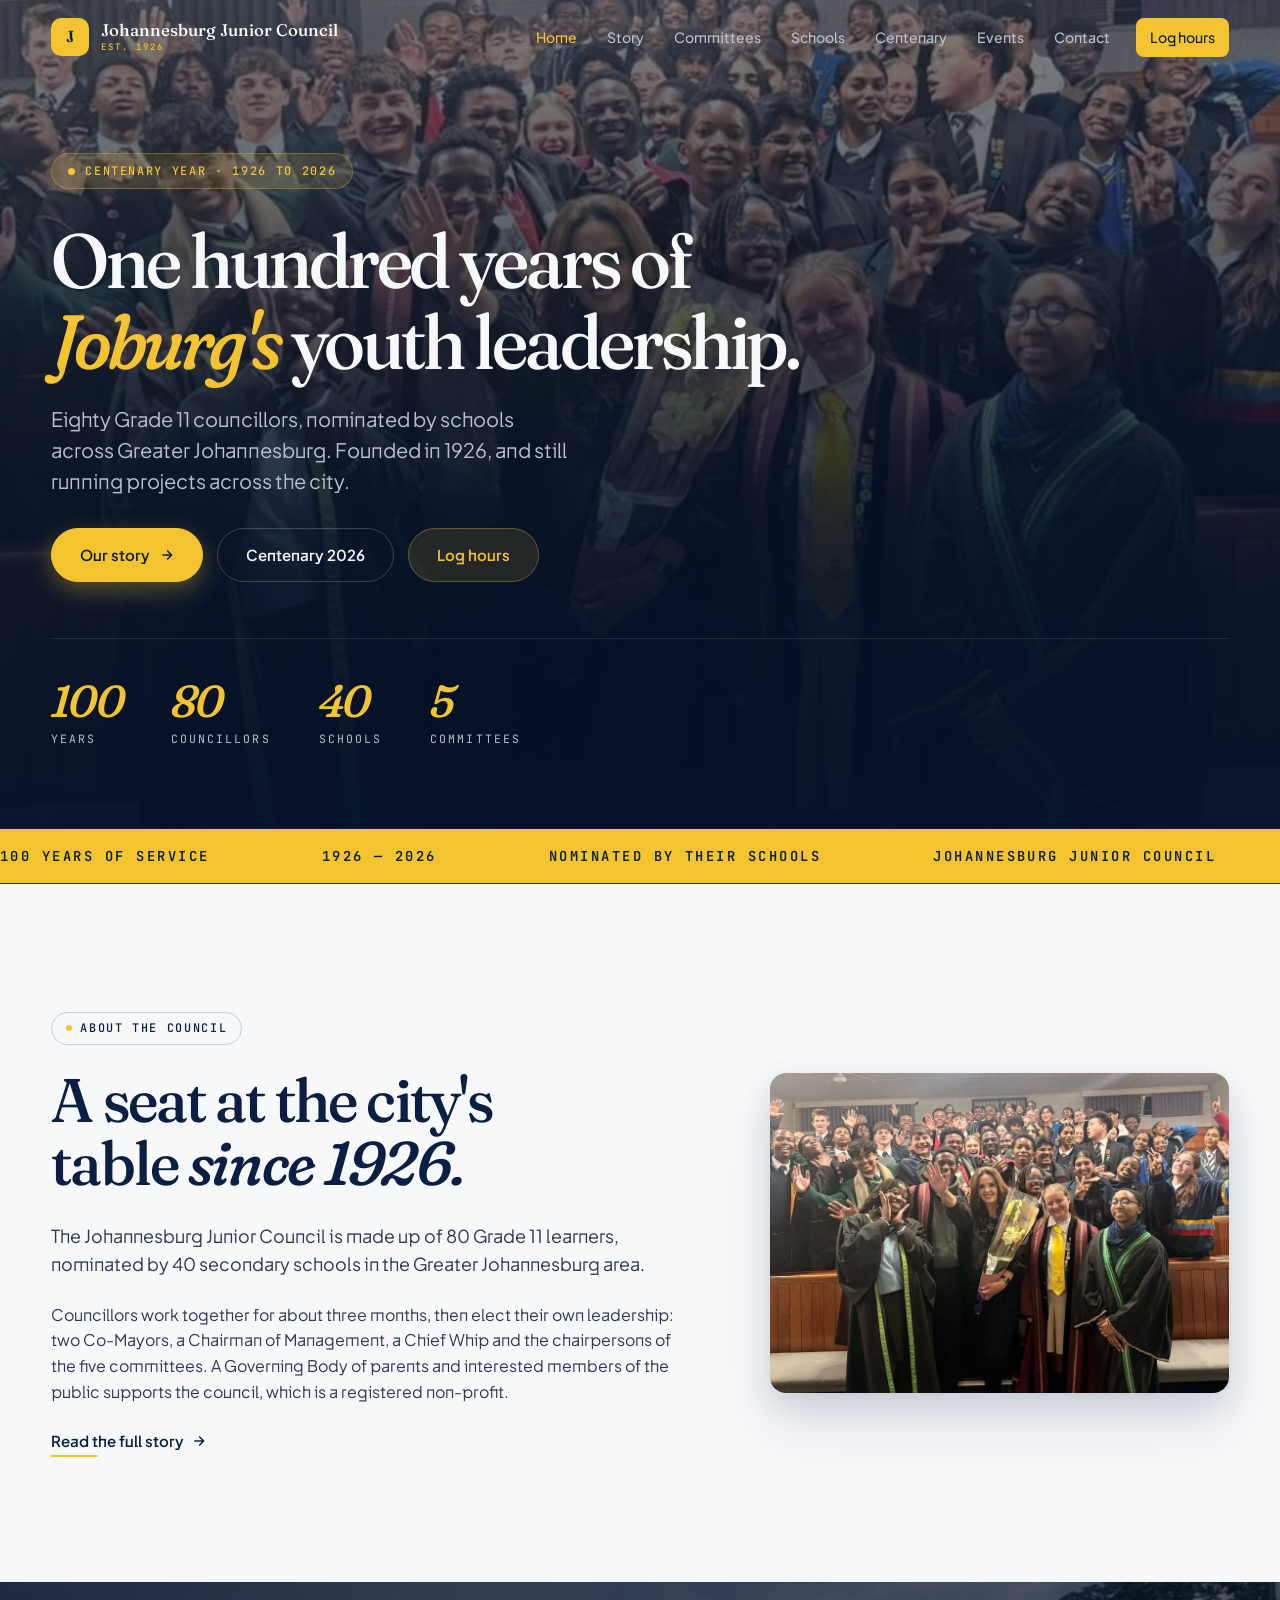
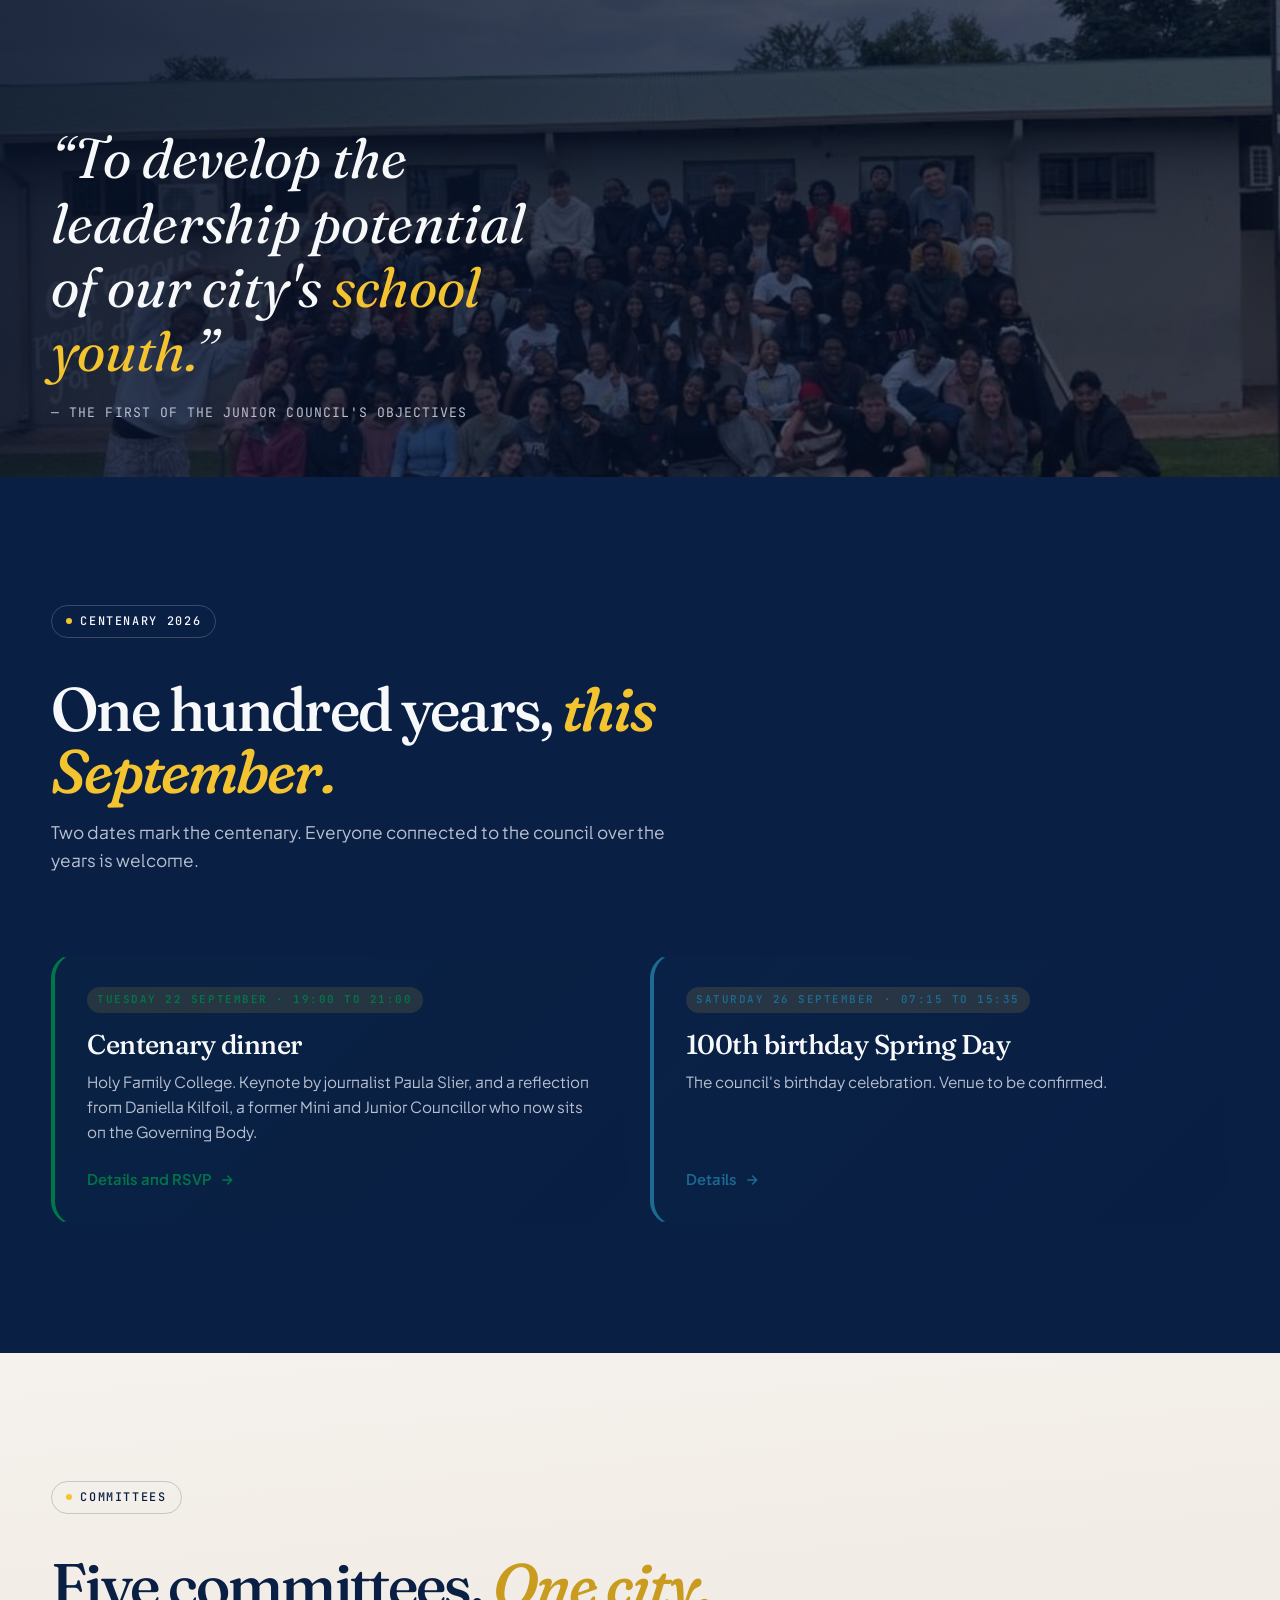
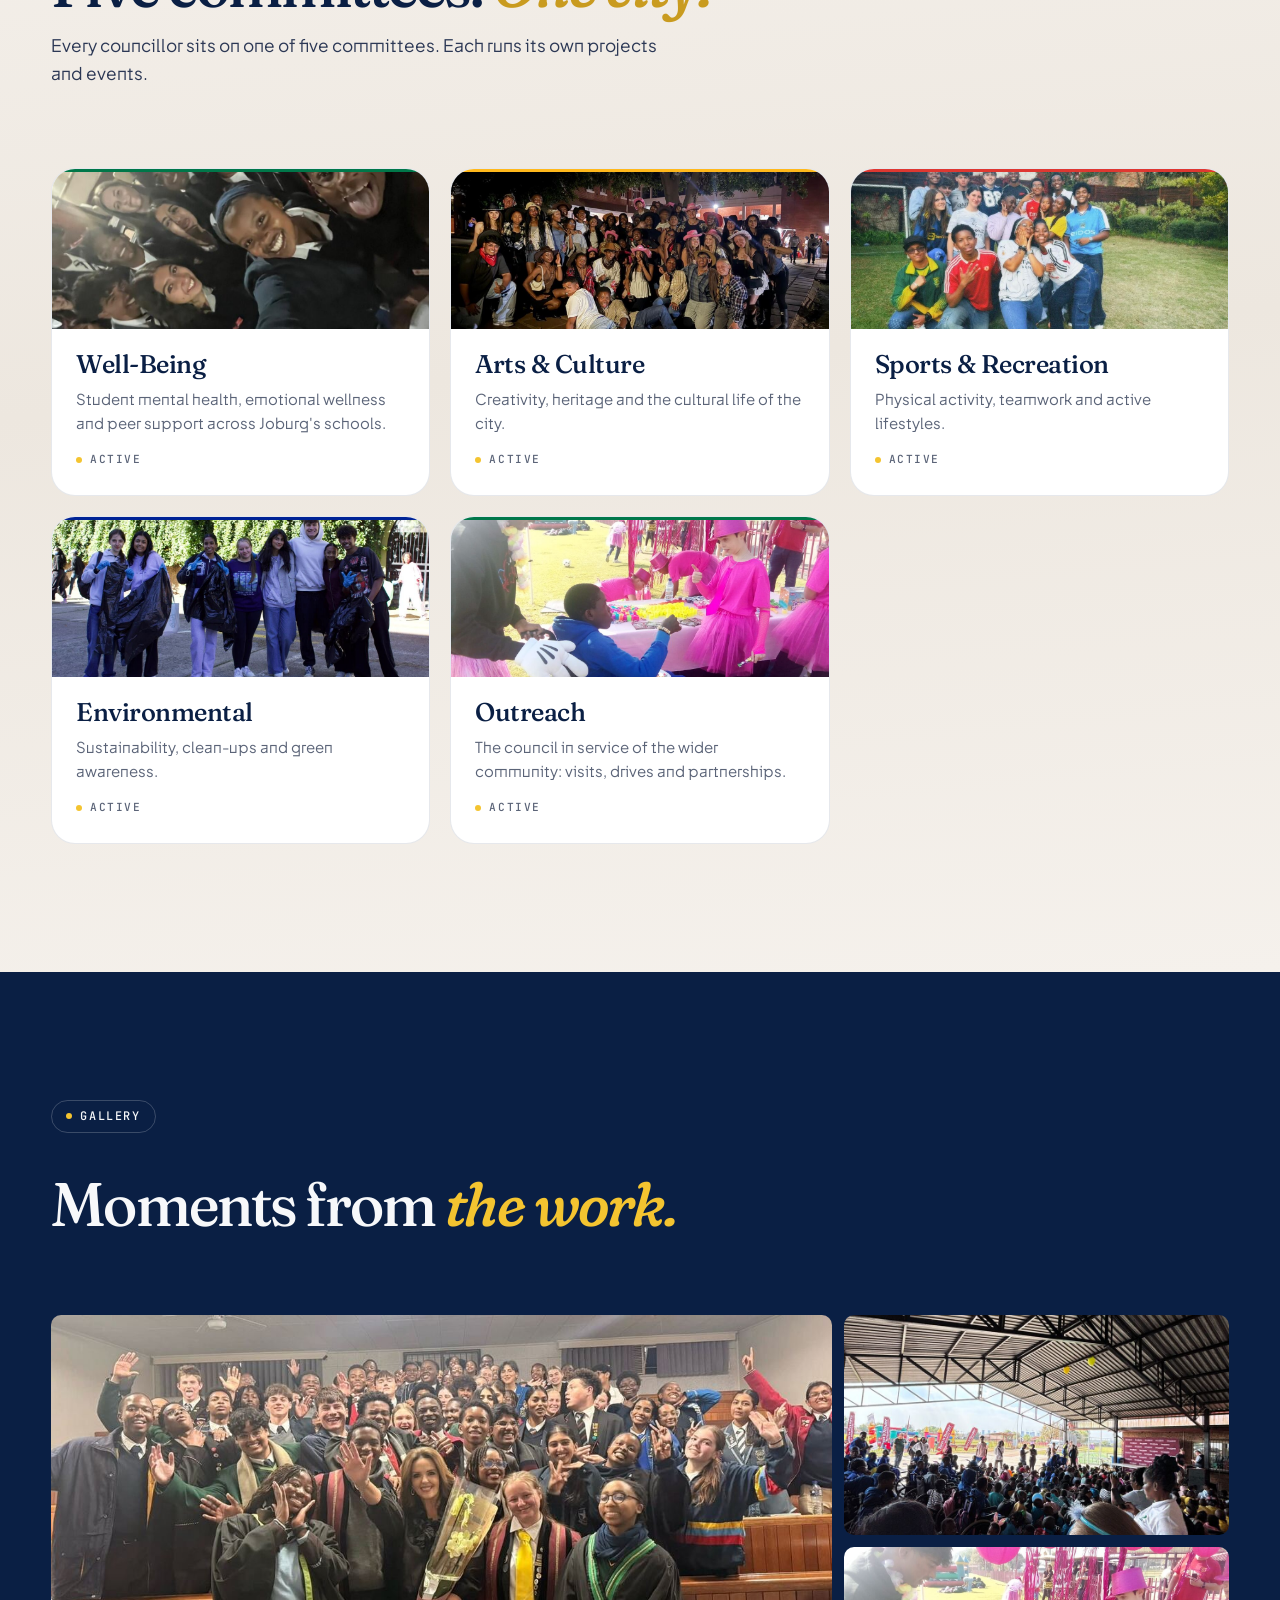
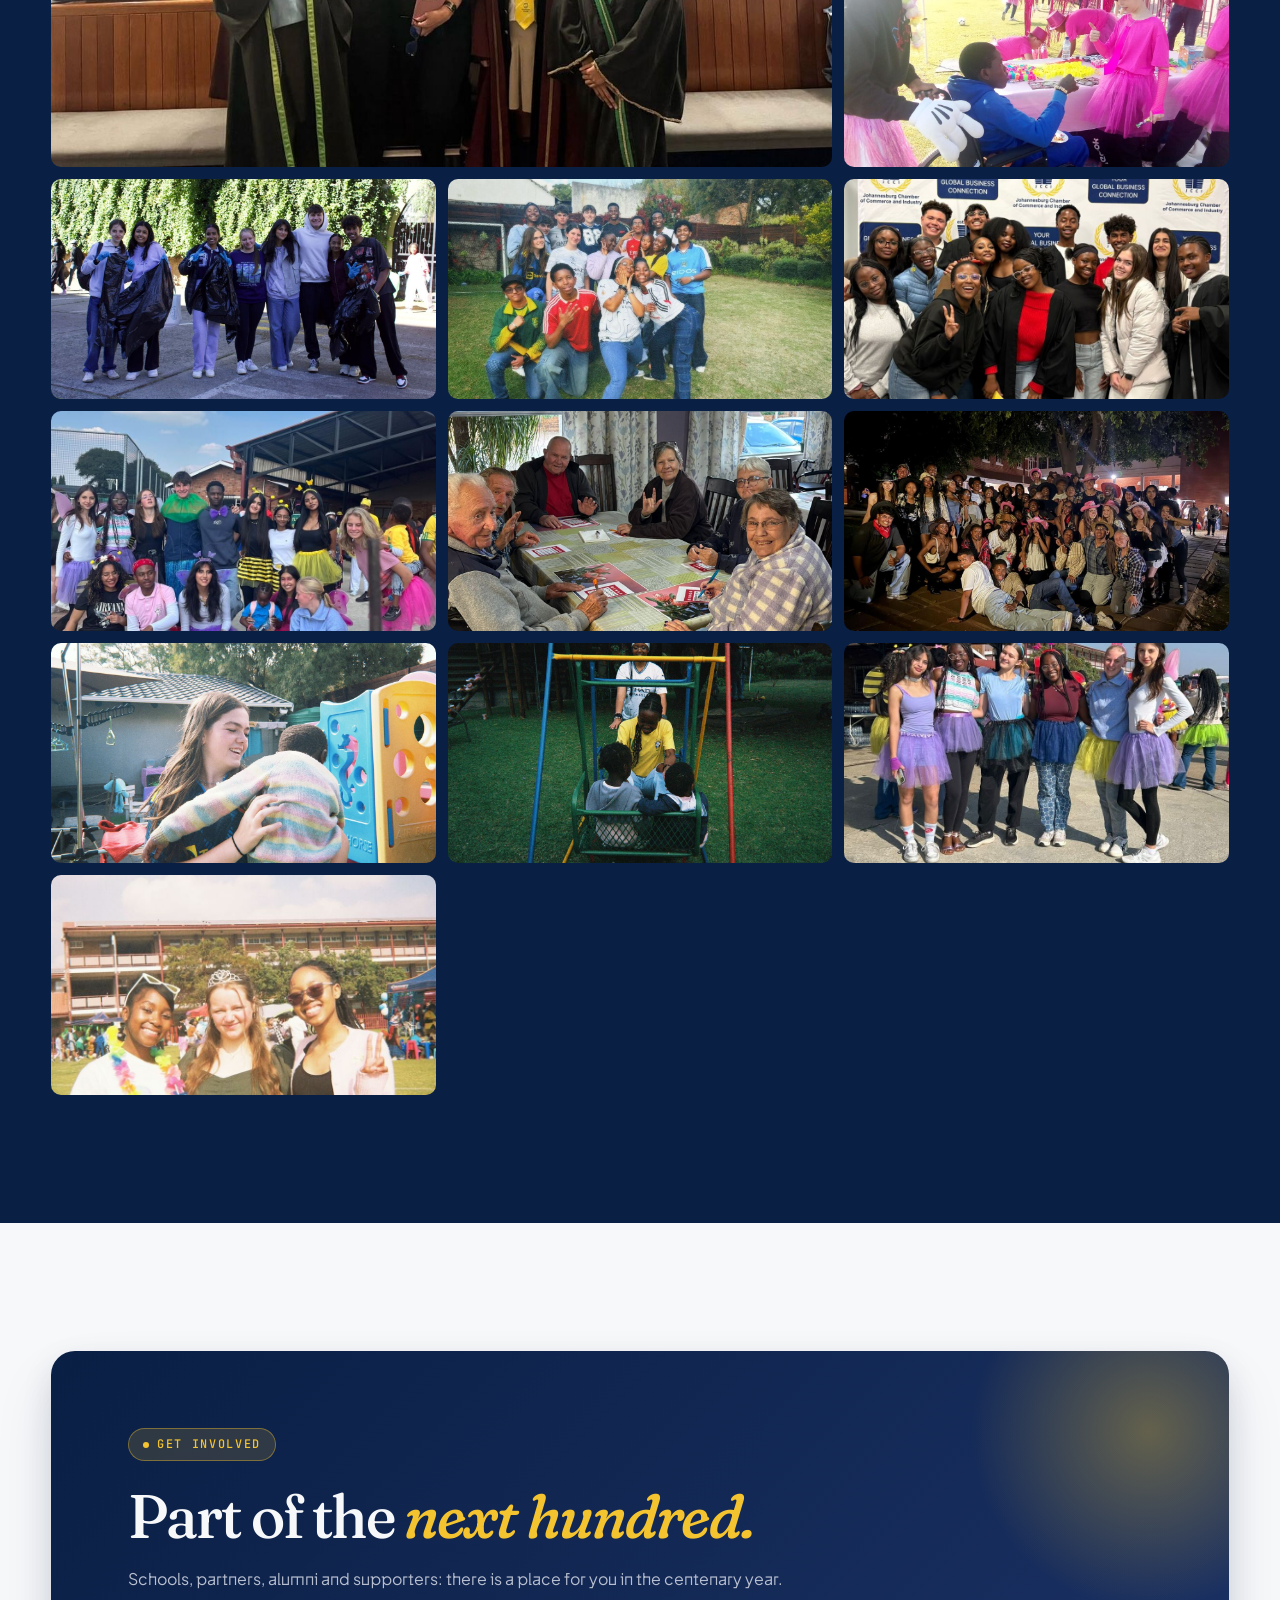
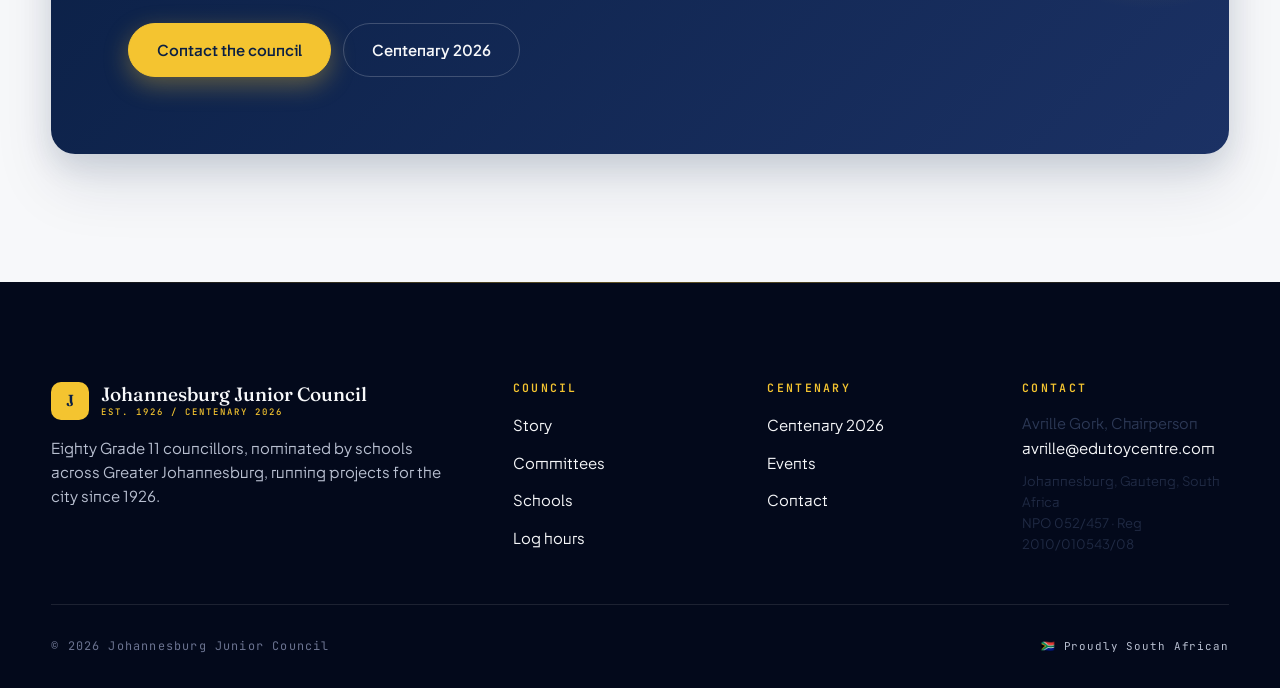
==== index.html @ 752706af "Add files via upload New JJC site" ====
<!DOCTYPE html>
<html lang="en">
<head>
<meta charset="UTF-8">
<meta name="viewport" content="width=device-width, initial-scale=1.0, viewport-fit=cover">
<meta name="description" content="The Johannesburg Junior Council: 80 Grade 11 councillors nominated by schools across Greater Johannesburg, running projects for the city since 1926.">
<meta name="theme-color" content="#0A1F44">
<title>Johannesburg Junior Council</title>
<link rel="preconnect" href="https://fonts.googleapis.com">
<link rel="preconnect" href="https://fonts.gstatic.com" crossorigin>
<link href="https://fonts.googleapis.com/css2?family=Fraunces:ital,opsz,wght,SOFT,WONK@0,9..144,400..700,0..100,0..1;1,9..144,400..700,0..100,0..1&family=Plus+Jakarta+Sans:wght@400;500;600;700&family=JetBrains+Mono:wght@400;500;600;700&display=swap" rel="stylesheet">
<link rel="stylesheet" href="https://unpkg.com/aos@2.3.4/dist/aos.css">
<link rel="stylesheet" href="styles.css">
</head>
<body>
<div class="splash" aria-hidden="true"><div class="splash-logo jjc-mark">JJC</div><div class="splash-text">1926 - 2026</div></div>
<div class="scroll-progress" aria-hidden="true"></div>
<header class="site-header"><div class="container"><nav class="nav" aria-label="Primary">
<a href="index.html" class="logo"><span class="logo-mark">J</span><span class="logo-text">Johannesburg Junior Council<small>EST. 1926</small></span></a>
<button class="hamburger" aria-label="Toggle menu" aria-expanded="false" aria-controls="site-menu"><span>Menu</span><span class="hamburger-icon" aria-hidden="true"><span></span><span></span><span></span></span></button>
<ul class="nav-links" id="primary-menu">
<li><a href="index.html" class="active">Home</a></li>
<li><a href="about.html">Story</a></li>
<li><a href="committees.html">Committees</a></li>
<li><a href="schools.html">Schools</a></li>
<li><a href="centenary.html">Centenary</a></li>
<li><a href="events.html">Events</a></li>
<li><a href="contact.html">Contact</a></li>
<li><a href="log-hours.html" class="hours-counter"><span>Log hours</span></a></li>
</ul></nav></div></header>
<div class="nav-overlay" id="site-menu" role="dialog" aria-modal="true" aria-label="Site menu">
<p class="menu-label">Menu</p>
<ul>
<li><a href="index.html" class="menu-link active">Home</a></li>
<li><a href="about.html" class="menu-link">Story</a></li>
<li><a href="committees.html" class="menu-link">Committees</a></li>
<li><a href="schools.html" class="menu-link">Schools</a></li>
<li><a href="centenary.html" class="menu-link">Centenary</a></li>
<li><a href="events.html" class="menu-link">Events</a></li>
<li><a href="contact.html" class="menu-link">Contact</a></li>
<li><a href="log-hours.html" class="menu-link">Log hours</a></li>
</ul>
<div class="menu-foot">
<a href="log-hours.html" class="btn btn-primary">Log service hours <svg width="14" height="14" viewBox="0 0 24 24" fill="none" stroke="currentColor" stroke-width="2.5" stroke-linecap="round" stroke-linejoin="round" aria-hidden="true"><path d="M5 12h14M13 5l7 7-7 7"/></svg></a>
<div class="sa-ribbon" aria-hidden="true"></div>
<p>Johannesburg Junior Council &middot; 1926&ndash;2026</p>
</div>
</div>

<main>

<section class="hero-photo">
  <div class="hero-bg" aria-hidden="true">
    <img src="images/ceremony-wide.jpg" alt="" loading="eager">
  </div>
  <div class="container">
    <span class="hero-pill"><span class="dot"></span>Centenary year &middot; 1926 to 2026</span>
    <h1>One hundred years of <em>Joburg's</em> youth leadership.</h1>
    <p class="hero-lede">Eighty Grade 11 councillors, nominated by schools across Greater Johannesburg. Founded in 1926, and still running projects across the city.</p>
    <div class="hero-cta">
      <a href="about.html" class="btn btn-primary">Our story <svg width="14" height="14" viewBox="0 0 24 24" fill="none" stroke="currentColor" stroke-width="2.5" stroke-linecap="round" stroke-linejoin="round" aria-hidden="true"><path d="M5 12h14M13 5l7 7-7 7"/></svg></a>
      <a href="centenary.html" class="btn btn-outline on-dark">Centenary 2026</a>
      <a href="log-hours.html" class="btn btn-ghost">Log hours</a>
    </div>
    <div class="hero-stats">
      <div class="hero-stat"><span class="h-num"><span data-count="100" data-duration="1800">0</span></span><span class="h-label">Years</span></div>
      <div class="hero-stat"><span class="h-num"><span data-count="80" data-duration="1600">0</span></span><span class="h-label">Councillors</span></div>
      <div class="hero-stat"><span class="h-num"><span data-count="40" data-duration="1400">0</span></span><span class="h-label">Schools</span></div>
      <div class="hero-stat"><span class="h-num"><span data-count="5" data-duration="1200">0</span></span><span class="h-label">Committees</span></div>
    </div>
  </div>
</section>

<div class="marquee" aria-hidden="true">
  <div class="marquee-track">
    <span>100 YEARS OF SERVICE</span><span class="dot"></span><span>1926 &mdash; 2026</span><span class="dot"></span><span>NOMINATED BY THEIR SCHOOLS</span><span class="dot"></span><span>JOHANNESBURG JUNIOR COUNCIL</span><span class="dot"></span>
    <span>100 YEARS OF SERVICE</span><span class="dot"></span><span>1926 &mdash; 2026</span><span class="dot"></span><span>NOMINATED BY THEIR SCHOOLS</span><span class="dot"></span><span>JOHANNESBURG JUNIOR COUNCIL</span><span class="dot"></span>
  </div>
</div>

<section class="block light">
  <div class="container">
    <div class="col-7-5">
      <div data-aos="fade-up">
        <span class="tag"><span class="dot"></span>About the council</span>
        <h2 style="margin: 24px 0 28px; max-width: 14ch;">A seat at the city's table <em>since 1926.</em></h2>
        <p class="lede" style="margin-bottom: 24px;">The Johannesburg Junior Council is made up of 80 Grade 11 learners, nominated by 40 secondary schools in the Greater Johannesburg area.</p>
        <p style="margin-bottom: 24px;">Councillors work together for about three months, then elect their own leadership: two Co-Mayors, a Chairman of Management, a Chief Whip and the chairpersons of the five committees. A Governing Body of parents and interested members of the public supports the council, which is a registered non-profit.</p>
        <a href="about.html" class="btn-link">Read the full story <svg width="14" height="14" viewBox="0 0 24 24" fill="none" stroke="currentColor" stroke-width="2.5" stroke-linecap="round" stroke-linejoin="round" aria-hidden="true"><path d="M5 12h14M13 5l7 7-7 7"/></svg></a>
      </div>
      <div data-aos="fade-up" data-aos-delay="150">
        <div class="photo-card-inline"><img src="images/council-ceremony.jpg" alt="Councillors in the council chamber" loading="lazy"></div>
      </div>
    </div>
  </div>
</section>

<div class="photo-banner">
  <img src="images/council-wide.jpg" alt="" loading="lazy">
  <div class="banner-overlay">
    <blockquote>&ldquo;To develop the leadership potential of our city's <strong>school youth.</strong>&rdquo;</blockquote>
    <cite>&mdash; The first of the Junior Council's objectives</cite>
  </div>
</div>

<section class="block dark">
  <div class="container">
    <div class="section-intro" data-aos="fade-up">
      <span class="tag outline-light"><span class="dot"></span>Centenary 2026</span>
      <h2 style="margin-top: 20px;">One hundred years, <em>this September.</em></h2>
      <p>Two dates mark the centenary. Everyone connected to the council over the years is welcome.</p>
    </div>
    <div class="feature-grid">
      <article class="feature-card" data-aos="fade-up">
        <span class="f-tag">Tuesday 22 September &middot; 19:00 to 21:00</span>
        <h3>Centenary dinner</h3>
        <p>Holy Family College. Keynote by journalist Paula Slier, and a reflection from Daniella Kilfoil, a former Mini and Junior Councillor who now sits on the Governing Body.</p>
        <a href="centenary.html" class="f-arrow">Details and RSVP <svg width="14" height="14" viewBox="0 0 24 24" fill="none" stroke="currentColor" stroke-width="2.5" stroke-linecap="round" stroke-linejoin="round" aria-hidden="true"><path d="M5 12h14M13 5l7 7-7 7"/></svg></a>
      </article>
      <article class="feature-card" data-aos="fade-up" data-aos-delay="100">
        <span class="f-tag">Saturday 26 September &middot; 07:15 to 15:35</span>
        <h3>100th birthday Spring Day</h3>
        <p>The council's birthday celebration. Venue to be confirmed.</p>
        <a href="centenary.html" class="f-arrow">Details <svg width="14" height="14" viewBox="0 0 24 24" fill="none" stroke="currentColor" stroke-width="2.5" stroke-linecap="round" stroke-linejoin="round" aria-hidden="true"><path d="M5 12h14M13 5l7 7-7 7"/></svg></a>
      </article>
    </div>
  </div>
</section>

<section class="block light committees-warm">
  <div class="container">
    <div class="section-intro" data-aos="fade-up">
      <span class="tag"><span class="dot"></span>Committees</span>
      <h2 style="margin-top: 20px;">Five committees. <em>One city.</em></h2>
      <p>Every councillor sits on one of five committees. Each runs its own projects and events.</p>
    </div>
    <div class="committee-grid">
<a href="committees.html" class="committee-card has-photo" data-aos="fade-up" data-aos-delay="0">
<div class="c-photo"><img src="images/night-closeup.jpg" alt="Well-Being committee" loading="lazy"></div>
<div class="c-body">
<h3>Well-Being</h3>
<p>Student mental health, emotional wellness and peer support across Joburg's schools.</p>
<span class="c-meta"><span class="dot"></span>Active</span>
</div>
</a>
<a href="committees.html" class="committee-card has-photo" data-aos="fade-up" data-aos-delay="80">
<div class="c-photo"><img src="images/cowboy-night.jpg" alt="Arts and Culture committee" loading="lazy"></div>
<div class="c-body">
<h3>Arts &amp; Culture</h3>
<p>Creativity, heritage and the cultural life of the city.</p>
<span class="c-meta"><span class="dot"></span>Active</span>
</div>
</a>
<a href="committees.html" class="committee-card has-photo" data-aos="fade-up" data-aos-delay="160">
<div class="c-photo"><img src="images/sports-jerseys.jpg" alt="Sports and Recreation committee" loading="lazy"></div>
<div class="c-body">
<h3>Sports &amp; Recreation</h3>
<p>Physical activity, teamwork and active lifestyles.</p>
<span class="c-meta"><span class="dot"></span>Active</span>
</div>
</a>
<a href="committees.html" class="committee-card has-photo" data-aos="fade-up" data-aos-delay="240">
<div class="c-photo"><img src="images/cleanup-crew.jpg" alt="Environmental committee" loading="lazy"></div>
<div class="c-body">
<h3>Environmental</h3>
<p>Sustainability, clean-ups and green awareness.</p>
<span class="c-meta"><span class="dot"></span>Active</span>
</div>
</a>
<a href="committees.html" class="committee-card has-photo" data-aos="fade-up" data-aos-delay="320">
<div class="c-photo"><img src="images/pink-event.jpg" alt="Outreach committee" loading="lazy"></div>
<div class="c-body">
<h3>Outreach</h3>
<p>The council in service of the wider community: visits, drives and partnerships.</p>
<span class="c-meta"><span class="dot"></span>Active</span>
</div>
</a>
    </div>
  </div>
</section>

<section class="block white" data-events-section>
  <div class="container">
    <div class="section-intro" data-aos="fade-up">
      <span class="tag"><span class="dot"></span>This month</span>
      <h2 style="margin-top: 20px;">What's <em>next.</em></h2>
    </div>
    <div class="events-grid" data-events="upcoming" data-limit="3"></div>
    <div style="text-align: center; margin-top: 40px;"><a href="events.html" class="btn btn-primary">All events <svg width="14" height="14" viewBox="0 0 24 24" fill="none" stroke="currentColor" stroke-width="2.5" stroke-linecap="round" stroke-linejoin="round" aria-hidden="true"><path d="M5 12h14M13 5l7 7-7 7"/></svg></a></div>
  </div>
</section>

<section class="block dark">
  <div class="container">
    <div class="section-intro" data-aos="fade-up">
      <span class="tag outline-light"><span class="dot"></span>Gallery</span>
      <h2 style="margin-top: 20px;">Moments from <em>the work.</em></h2>
    </div>
    <div class="gallery-grid">
<div class="gallery-item" data-aos="fade-up" data-aos-delay="0"><img src="images/council-ceremony.jpg" alt="The council in session" loading="lazy"><div class="gallery-caption">Council in session</div></div>
<div class="gallery-item" data-aos="fade-up" data-aos-delay="50"><img src="images/crowd-event.jpg" alt="Community event" loading="lazy"><div class="gallery-caption">Community event</div></div>
<div class="gallery-item" data-aos="fade-up" data-aos-delay="100"><img src="images/pink-event.jpg" alt="Outreach day" loading="lazy"><div class="gallery-caption">Outreach day</div></div>
<div class="gallery-item" data-aos="fade-up" data-aos-delay="0"><img src="images/cleanup-crew.jpg" alt="Clean-up crew" loading="lazy"><div class="gallery-caption">Clean-up</div></div>
<div class="gallery-item" data-aos="fade-up" data-aos-delay="50"><img src="images/sports-jerseys.jpg" alt="Councillors in sports jerseys" loading="lazy"><div class="gallery-caption">Jersey day</div></div>
<div class="gallery-item" data-aos="fade-up" data-aos-delay="100"><img src="images/jcci-group.jpg" alt="Councillors at the JCCI" loading="lazy"><div class="gallery-caption">At the JCCI</div></div>
<div class="gallery-item" data-aos="fade-up" data-aos-delay="0"><img src="images/dress-up-event.jpg" alt="Dress-up event" loading="lazy"><div class="gallery-caption">Dress-up day</div></div>
<div class="gallery-item" data-aos="fade-up" data-aos-delay="50"><img src="images/elderly-bingo.jpg" alt="Bingo with residents" loading="lazy"><div class="gallery-caption">Bingo afternoon</div></div>
<div class="gallery-item" data-aos="fade-up" data-aos-delay="100"><img src="images/cowboy-night.jpg" alt="Social night" loading="lazy"><div class="gallery-caption">Social night</div></div>
<div class="gallery-item" data-aos="fade-up" data-aos-delay="0"><img src="images/outreach-child.jpg" alt="Outreach visit" loading="lazy"><div class="gallery-caption">Outreach visit</div></div>
<div class="gallery-item" data-aos="fade-up" data-aos-delay="50"><img src="images/swing-kids.jpg" alt="Playground outreach" loading="lazy"><div class="gallery-caption">Outreach day</div></div>
<div class="gallery-item" data-aos="fade-up" data-aos-delay="100"><img src="images/tutu-girls.jpg" alt="Councillors at an outreach event" loading="lazy"><div class="gallery-caption">Outreach</div></div>
<div class="gallery-item" data-aos="fade-up" data-aos-delay="0"><img src="images/girls-field.jpg" alt="Councillors together" loading="lazy"><div class="gallery-caption">Friends in council</div></div>
    </div>
  </div>
</section>

<section class="block light"><div class="container">
<div class="cta-band" data-aos="fade-up">
<span class="tag"><span class="dot"></span>Get involved</span>
<h2 style="margin-top: 24px;">Part of the <em>next hundred.</em></h2>
<p>Schools, partners, alumni and supporters: there is a place for you in the centenary year.</p>
<div class="cta-buttons">
<a href="contact.html" class="btn btn-primary">Contact the council</a>
<a href="centenary.html" class="btn btn-outline on-dark">Centenary 2026</a>
</div>
</div>
</div></section>

</main>

<footer class="site-footer"><div class="container">
<div class="footer-grid">
<div class="footer-brand">
<a href="index.html" class="logo"><span class="logo-mark">J</span><span class="logo-text">Johannesburg Junior Council<small>EST. 1926 / CENTENARY 2026</small></span></a>
<p>Eighty Grade 11 councillors, nominated by schools across Greater Johannesburg, running projects for the city since 1926.</p>
</div>
<div><h4>Council</h4><ul><li><a href="about.html">Story</a></li><li><a href="committees.html">Committees</a></li><li><a href="schools.html">Schools</a></li><li><a href="log-hours.html">Log hours</a></li></ul></div>
<div><h4>Centenary</h4><ul><li><a href="centenary.html">Centenary 2026</a></li><li><a href="events.html">Events</a></li><li><a href="contact.html">Contact</a></li></ul></div>
<div><h4>Contact</h4><p style="font-size: 0.92rem; margin-bottom: 10px;">Avrille Gork, Chairperson<br><a href="mailto:avrille@edutoycentre.com">avrille@edutoycentre.com</a></p><p style="font-size: 0.82rem; opacity: 0.7;">Johannesburg, Gauteng, South Africa<br>NPO 052/457 &middot; Reg 2010/010543/08</p></div>
</div>
<div class="footer-bottom"><span>&copy; <span data-year>2026</span> Johannesburg Junior Council</span><span class="sa-flag-footer">&#127487;&#127462; Proudly South African</span></div>
</div></footer>

<script src="https://unpkg.com/aos@2.3.4/dist/aos.js"></script>
<script src="events.js"></script>
<script src="script.js"></script>
</body>
</html>
---- styles.css ----
/* =================================================================
   JJC — modern product-website edition
   Palette: navy + gold + cream — professional, youth-driven
   ================================================================= */
:root {
  /* Surfaces */
  --navy: #0A1F44;
  --navy-deep: #061229;
  --navy-darker: #03091B;
  --navy-soft: #1B3164;
  --navy-tint: rgba(10, 31, 68, 0.06);

  --white: #FFFFFF;
  --offwhite: #F7F8FA;
  --cream: #FBFAF4;

  /* Gold */
  --gold: #F4C430;
  --gold-deep: #C99B1F;
  --gold-soft: #FFE078;
  --gold-glow: rgba(244, 196, 48, 0.35);

  /* Text */
  --ink: #0A1F44;
  --ink-soft: #2C3855;
  --ink-mute: #5B6478;
  --ink-faint: #8E96A8;

  --on-dark: #F7F8FA;
  --on-dark-mute: #B8BFD0;
  --on-dark-faint: #6B7390;

  /* Lines */
  --rule: rgba(10, 31, 68, 0.10);
  --rule-strong: rgba(10, 31, 68, 0.20);
  --rule-dark: rgba(247, 248, 250, 0.10);
  --rule-dark-strong: rgba(247, 248, 250, 0.20);

  --radius-sm: 10px;
  --radius: 16px;
  --radius-lg: 24px;
  --radius-pill: 999px;

  --easing: cubic-bezier(0.65, 0, 0.35, 1);
  --easing-out: cubic-bezier(0.16, 1, 0.3, 1);
  --easing-bounce: cubic-bezier(0.34, 1.56, 0.64, 1);

  --container: 1280px;
  --gutter: clamp(20px, 4vw, 56px);

  /* Backward-compat (so old pages still work) */
  --navy-light: var(--navy-soft);
  /* --navy-darker already defined above */
  --gold-bright: var(--gold-soft);
  --cream-warm: var(--offwhite);
  --cream-deeper: #ECEEF3;
  --night: var(--navy);
  --night-deep: var(--navy-deep);
  --night-text: var(--on-dark);
  --night-text-dim: var(--on-dark-mute);
  --cream-dim: var(--ink-mute);
  --cream-darker: var(--ink-faint);
  --border-faint: var(--rule);
  --border-gold: rgba(244, 196, 48, 0.30);
  --rule-night: var(--rule-dark);
  --rule-strong: rgba(10, 31, 68, 0.20);
  --surface-glass: rgba(247, 248, 250, 0.04);
  --surface-elevated: rgba(247, 248, 250, 0.07);
  --glass-bg: var(--surface-glass);
  --glass-border: var(--rule-dark);
  --glass-bg-strong: var(--surface-elevated);
  --shadow-sm: 0 1px 2px rgba(10, 31, 68, 0.06), 0 1px 3px rgba(10, 31, 68, 0.04);
  --shadow-md: 0 4px 12px rgba(10, 31, 68, 0.08), 0 12px 30px rgba(10, 31, 68, 0.06);
  --shadow-lg: 0 12px 30px rgba(10, 31, 68, 0.12), 0 32px 60px rgba(10, 31, 68, 0.10);
  --shadow-gold: 0 10px 30px rgba(244, 196, 48, 0.30);
  --gold-bright: var(--gold-soft);
  --coral: var(--gold);
  --coral-deep: var(--gold-deep);
  --coral-soft: var(--gold-soft);
  --mint: var(--gold);
  --mint-soft: rgba(244, 196, 48, 0.18);
  --lilac: var(--gold);
  --lilac-soft: rgba(244, 196, 48, 0.18);
  --peach: var(--gold);
  --peach-soft: rgba(244, 196, 48, 0.18);
}

* { margin: 0; padding: 0; box-sizing: border-box; }
html { scroll-behavior: smooth; -webkit-text-size-adjust: 100%; background: var(--offwhite); }
body {
  font-family: 'Plus Jakarta Sans', -apple-system, BlinkMacSystemFont, 'Segoe UI', sans-serif;
  font-weight: 400;
  font-size: 16px;
  line-height: 1.6;
  color: var(--ink);
  background: var(--offwhite);
  -webkit-font-smoothing: antialiased;
  -moz-osx-font-smoothing: grayscale;
  overflow-x: hidden;
  font-feature-settings: "ss01", "ss02";
}
img { max-width: 100%; display: block; }
a { color: inherit; text-decoration: none; transition: color 0.3s var(--easing); }
button { font-family: inherit; cursor: pointer; }
::selection { background: var(--gold); color: var(--navy); }

.container {
  width: 100%;
  max-width: var(--container);
  margin: 0 auto;
  padding: 0 var(--gutter);
}

/* =================================================================
   TYPOGRAPHY
   ================================================================= */
h1, h2, h3, h4, .display {
  font-family: 'Fraunces', 'Times New Roman', serif;
  font-weight: 500;
  line-height: 1.02;
  letter-spacing: -0.03em;
  color: var(--ink);
  font-variation-settings: "SOFT" 30, "WONK" 0;
}
h1 { font-size: clamp(2.8rem, 7.5vw, 6.4rem); font-weight: 500; letter-spacing: -0.04em; }
h2 { font-size: clamp(2.2rem, 4.8vw, 4rem); font-weight: 500; }
h3 { font-size: 1.4rem; font-weight: 600; }
em, .italic {
  font-style: italic;
  font-variation-settings: "SOFT" 100, "WONK" 1;
}
p { color: var(--ink-soft); }
.lede { font-size: clamp(1.1rem, 1.4vw, 1.3rem); line-height: 1.55; color: var(--ink-soft); }
.mono {
  font-family: 'JetBrains Mono', ui-monospace, monospace;
  font-feature-settings: "tnum", "zero";
  letter-spacing: 0.02em;
}
.dim { color: var(--ink-mute); }

/* Tags & badges */
.tag {
  display: inline-flex;
  align-items: center;
  gap: 8px;
  padding: 6px 14px;
  font-family: 'JetBrains Mono', monospace;
  font-size: 0.74rem;
  font-weight: 500;
  letter-spacing: 0.14em;
  text-transform: uppercase;
  border-radius: var(--radius-pill);
  border: 1px solid var(--rule-strong);
  color: var(--ink);
}
.tag.gold { background: var(--gold); color: var(--navy); border-color: var(--gold); }
.tag.navy { background: var(--navy); color: var(--on-dark); border-color: var(--navy); }
.tag.outline-light { color: var(--on-dark); border-color: var(--rule-dark-strong); }
.tag .dot {
  width: 6px; height: 6px;
  border-radius: 50%;
  background: var(--gold);
  animation: tagPulse 2s ease-in-out infinite;
}
.tag.gold .dot { background: var(--navy); }
@keyframes tagPulse { 0%,100%{opacity:1} 50%{opacity:0.5} }

/* =================================================================
   SPLASH
   ================================================================= */
.splash {
  position: fixed;
  inset: 0;
  background: var(--navy);
  z-index: 9999;
  display: flex;
  flex-direction: column;
  align-items: center;
  justify-content: center;
  gap: 16px;
  animation: splashOut 1.1s var(--easing-out) 2.4s forwards;
}
.splash::before {
  content: '';
  position: absolute;
  width: 320px;
  height: 320px;
  border-radius: 50%;
  background: radial-gradient(circle, var(--gold-glow), transparent 70%);
  animation: splashPulse 1.4s ease-out infinite;
}
.splash-logo {
  position: relative;
  z-index: 1;
  width: 88px;
  height: 88px;
  border-radius: 22px;
  background: linear-gradient(135deg, var(--gold) 0%, var(--gold-soft) 100%);
  color: var(--navy);
  display: flex;
  align-items: center;
  justify-content: center;
  font-family: 'Fraunces', serif;
  font-weight: 600;
  font-size: 1.7rem;
  letter-spacing: 0.04em;
  box-shadow: 0 20px 60px var(--gold-glow);
  animation: splashIn 0.9s var(--easing-out) 0.1s both;
}
.splash-text {
  position: relative;
  z-index: 1;
  color: var(--on-dark);
  font-family: 'JetBrains Mono', monospace;
  font-size: 0.72rem;
  letter-spacing: 0.32em;
  text-transform: uppercase;
  animation: splashIn 0.9s var(--easing-out) 0.5s both;
}
@keyframes splashIn { from{opacity:0;transform:translateY(12px)} to{opacity:1;transform:translateY(0)} }
@keyframes splashPulse { 0%{transform:scale(0.5);opacity:0.9} 100%{transform:scale(2.4);opacity:0} }
@keyframes splashOut { to { opacity: 0; visibility: hidden; pointer-events: none; } }
.splash.skip { display: none; }

/* =================================================================
   PAGE TRANSITIONS — controlled by JS, not auto-fired by CSS
   ================================================================= */
/* Start hidden; JS adds .page-ready to body to fade in */
body:not(.page-ready) main { opacity: 0; }
body.page-ready main {
  opacity: 1;
  transition: opacity 0.7s cubic-bezier(0.16, 1, 0.3, 1);
}
/* Pages with a splash screen are always visible — splash covers them */
body:has(.splash) main { opacity: 1 !important; transition: none !important; }

/* =================================================================
   SCROLL PROGRESS
   ================================================================= */
.scroll-progress {
  position: fixed;
  top: 0; left: 0;
  height: 2px;
  width: 0%;
  background: var(--gold);
  z-index: 9998;
  transition: width 0.06s linear;
  box-shadow: 0 0 12px var(--gold-glow);
}

/* =================================================================
   NAVIGATION
   ================================================================= */
.site-header {
  position: fixed;
  top: 0; left: 0; right: 0;
  z-index: 9000;
  padding: 18px 0;
  transition: all 0.4s var(--easing);
  background: transparent;
  color: var(--on-dark);
}
.site-header.scrolled {
  background: rgba(10, 31, 68, 0.85);
  backdrop-filter: saturate(180%) blur(16px);
  -webkit-backdrop-filter: saturate(180%) blur(16px);
  padding: 12px 0;
  border-bottom: 1px solid var(--rule-dark);
}
.site-header.solid {
  background: var(--navy);
  border-bottom: 1px solid var(--rule-dark);
}
.site-header.solid.scrolled { background: var(--navy); }

.nav { display: flex; justify-content: space-between; align-items: center; gap: 16px; }

.logo { display: inline-flex; align-items: center; gap: 12px; color: var(--on-dark); }
.logo-mark {
  width: 38px;
  height: 38px;
  border-radius: 10px;
  background: var(--gold);
  color: var(--navy);
  display: flex;
  align-items: center;
  justify-content: center;
  font-family: 'Fraunces', serif;
  font-weight: 600;
  font-size: 1rem;
  transition: transform 0.4s var(--easing-bounce);
}
.logo:hover .logo-mark { transform: rotate(-8deg) scale(1.06); }
.logo-text {
  font-family: 'Fraunces', serif;
  font-weight: 500;
  font-size: 1.05rem;
  line-height: 1;
  color: var(--on-dark);
}
.logo-text small {
  display: block;
  font-family: 'JetBrains Mono', monospace;
  font-style: normal;
  font-size: 9px;
  font-weight: 500;
  color: var(--gold);
  letter-spacing: 0.22em;
  text-transform: uppercase;
  margin-top: 4px;
}

.nav-links { display: flex; list-style: none; gap: 2px; align-items: center; }
.nav-links a {
  display: inline-block;
  padding: 8px 14px;
  font-family: 'Plus Jakarta Sans', sans-serif;
  font-size: 0.88rem;
  font-weight: 500;
  color: var(--on-dark-mute);
  border-radius: 8px;
  transition: all 0.3s var(--easing);
}
.nav-links a:hover { color: var(--on-dark); background: var(--rule-dark); }
.nav-links a.active { color: var(--gold); }

.hours-counter {
  display: inline-flex;
  align-items: center;
  gap: 8px;
  padding: 8px 16px;
  background: var(--gold);
  border-radius: var(--radius-pill);
  font-family: 'JetBrains Mono', monospace;
  font-size: 0.76rem;
  font-weight: 600;
  color: var(--navy) !important;
  margin-left: 10px;
  transition: all 0.3s var(--easing);
}
.hours-counter:hover {
  background: var(--gold-soft);
  transform: translateY(-1px);
  box-shadow: 0 8px 22px var(--gold-glow);
}
.hours-counter:hover, .hours-counter:hover * { background: transparent; }
.hours-counter .h-num { font-weight: 700; }
.hours-counter .h-sep { opacity: 0.4; }

.hamburger {
  display: none;
  background: transparent;
  border: 1px solid var(--rule-dark-strong);
  border-radius: var(--radius-pill);
  padding: 10px 16px;
  font-family: 'JetBrains Mono', monospace;
  font-size: 0.72rem;
  letter-spacing: 0.12em;
  color: var(--on-dark);
  text-transform: uppercase;
  align-items: center;
  gap: 10px;
  -webkit-tap-highlight-color: transparent;
  touch-action: manipulation;
  user-select: none;
  position: relative;
  z-index: 101;
  min-height: 44px;
}
.site-header.scrolled .hamburger,
.site-header.solid .hamburger { color: var(--on-dark); border-color: var(--rule-dark-strong); }
.hamburger-icon { position: relative; width: 22px; height: 14px; display: block; }
.hamburger-icon span {
  position: absolute; left: 0; width: 100%; height: 1.6px; border-radius: 2px;
  background: currentColor;
  transition: transform 0.35s var(--easing), opacity 0.25s var(--easing), top 0.35s var(--easing);
}
.hamburger-icon span:nth-child(1) { top: 0; }
.hamburger-icon span:nth-child(2) { top: 6px; }
.hamburger-icon span:nth-child(3) { top: 12px; }
.hamburger.active .hamburger-icon span:nth-child(1) { top: 6px; transform: rotate(45deg); }
.hamburger.active .hamburger-icon span:nth-child(2) { opacity: 0; }
.hamburger.active .hamburger-icon span:nth-child(3) { top: 6px; transform: rotate(-45deg); }

/* =================================================================
   MOBILE NAV — full-screen overlay menu (ported, themed to final17)
   Desktop (>1100px) keeps the inline .nav-links bar untouched.
   The overlay below only renders on mobile.
   ================================================================= */
.nav-overlay { display: none; }

@media (max-width: 1100px) {
  /* Desktop inline links + hours pill hide; hamburger + overlay take over */
  .nav-links { display: none; }
  .hamburger { display: inline-flex; }

  /* Full-screen menu surface — final17 navy, blurred */
  .nav-overlay {
    display: flex;
    position: fixed;
    inset: 0;
    z-index: 8800;
    flex-direction: column;
    background: rgba(6, 18, 41, 0.92);
    background: color-mix(in srgb, var(--navy-deep, #061229) 92%, transparent);
    -webkit-backdrop-filter: saturate(160%) blur(20px);
    backdrop-filter: saturate(160%) blur(20px);
    padding: calc(72px + env(safe-area-inset-top)) var(--gutter) calc(36px + env(safe-area-inset-bottom));
    overflow-y: auto;
    -webkit-overflow-scrolling: touch;
    opacity: 0;
    visibility: hidden;
    transition: opacity 0.45s var(--easing-out), visibility 0.45s var(--easing-out);
  }
  .nav-overlay.open { opacity: 1; visibility: visible; }

  .nav-overlay .menu-label {
    font-family: 'JetBrains Mono', monospace;
    font-size: 0.68rem;
    font-weight: 500;
    letter-spacing: 0.22em;
    text-transform: uppercase;
    color: var(--gold);
    margin: 6px 0 14px;
  }

  .nav-overlay ul { list-style: none; display: flex; flex-direction: column; }

  .nav-overlay a.menu-link {
    display: flex;
    align-items: center;
    justify-content: space-between;
    gap: 16px;
    width: 100%;
    min-height: 56px;
    padding: 15px 2px;
    font-family: 'Fraunces', serif;
    font-weight: 500;
    font-size: clamp(1.7rem, 7vw, 2.2rem);
    line-height: 1.05;
    color: var(--on-dark, #F7F8FA);
    border-bottom: 1px solid var(--rule-dark);
    opacity: 0;
    transform: translateY(14px);
    transition: opacity 0.5s var(--easing-out), transform 0.5s var(--easing-out), color 0.25s var(--easing);
    -webkit-tap-highlight-color: transparent;
  }
  .nav-overlay a.menu-link .num {
    font-family: 'JetBrains Mono', monospace;
    font-size: 0.7rem;
    font-weight: 500;
    letter-spacing: 0.16em;
    color: var(--on-dark-faint, #6B7390);
    transition: color 0.25s var(--easing);
  }
  .nav-overlay a.menu-link:hover,
  .nav-overlay a.menu-link:active,
  .nav-overlay a.menu-link.active { color: var(--gold); }
  .nav-overlay a.menu-link.active { font-style: italic; }
  .nav-overlay a.menu-link.active .num,
  .nav-overlay a.menu-link:hover .num { color: var(--gold); }
  .nav-overlay.open a.menu-link { opacity: 1; transform: translateY(0); }

  .nav-overlay .menu-foot {
    margin-top: auto;
    padding-top: 28px;
    display: flex;
    flex-direction: column;
    gap: 18px;
    opacity: 0;
    transform: translateY(14px);
    transition: opacity 0.5s var(--easing-out) 0.34s, transform 0.5s var(--easing-out) 0.34s;
  }
  .nav-overlay.open .menu-foot { opacity: 1; transform: translateY(0); }
  .nav-overlay .menu-foot .btn { align-self: flex-start; }
  .nav-overlay .menu-foot .sa-ribbon {
    height: 3px; width: 100%; border-radius: 2px;
    background: linear-gradient(90deg,
      #007749 0 16.66%, #FFB81C 16.66% 33.33%, #E03C31 33.33% 50%,
      #1535A0 50% 66.66%, #0A0A0A 66.66% 83.33%, #F2F6FC 83.33% 100%);
  }
  .nav-overlay .menu-foot p {
    font-family: 'JetBrains Mono', monospace;
    font-size: 0.72rem;
    letter-spacing: 0.04em;
    color: var(--on-dark-faint, #6B7390);
  }

  /* Keep header above the overlay so hamburger stays tappable */
  .site-header { z-index: 8900; }
  .site-header .hamburger { z-index: 8901; }
}

/* =================================================================
   BUTTONS
   ================================================================= */
.btn {
  display: inline-flex;
  align-items: center;
  gap: 10px;
  padding: 14px 28px;
  font-family: 'Plus Jakarta Sans', sans-serif;
  font-weight: 600;
  font-size: 0.94rem;
  border: 1.5px solid transparent;
  border-radius: var(--radius-pill);
  transition: all 0.3s var(--easing);
  position: relative;
  cursor: pointer;
}
.btn svg { transition: transform 0.3s var(--easing); }
.btn:hover svg { transform: translateX(4px); }

.btn-primary {
  background: var(--gold);
  color: var(--navy);
  border-color: var(--gold);
  box-shadow: 0 8px 24px var(--gold-glow);
}
.btn-primary:hover {
  background: var(--gold-soft);
  border-color: var(--gold-soft);
  transform: translateY(-2px);
  box-shadow: 0 14px 36px var(--gold-glow);
}
.btn-secondary {
  background: var(--navy);
  color: var(--on-dark);
  border-color: var(--navy);
}
.btn-secondary:hover { background: var(--navy-soft); border-color: var(--navy-soft); transform: translateY(-2px); }
.btn-outline {
  background: transparent;
  color: var(--ink);
  border-color: var(--rule-strong);
}
.btn-outline:hover { background: var(--ink); color: var(--on-dark); border-color: var(--ink); }
.btn-outline.on-dark {
  color: var(--on-dark);
  border-color: var(--rule-dark-strong);
}
.btn-outline.on-dark:hover { background: var(--on-dark); color: var(--navy); border-color: var(--on-dark); }
.btn-ghost {
  background: rgba(244, 196, 48, 0.12);
  color: var(--gold);
  border-color: rgba(244, 196, 48, 0.30);
}
.btn-ghost:hover { background: rgba(244, 196, 48, 0.20); border-color: var(--gold); }

.btn-link {
  display: inline-flex;
  align-items: center;
  gap: 8px;
  padding: 0;
  background: none;
  border: 0;
  color: var(--ink);
  font-family: 'Plus Jakarta Sans', sans-serif;
  font-weight: 600;
  font-size: 0.94rem;
  position: relative;
}
.btn-link::after {
  content: '';
  position: absolute;
  bottom: -3px;
  left: 0;
  right: 0;
  height: 1.5px;
  background: var(--gold);
  transform: scaleX(0.3);
  transform-origin: left;
  transition: transform 0.35s var(--easing);
}
.btn-link:hover { color: var(--gold-deep); }
.btn-link:hover::after { transform: scaleX(1); }
.btn-link.on-dark { color: var(--on-dark); }
.btn-link.on-dark:hover { color: var(--gold); }
.btn-link svg { transition: transform 0.3s var(--easing); }
.btn-link:hover svg { transform: translateX(4px); }

/* =================================================================
   HERO — navy gradient with animated gold accent
   ================================================================= */
.hero {
  position: relative;
  min-height: 100vh;
  display: flex;
  align-items: center;
  background-color: var(--navy); /* solid fallback first */
  background-image:
    radial-gradient(ellipse at 80% 20%, rgba(244, 196, 48, 0.10) 0%, transparent 40%),
    radial-gradient(ellipse at 10% 80%, rgba(27, 49, 100, 0.6) 0%, transparent 50%),
    linear-gradient(135deg, var(--navy) 0%, var(--navy-deep) 60%, var(--navy-darker) 100%);
  color: var(--on-dark);
  padding: 160px 0 100px;
  overflow: hidden;
  isolation: isolate; /* prevent stacking context bleed from child transforms */
}
.hero::before {
  content: '';
  position: absolute;
  inset: 0;
  background-image:
    radial-gradient(rgba(244, 196, 48, 0.10) 1px, transparent 1px);
  background-size: 32px 32px;
  opacity: 0.4;
  mask-image: radial-gradient(ellipse 80% 60% at center, black 30%, transparent 90%);
  -webkit-mask-image: radial-gradient(ellipse 80% 60% at center, black 30%, transparent 90%);
}
.hero .container { position: relative; z-index: 2; }

.hero-pill {
  display: inline-flex;
  align-items: center;
  gap: 10px;
  padding: 8px 16px;
  background: rgba(244, 196, 48, 0.12);
  border: 1px solid rgba(244, 196, 48, 0.30);
  border-radius: var(--radius-pill);
  color: var(--gold);
  font-family: 'JetBrains Mono', monospace;
  font-size: 0.74rem;
  font-weight: 500;
  letter-spacing: 0.14em;
  text-transform: uppercase;
  margin-bottom: 32px;
}
.hero-pill .dot {
  width: 7px; height: 7px;
  background: var(--gold);
  border-radius: 50%;
  animation: dotPulse 1.8s ease-in-out infinite;
  box-shadow: 0 0 0 0 var(--gold);
}
@keyframes dotPulse {
  0%, 100% { box-shadow: 0 0 0 0 rgba(244, 196, 48, 0.6); }
  50% { box-shadow: 0 0 0 10px rgba(244, 196, 48, 0); }
}

.hero h1 {
  color: var(--on-dark);
  max-width: 16ch;
  margin-bottom: 32px;
  letter-spacing: -0.04em;
}
.hero h1 em {
  color: var(--gold);
  font-style: italic;
  font-variation-settings: "SOFT" 100, "WONK" 1;
  text-shadow: 0 0 40px rgba(244, 196, 48, 0.4);
}
.hero-lede {
  color: var(--on-dark-mute);
  max-width: 38em;
  margin: 0 0 44px;
  font-size: clamp(1.1rem, 1.4vw, 1.3rem);
  line-height: 1.55;
}
.hero-cta { display: flex; gap: 12px; flex-wrap: wrap; }

/* Hero accent — floating gold ring */
.hero-accent {
  position: absolute;
  right: -120px;
  top: 50%;
  transform: translateY(-50%);
  width: 540px;
  height: 540px;
  border-radius: 50%;
  border: 1px solid var(--gold);
  opacity: 0.30;
  pointer-events: none;
  animation: heroAccent 18s linear infinite;
}
.hero-accent::before {
  content: '';
  position: absolute;
  inset: 60px;
  border-radius: 50%;
  border: 1px solid var(--gold);
  opacity: 0.5;
}
.hero-accent::after {
  content: '';
  position: absolute;
  inset: 140px;
  border-radius: 50%;
  background: radial-gradient(circle, rgba(244, 196, 48, 0.18), transparent 70%);
}
@keyframes heroAccent {
  from { transform: translateY(-50%) rotate(0); }
  to { transform: translateY(-50%) rotate(360deg); }
}
@media (max-width: 980px) { .hero-accent { width: 280px; height: 280px; right: -140px; opacity: 0.18; } }

/* Hero stats row */
.hero-stats {
  position: relative;
  z-index: 2;
  margin-top: 80px;
  padding-top: 40px;
  border-top: 1px solid var(--rule-dark);
  display: grid;
  grid-template-columns: repeat(4, 1fr);
  gap: 32px;
}
.hero-stat {
  display: flex;
  flex-direction: column;
  gap: 6px;
}
.hero-stat .h-num {
  font-family: 'Fraunces', serif;
  font-style: italic;
  font-variation-settings: "SOFT" 100, "WONK" 1;
  font-weight: 500;
  font-size: clamp(2.2rem, 3.5vw, 3rem);
  color: var(--gold);
  letter-spacing: -0.04em;
  line-height: 1;
}
.hero-stat .h-label {
  font-family: 'JetBrains Mono', monospace;
  font-size: 0.72rem;
  letter-spacing: 0.18em;
  text-transform: uppercase;
  color: var(--on-dark-mute);
}

/* =================================================================
   MARQUEE — minimal, no editorial framing
   ================================================================= */
.marquee {
  background: var(--gold);
  color: var(--navy);
  overflow: hidden;
  padding: 16px 0;
  border-top: 1px solid var(--navy);
  border-bottom: 1px solid var(--navy);
}
.marquee-track {
  display: flex;
  gap: 56px;
  white-space: nowrap;
  animation: marquee 32s linear infinite;
  font-family: 'JetBrains Mono', monospace;
  font-size: 0.86rem;
  font-weight: 600;
  letter-spacing: 0.18em;
  text-transform: uppercase;
}
.marquee-track span { display: inline-block; }
.marquee-track .dot { width: 6px; height: 6px; background: var(--navy); border-radius: 50%; align-self: center; display: inline-block; margin: 0; }
@keyframes marquee { from{transform:translateX(0)} to{transform:translateX(-50%)} }

/* =================================================================
   SECTIONS
   ================================================================= */
section.block { padding: clamp(80px, 10vw, 140px) 0; position: relative; }
section.block.light { background: var(--offwhite); }
section.block.white { background: var(--white); }
section.block.cream { background: var(--cream); }
section.block.warm { background: var(--cream); }
section.block.night, section.block.dark {
  background: var(--navy);
  color: var(--on-dark);
}
section.block.night h1, section.block.night h2, section.block.night h3,
section.block.dark h1, section.block.dark h2, section.block.dark h3 { color: var(--on-dark); }
section.block.night p, section.block.dark p { color: var(--on-dark-mute); }

/* Section intro */
.section-intro { margin-bottom: clamp(48px, 8vw, 80px); max-width: 760px; }
.section-intro .tag { margin-bottom: 20px; }
.section-intro h2 em { color: var(--gold-deep); }
section.dark .section-intro h2 em { color: var(--gold); }
.section-intro p { margin-top: 16px; font-size: 1.08rem; max-width: 36em; }

/* =================================================================
   STATS STRIP (light page version)
   ================================================================= */
.stats-strip {
  display: grid;
  grid-template-columns: repeat(4, 1fr);
  gap: 0;
  border-top: 1px solid var(--rule);
  border-bottom: 1px solid var(--rule);
  padding: 56px 0;
}
.stats-strip .stat { padding: 0 28px; border-right: 1px solid var(--rule); }
.stats-strip .stat:last-child { border-right: none; }
.stats-strip .stat .num {
  font-family: 'Fraunces', serif;
  font-style: italic;
  font-variation-settings: "SOFT" 100, "WONK" 1;
  font-weight: 500;
  font-size: clamp(2.6rem, 5vw, 4rem);
  color: var(--gold-deep);
  letter-spacing: -0.04em;
  display: block;
  margin-bottom: 12px;
  line-height: 1;
}
.stats-strip .stat .label {
  font-family: 'JetBrains Mono', monospace;
  font-size: 0.72rem;
  letter-spacing: 0.18em;
  text-transform: uppercase;
  color: var(--ink-mute);
}

/* =================================================================
   TWO-COL LAYOUT
   ================================================================= */
.col-2 {
  display: grid;
  grid-template-columns: 1fr 1fr;
  gap: clamp(40px, 6vw, 100px);
  align-items: center;
}
.col-2.start { align-items: start; }
.col-7-5 {
  display: grid;
  grid-template-columns: 7fr 5fr;
  gap: clamp(40px, 6vw, 100px);
  align-items: center;
}
@media (max-width: 880px) { .col-2, .col-7-5 { grid-template-columns: 1fr; gap: 36px; } }

/* Visual card — gold accent block */
.visual-card {
  border-radius: var(--radius-lg);
  aspect-ratio: 5/4;
  background: linear-gradient(135deg, var(--navy) 0%, var(--navy-deep) 100%);
  position: relative;
  overflow: hidden;
  box-shadow: var(--shadow-lg);
}
.visual-card::before {
  content: '';
  position: absolute;
  inset: 0;
  background:
    radial-gradient(circle at 25% 30%, rgba(244, 196, 48, 0.30) 0%, transparent 50%),
    radial-gradient(circle at 75% 70%, rgba(244, 196, 48, 0.10) 0%, transparent 50%);
}
.visual-card::after {
  content: '';
  position: absolute;
  inset: 0;
  background-image: radial-gradient(rgba(244, 196, 48, 0.15) 1px, transparent 1px);
  background-size: 24px 24px;
  mask-image: radial-gradient(ellipse 60% 50% at center, black 30%, transparent 80%);
  -webkit-mask-image: radial-gradient(ellipse 60% 50% at center, black 30%, transparent 80%);
}
.visual-card .visual-content {
  position: absolute;
  inset: 0;
  display: flex;
  align-items: center;
  justify-content: center;
  flex-direction: column;
  color: var(--on-dark);
  text-align: center;
  padding: 32px;
}
.visual-card .v-big {
  font-family: 'Fraunces', serif;
  font-style: italic;
  font-variation-settings: "SOFT" 100, "WONK" 1;
  font-weight: 500;
  font-size: clamp(5rem, 12vw, 9rem);
  color: var(--gold);
  letter-spacing: -0.06em;
  line-height: 0.9;
  text-shadow: 0 0 60px var(--gold-glow);
}
.visual-card .v-sub {
  font-family: 'JetBrains Mono', monospace;
  font-size: 0.78rem;
  letter-spacing: 0.24em;
  text-transform: uppercase;
  color: var(--on-dark-mute);
  margin-top: 8px;
}

/* =================================================================
   VERTICAL TIMELINE (gold line draws on scroll)
   ================================================================= */
.timeline {
  position: relative;
  max-width: 800px;
  margin: 0 auto;
  padding-left: 70px;
}
.timeline-track {
  position: absolute;
  left: 14px;
  top: 6px;
  bottom: 0;
  width: 2px;
  background: var(--rule-dark);
}
.timeline-fill {
  position: absolute;
  left: 14px;
  top: 6px;
  width: 2px;
  height: 0;
  background: var(--gold);
  transform-origin: top;
  transition: height 0.1s linear;
  box-shadow: 0 0 16px var(--gold-glow);
}
.timeline-item {
  position: relative;
  padding: 0 0 80px;
  opacity: 0;
  transform: translateY(20px);
  transition: opacity 0.7s var(--easing-out), transform 0.7s var(--easing-out);
}
.timeline-item.in { opacity: 1; transform: translateY(0); }
.timeline-item::before {
  content: '';
  position: absolute;
  left: -66px;
  top: 14px;
  width: 18px;
  height: 18px;
  background: var(--navy);
  border: 2px solid var(--rule-dark);
  border-radius: 50%;
  transition: all 0.4s var(--easing-bounce);
}
.timeline-item.in::before {
  background: var(--gold);
  border-color: var(--gold);
  box-shadow: 0 0 0 5px rgba(244, 196, 48, 0.20);
}
.timeline-item.featured::before {
  background: var(--gold);
  border-color: var(--gold);
  box-shadow: 0 0 0 8px rgba(244, 196, 48, 0.25), 0 0 24px var(--gold-glow);
  width: 22px; height: 22px;
  left: -68px;
}
.timeline-year {
  font-family: 'Fraunces', serif;
  font-style: italic;
  font-variation-settings: "SOFT" 100, "WONK" 1;
  font-weight: 500;
  font-size: 2.6rem;
  color: var(--gold);
  line-height: 1;
  letter-spacing: -0.04em;
  margin-bottom: 14px;
}
.timeline-item h3 {
  font-family: 'Fraunces', serif;
  font-weight: 500;
  font-size: 1.55rem;
  margin-bottom: 12px;
  color: var(--on-dark);
}
.timeline-item p { color: var(--on-dark-mute); max-width: 42em; }
.timeline-item.featured h3 { font-style: italic; font-variation-settings: "SOFT" 100, "WONK" 1; }
.here-pill {
  display: inline-flex;
  align-items: center;
  gap: 8px;
  margin-top: 16px;
  padding: 6px 14px;
  font-family: 'JetBrains Mono', monospace;
  font-size: 0.7rem;
  font-weight: 600;
  letter-spacing: 0.16em;
  text-transform: uppercase;
  color: var(--navy);
  background: var(--gold);
  border-radius: var(--radius-pill);
}
.here-pill .dot { width: 6px; height: 6px; background: var(--navy); border-radius: 50%; animation: dotPulse 1.8s ease-in-out infinite; }

/* =================================================================
   FEATURE CARDS — modern app-style with hover lift
   ================================================================= */
.feature-grid {
  display: grid;
  grid-template-columns: 1fr;
  gap: 20px;
}
@media (min-width: 720px) { .feature-grid { grid-template-columns: repeat(2, 1fr); } }
@media (min-width: 1080px) { .feature-grid.cols-3 { grid-template-columns: repeat(3, 1fr); } }

.feature-card {
  background: var(--white);
  border: 1px solid var(--rule);
  border-radius: var(--radius-lg);
  padding: 32px;
  transition: all 0.4s var(--easing);
  position: relative;
  text-decoration: none;
  color: var(--ink);
  display: flex;
  flex-direction: column;
  overflow: hidden;
}
.feature-card:hover {
  transform: translateY(-4px);
  border-color: var(--gold);
  box-shadow: 0 20px 40px rgba(10, 31, 68, 0.10), 0 0 0 1px var(--gold);
}
.feature-card .f-tag {
  display: inline-flex;
  align-items: center;
  width: max-content;
  padding: 4px 10px;
  font-family: 'JetBrains Mono', monospace;
  font-size: 0.68rem;
  font-weight: 600;
  letter-spacing: 0.14em;
  text-transform: uppercase;
  color: var(--gold-deep);
  background: rgba(244, 196, 48, 0.12);
  border-radius: var(--radius-pill);
  margin-bottom: 18px;
}
.feature-card h3 {
  font-family: 'Fraunces', serif;
  font-weight: 500;
  font-size: 1.7rem;
  margin-bottom: 12px;
  letter-spacing: -0.02em;
}
.feature-card p { color: var(--ink-mute); margin-bottom: 24px; flex-grow: 1; font-size: 0.96rem; }
.feature-card .f-arrow {
  display: inline-flex;
  align-items: center;
  gap: 8px;
  color: var(--gold-deep);
  font-weight: 600;
  font-size: 0.92rem;
}
.feature-card .f-arrow svg { transition: transform 0.3s var(--easing); }
.feature-card:hover .f-arrow svg { transform: translateX(4px); }

/* Visual mini for feature cards */
.f-mini {
  margin: 0 -32px -32px;
  padding: 24px 32px;
  background: linear-gradient(135deg, rgba(10, 31, 68, 0.04), rgba(244, 196, 48, 0.06));
  border-top: 1px solid var(--rule);
}
.f-bars { display: flex; gap: 4px; align-items: flex-end; height: 56px; }
.f-bars .bar {
  flex: 1;
  background: linear-gradient(180deg, var(--gold) 0%, var(--gold-deep) 100%);
  border-radius: 3px 3px 0 0;
  transform-origin: bottom;
  animation: barRise 1.2s var(--easing-out) both;
}
@keyframes barRise { from{transform:scaleY(0)} to{transform:scaleY(1)} }
.f-prog {
  height: 8px;
  background: var(--rule);
  border-radius: var(--radius-pill);
  overflow: hidden;
  margin-top: 12px;
}
.f-prog-fill {
  height: 100%;
  background: linear-gradient(90deg, var(--gold), var(--gold-soft));
  border-radius: var(--radius-pill);
  width: 42%;
}

/* =================================================================
   COMMITTEES — modern card grid (navy/gold only)
   ================================================================= */
.committee-grid {
  display: grid;
  grid-template-columns: 1fr;
  gap: 20px;
}
@media (min-width: 720px) { .committee-grid { grid-template-columns: repeat(2, 1fr); } }
@media (min-width: 1080px) { .committee-grid { grid-template-columns: repeat(3, 1fr); } }

.committee-card {
  background: var(--white);
  border: 1px solid var(--rule);
  border-radius: var(--radius-lg);
  padding: 32px;
  text-decoration: none;
  color: var(--ink);
  display: flex;
  flex-direction: column;
  transition: all 0.4s var(--easing);
  position: relative;
  overflow: hidden;
  min-height: 240px;
}
.committee-card::before {
  content: '';
  position: absolute;
  top: 0; left: 0;
  width: 100%;
  height: 3px;
  background: var(--gold);
  transform: scaleX(0);
  transform-origin: left;
  transition: transform 0.4s var(--easing-out);
}
.committee-card:hover {
  transform: translateY(-6px);
  border-color: var(--gold);
  box-shadow: 0 24px 50px rgba(10, 31, 68, 0.12);
}
.committee-card:hover::before { transform: scaleX(1); }
.committee-card .c-num {
  font-family: 'JetBrains Mono', monospace;
  font-size: 0.72rem;
  font-weight: 600;
  letter-spacing: 0.18em;
  color: var(--gold-deep);
  margin-bottom: 16px;
  text-transform: uppercase;
}
.committee-card h3 {
  font-family: 'Fraunces', serif;
  font-weight: 500;
  font-size: 1.6rem;
  margin-bottom: 12px;
  letter-spacing: -0.02em;
}
.committee-card p { color: var(--ink-mute); font-size: 0.94rem; margin-bottom: 18px; flex-grow: 1; }
.committee-card .c-meta {
  display: inline-flex;
  align-items: center;
  gap: 8px;
  font-family: 'JetBrains Mono', monospace;
  font-size: 0.7rem;
  letter-spacing: 0.14em;
  color: var(--ink-mute);
  text-transform: uppercase;
  font-weight: 500;
}
.committee-card .c-meta .dot { width: 6px; height: 6px; background: var(--gold); border-radius: 50%; }

/* =================================================================
   MEMORY WALL — modern testimonial grid
   ================================================================= */
.memory-grid {
  display: grid;
  grid-template-columns: 1fr;
  gap: 20px;
}
@media (min-width: 640px) { .memory-grid { grid-template-columns: repeat(2, 1fr); } }
@media (min-width: 1080px) { .memory-grid { grid-template-columns: repeat(3, 1fr); } }
.memory-card {
  background: var(--white);
  border: 1px solid var(--rule);
  border-radius: var(--radius-lg);
  padding: 32px 28px;
  display: flex;
  flex-direction: column;
  transition: all 0.4s var(--easing);
}
.memory-card:hover {
  transform: translateY(-4px);
  border-color: var(--gold);
  box-shadow: 0 16px 40px rgba(10, 31, 68, 0.08);
}
.memory-quote-mark {
  font-family: 'Fraunces', serif;
  font-style: italic;
  font-variation-settings: "SOFT" 100, "WONK" 1;
  font-weight: 500;
  font-size: 3.5rem;
  color: var(--gold);
  line-height: 0.4;
  margin-bottom: 18px;
  display: block;
}
.memory-quote {
  font-family: 'Fraunces', serif;
  font-style: italic;
  font-variation-settings: "SOFT" 70, "WONK" 0;
  font-weight: 400;
  font-size: 1.1rem;
  line-height: 1.5;
  color: var(--ink);
  margin-bottom: 24px;
  flex-grow: 1;
  letter-spacing: -0.005em;
}
.memory-attr {
  display: flex;
  align-items: center;
  gap: 12px;
  padding-top: 18px;
  border-top: 1px solid var(--rule);
}
.memory-avatar {
  width: 40px; height: 40px;
  border-radius: 50%;
  background: linear-gradient(135deg, var(--navy), var(--navy-soft));
  color: var(--gold);
  display: flex;
  align-items: center;
  justify-content: center;
  font-family: 'Fraunces', serif;
  font-weight: 600;
  font-size: 0.94rem;
  flex-shrink: 0;
}
.memory-name { font-weight: 600; color: var(--ink); font-size: 0.94rem; line-height: 1.2; }
.memory-meta { font-family: 'JetBrains Mono', monospace; font-size: 0.72rem; color: var(--ink-mute); letter-spacing: 0.06em; }
.memory-card.is-new { animation: memNew 0.7s var(--easing-bounce) both; }
@keyframes memNew { from{opacity:0;transform:translateY(8px) scale(0.96)} to{opacity:1;transform:translateY(0) scale(1)} }
.memory-card.memory-pending {
  background: linear-gradient(135deg, var(--white), rgba(244, 196, 48, 0.04));
  border-color: var(--gold);
}
.memory-card.memory-pending::after {
  content: 'pending review';
  display: inline-block;
  margin-top: 12px;
  font-family: 'JetBrains Mono', monospace;
  font-size: 0.66rem;
  font-weight: 600;
  letter-spacing: 0.16em;
  text-transform: uppercase;
  color: var(--gold-deep);
}

/* =================================================================
   CTA BAND
   ================================================================= */
.cta-band {
  background: linear-gradient(135deg, var(--navy) 0%, var(--navy-soft) 100%);
  border-radius: var(--radius-lg);
  padding: clamp(48px, 6vw, 80px);
  color: var(--on-dark);
  position: relative;
  overflow: hidden;
  box-shadow: var(--shadow-lg);
}
.cta-band::before {
  content: '';
  position: absolute;
  top: -100px;
  right: -100px;
  width: 360px;
  height: 360px;
  background: radial-gradient(circle, var(--gold-glow), transparent 70%);
  pointer-events: none;
}
.cta-band .container, .cta-band > * { position: relative; z-index: 1; }
.cta-band .tag { background: rgba(244, 196, 48, 0.15); border-color: rgba(244, 196, 48, 0.4); color: var(--gold); }
.cta-band h2 { color: var(--on-dark); margin-bottom: 18px; max-width: 18ch; }
.cta-band h2 em { color: var(--gold); }
.cta-band p { color: var(--on-dark-mute); margin-bottom: 32px; max-width: 42em; }
.cta-band .cta-buttons { display: flex; gap: 12px; flex-wrap: wrap; }

/* =================================================================
   FORMS
   ================================================================= */
.form-block { max-width: 720px; margin: 0 auto; }
.form-card {
  background: var(--white);
  border: 1px solid var(--rule);
  border-radius: var(--radius-lg);
  padding: clamp(28px, 4vw, 48px);
  box-shadow: var(--shadow-sm);
}
section.dark .form-card, section.night .form-card {
  background: rgba(247, 248, 250, 0.04);
  border-color: var(--rule-dark);
}
.form-grid { display: grid; grid-template-columns: 1fr 1fr; gap: 20px; }
.form-grid .full { grid-column: 1 / -1; }
.field { display: flex; flex-direction: column; gap: 8px; }
.field label {
  font-family: 'JetBrains Mono', monospace;
  font-size: 0.7rem;
  font-weight: 600;
  letter-spacing: 0.14em;
  text-transform: uppercase;
  color: var(--ink-mute);
}
section.dark .field label, section.night .field label { color: var(--on-dark-mute); }
.field input, .field textarea, .field select {
  padding: 14px 16px;
  background: var(--white);
  border: 1px solid var(--rule-strong);
  border-radius: 10px;
  font-size: 0.96rem;
  font-family: 'Plus Jakarta Sans', sans-serif;
  color: var(--ink);
  transition: all 0.25s var(--easing);
}
section.dark .field input, section.dark .field textarea, section.dark .field select,
section.night .field input, section.night .field textarea, section.night .field select {
  background: rgba(247, 248, 250, 0.04);
  border-color: var(--rule-dark-strong);
  color: var(--on-dark);
}
.field input::placeholder, .field textarea::placeholder { color: var(--ink-faint); }
.field input:focus, .field textarea:focus, .field select:focus {
  outline: none;
  border-color: var(--gold);
  box-shadow: 0 0 0 3px rgba(244, 196, 48, 0.18);
}
.field textarea { resize: vertical; min-height: 110px; }
.field-hint { font-family: 'JetBrains Mono', monospace; font-size: 0.66rem; letter-spacing: 0.1em; color: var(--ink-faint); }
.form-block button, .form-card button { margin-top: 14px; }
.form-success {
  background: rgba(244, 196, 48, 0.12);
  border: 1px solid var(--gold);
  color: var(--gold-deep);
  padding: 14px 18px;
  border-radius: 10px;
  margin-top: 20px;
  font-family: 'Plus Jakarta Sans', sans-serif;
  font-size: 0.94rem;
  font-weight: 500;
  display: none;
}
section.dark .form-success, section.night .form-success { color: var(--gold); }
.form-success.visible { display: block; animation: fadeIn 0.4s var(--easing-out); }
@keyframes fadeIn { from{opacity:0;transform:translateY(6px)} to{opacity:1;transform:translateY(0)} }
@media (max-width: 640px) { .form-grid { grid-template-columns: 1fr; gap: 18px; } }

/* =================================================================
   PAGE HEADER (inner pages)
   ================================================================= */
.page-header {
  background-color: var(--navy);
  background-image:
    radial-gradient(ellipse at 50% 0%, rgba(244, 196, 48, 0.12) 0%, transparent 50%),
    linear-gradient(180deg, var(--navy) 0%, var(--navy-deep) 100%);
  color: var(--on-dark);
  padding: 180px 0 90px;
  position: relative;
  overflow: hidden;
  isolation: isolate;
}
.page-header::before {
  content: '';
  position: absolute;
  inset: 0;
  background-image: radial-gradient(rgba(244, 196, 48, 0.08) 1px, transparent 1px);
  background-size: 32px 32px;
  opacity: 0.5;
  mask-image: radial-gradient(ellipse 60% 80% at center, black 30%, transparent 90%);
  -webkit-mask-image: radial-gradient(ellipse 60% 80% at center, black 30%, transparent 90%);
}
.page-header .container { position: relative; z-index: 1; }
.page-header .tag { margin-bottom: 24px; }
.page-header h1 { color: var(--on-dark); margin-bottom: 20px; max-width: 18ch; }
.page-header h1 em { color: var(--gold); }
.page-header p { color: var(--on-dark-mute); max-width: 42em; font-size: 1.1rem; line-height: 1.55; }

/* =================================================================
   FOOTER
   ================================================================= */
footer.site-footer {
  background: #03091B;
  background: var(--navy-darker, #03091B);
  color: var(--on-dark-mute);
  padding: 100px 0 32px;
  position: relative;
  overflow: hidden;
}
footer.site-footer::before {
  content: '';
  position: absolute;
  top: 0; left: 0; right: 0;
  height: 1px;
  background: linear-gradient(90deg, transparent, var(--gold), transparent);
  opacity: 0.4;
}
.footer-grid {
  display: grid;
  grid-template-columns: 1fr;
  gap: 40px;
  padding-bottom: 50px;
  border-bottom: 1px solid var(--rule-dark);
}
@media (min-width: 720px) { .footer-grid { grid-template-columns: 2fr 1fr 1fr 1fr; gap: 48px; } }
.footer-brand .logo { color: var(--on-dark); }
.footer-brand .logo-text { color: var(--on-dark); font-size: 1.2rem; }
.footer-brand .logo-text small { color: var(--gold); }
.footer-brand p { max-width: 30em; margin-top: 16px; color: var(--on-dark-mute); font-size: 0.94rem; }
.footer-grid h4 {
  font-family: 'JetBrains Mono', monospace;
  font-size: 0.72rem;
  letter-spacing: 0.2em;
  text-transform: uppercase;
  color: var(--gold);
  margin-bottom: 18px;
  font-weight: 600;
}
.footer-grid ul { list-style: none; display: flex; flex-direction: column; gap: 12px; }
.footer-grid a { color: #F7F8FA; color: var(--on-dark, #F7F8FA); font-size: 0.94rem; }
.footer-grid a:hover { color: var(--gold); }

.socials { display: flex; gap: 10px; }
.socials a {
  width: 40px; height: 40px;
  border-radius: 10px;
  border: 1px solid var(--rule-dark-strong);
  background: rgba(247, 248, 250, 0.04);
  display: flex; align-items: center; justify-content: center;
  color: var(--on-dark);
  transition: all 0.3s var(--easing);
}
.socials a:hover { background: var(--gold); color: var(--navy); border-color: var(--gold); transform: translateY(-2px); }
.socials a svg { width: 16px; height: 16px; }

.footer-bottom {
  padding-top: 32px;
  display: flex;
  justify-content: space-between;
  align-items: center;
  font-family: 'JetBrains Mono', monospace;
  font-size: 0.74rem;
  letter-spacing: 0.1em;
  color: var(--on-dark-faint);
  flex-wrap: wrap;
  gap: 14px;
}

/* FAB */
.fab-log {
  position: fixed;
  bottom: 24px;
  right: 24px;
  z-index: 90;
  padding: 14px 22px;
  border-radius: var(--radius-pill);
  background: var(--gold);
  color: var(--navy);
  font-family: 'Plus Jakarta Sans', sans-serif;
  font-weight: 600;
  font-size: 0.9rem;
  box-shadow: 0 14px 40px var(--gold-glow);
  display: none;
  align-items: center;
  gap: 8px;
  transition: all 0.3s var(--easing);
}
.fab-log:hover { transform: translateY(-2px); }

/* =================================================================
   UTILITIES + REDUCED MOTION
   ================================================================= */
.reveal { opacity: 0; transform: translateY(20px); transition: opacity 0.7s var(--easing-out), transform 0.7s var(--easing-out); }
.reveal.in { opacity: 1; transform: translateY(0); }
body[data-loaded="1"] .reveal { opacity: 1; transform: none; transition: none; }
/* Note: no will-change on [data-aos] — causes compositing issues with hero background paint */

@media (prefers-reduced-motion: reduce) {
  *, *::before, *::after { animation-duration: 0.01ms !important; transition-duration: 0.01ms !important; animation-iteration-count: 1 !important; }
  .splash { display: none !important; }
  html { scroll-behavior: auto; }
  .reveal, .timeline-item { opacity: 1; transform: none; }
  .timeline-fill { height: 100% !important; }
  .marquee-track { animation: none; }
  .hero-accent { animation: none; }
}

/* =================================================================
   LEGACY component support (so older pages display fine)
   ================================================================= */
.value-card { background: var(--white); border: 1px solid var(--rule); border-radius: var(--radius-lg); padding: 28px; transition: all 0.4s var(--easing); }
.value-card h3 { font-family: 'Fraunces', serif; font-weight: 500; margin-bottom: 8px; }
.value-card p { color: var(--ink-mute); }
.value-card:hover { transform: translateY(-3px); border-color: var(--gold); }

.event-card { background: var(--white); border: 1px solid var(--rule); border-radius: var(--radius-lg); overflow: hidden; display: flex; flex-direction: column; transition: all 0.4s var(--easing); }
.event-card:hover { transform: translateY(-4px); border-color: var(--gold); box-shadow: var(--shadow-md); }
.event-card .event-date { background: var(--navy); color: var(--on-dark); padding: 20px; text-align: center; border-bottom: 3px solid var(--gold); }
.event-card .event-date .day { font-family: 'Fraunces', serif; font-style: italic; font-variation-settings: "SOFT" 100, "WONK" 1; font-size: 2.4rem; color: var(--gold); display: block; line-height: 1; font-weight: 500; }
.event-card .event-date .month { font-family: 'JetBrains Mono', monospace; font-size: 0.74rem; letter-spacing: 0.18em; text-transform: uppercase; margin-top: 6px; font-weight: 600; color: var(--on-dark-mute); }
.event-body { padding: 24px; flex-grow: 1; }
.event-body h3 { font-family: 'Fraunces', serif; font-weight: 500; margin-bottom: 8px; }
.event-meta { color: var(--ink-mute); font-size: 0.84rem; margin-bottom: 12px; display: flex; gap: 14px; flex-wrap: wrap; font-family: 'JetBrains Mono', monospace; letter-spacing: 0.04em; }
.event-body p { color: var(--ink-mute); font-size: 0.94rem; }
.events-grid { display: grid; grid-template-columns: repeat(auto-fit, minmax(280px, 1fr)); gap: 22px; }

.initiative {
  display: grid;
  grid-template-columns: 1fr 1fr;
  gap: clamp(40px, 6vw, 90px);
  align-items: center;
  padding: 80px 0;
  border-top: 1px solid var(--rule);
}
.initiative:first-child { border-top: 0; padding-top: 0; }
.initiative.reverse > .initiative-content { order: 2; }
.initiative-image {
  aspect-ratio: 4/3;
  background: linear-gradient(135deg, var(--navy), var(--navy-deep));
  border-radius: var(--radius-lg);
  display: flex;
  align-items: center;
  justify-content: center;
  position: relative;
  overflow: hidden;
  font-size: 96px;
  color: var(--gold);
  box-shadow: var(--shadow-lg);
}
.initiative-image::before {
  content: '';
  position: absolute;
  inset: 0;
  background: radial-gradient(circle at 30% 30%, rgba(244, 196, 48, 0.25), transparent 60%);
}
.initiative-image-icon { position: relative; z-index: 1; }
.initiative-tag {
  display: inline-flex;
  align-items: center;
  font-family: 'JetBrains Mono', monospace;
  font-size: 0.7rem;
  font-weight: 600;
  letter-spacing: 0.14em;
  color: var(--gold-deep);
  background: rgba(244, 196, 48, 0.12);
  text-transform: uppercase;
  padding: 5px 12px;
  border-radius: var(--radius-pill);
  margin-bottom: 16px;
}
.initiative h2 { margin-bottom: 16px; }
.initiative p { color: var(--ink-mute); margin-bottom: 28px; font-size: 1.04rem; line-height: 1.6; }
.impact-stats { display: grid; grid-template-columns: repeat(3, 1fr); gap: 14px; padding: 22px; background: var(--offwhite); border: 1px solid var(--rule); border-radius: var(--radius); margin-bottom: 28px; }
.impact-stat .num { font-family: 'Fraunces', serif; font-style: italic; font-variation-settings: "SOFT" 100, "WONK" 1; font-size: 1.4rem; color: var(--gold-deep); font-weight: 500; }
.impact-stat .label { font-family: 'JetBrains Mono', monospace; font-size: 0.66rem; color: var(--ink-mute); text-transform: uppercase; letter-spacing: 0.12em; margin-top: 4px; }
@media (max-width: 880px) { .initiative, .initiative.reverse { grid-template-columns: 1fr; gap: 28px; padding: 48px 0; } .initiative.reverse > .initiative-content { order: 0; } .impact-stats { grid-template-columns: 1fr; gap: 14px; } }

.notice-card {
  background: rgba(244, 196, 48, 0.08);
  border: 1px solid rgba(244, 196, 48, 0.30);
  border-left: 3px solid var(--gold);
  border-radius: var(--radius);
  padding: 22px 26px;
  margin-bottom: 40px;
  display: flex;
  gap: 14px;
}
.notice-card .notice-icon {
  width: 32px; height: 32px; border-radius: 50%;
  background: var(--gold); color: var(--navy);
  flex-shrink: 0; display: flex; align-items: center; justify-content: center;
  font-family: 'Fraunces', serif; font-style: italic; font-weight: 500;
}
.notice-card strong { color: var(--ink); display: block; margin-bottom: 4px; font-family: 'Fraunces', serif; font-weight: 500; font-size: 1.1rem; }
.notice-card p { color: var(--ink-mute); font-size: 0.94rem; margin: 0; }

.contact-grid { display: grid; grid-template-columns: 1fr; gap: 40px; }
@media (min-width: 880px) { .contact-grid { grid-template-columns: 0.85fr 1.15fr; gap: 60px; } }
.contact-info-card { background: linear-gradient(135deg, var(--navy), var(--navy-deep)); color: var(--on-dark); border-radius: var(--radius-lg); padding: 40px; }
.contact-info-card h2 { color: var(--on-dark); }
.contact-info-card p { color: var(--on-dark-mute); }
.info-item { display: flex; gap: 14px; align-items: flex-start; padding: 18px 0; border-bottom: 1px solid var(--rule-dark); }
.info-item:last-child { border-bottom: none; }
.info-icon { width: 36px; height: 36px; border-radius: 10px; background: rgba(244, 196, 48, 0.12); color: var(--gold); display: flex; align-items: center; justify-content: center; flex-shrink: 0; }
.info-item strong { display: block; margin-bottom: 4px; color: var(--gold); font-family: 'JetBrains Mono', monospace; font-size: 0.72rem; letter-spacing: 0.16em; text-transform: uppercase; }
.info-item p { font-size: 0.96rem; color: var(--on-dark); }

/* Legacy timeline-wrap support */
.timeline-wrap { max-width: 800px; margin: 0 auto; position: relative; padding-left: 70px; }
.timeline-wrap .timeline-line {
  position: absolute;
  left: 14px;
  top: 6px;
  bottom: 0;
  width: 2px;
  background: var(--gold);
  transform-origin: top;
  box-shadow: 0 0 16px var(--gold-glow);
}
.timeline-wrap .timeline-item { position: relative; padding: 0 0 56px; opacity: 1; transform: translateY(0); transition: opacity 0.7s var(--easing-out), transform 0.7s var(--easing-out); }
.timeline-wrap .timeline-item.in-view, .timeline-wrap .timeline-item.in { opacity: 1; transform: translateY(0); }
.timeline-wrap .timeline-item::before { content: ''; position: absolute; left: -66px; top: 18px; width: 18px; height: 18px; background: var(--gold); border-radius: 50%; box-shadow: 0 0 0 5px rgba(244, 196, 48, 0.18); }
.timeline-wrap .timeline-year { font-family: 'Fraunces', serif; font-style: italic; font-variation-settings: "SOFT" 100, "WONK" 1; font-weight: 500; font-size: 2rem; color: var(--gold-deep); line-height: 1; margin-bottom: 10px; letter-spacing: -0.04em; }
section.dark .timeline-wrap .timeline-year, section.night .timeline-wrap .timeline-year, section.charcoal .timeline-wrap .timeline-year { color: var(--gold); }
.timeline-wrap .timeline-item h3 { font-family: 'Fraunces', serif; font-weight: 500; margin-bottom: 8px; }
.timeline-wrap .timeline-item p { color: var(--ink-mute); }
section.charcoal { background: var(--navy); color: var(--on-dark); }
section.charcoal h1, section.charcoal h2, section.charcoal h3 { color: var(--on-dark); }
section.charcoal p { color: var(--on-dark-mute); }
section.charcoal .timeline-wrap .timeline-item h3 { color: var(--on-dark); }
section.charcoal .timeline-wrap .timeline-item p { color: var(--on-dark-mute); }
section.alt { background: var(--offwhite); }
section.gradient-navy { background: linear-gradient(135deg, var(--navy), var(--navy-deep)); color: var(--on-dark); }
section.gradient-navy h1, section.gradient-navy h2, section.gradient-navy h3 { color: var(--on-dark); }
section.gradient-navy p { color: var(--on-dark-mute); }

/* Suppress old decorative junk */
.star-field, .star-field-section, .centenary-badge, .scroll-tease, .countdown { display: none !important; }
.section-meta, .section-meta-num { display: none !important; }
.eyebrow {
  display: inline-flex;
  align-items: center;
  gap: 8px;
  padding: 6px 14px;
  font-family: 'JetBrains Mono', monospace;
  font-size: 0.72rem;
  letter-spacing: 0.14em;
  text-transform: uppercase;
  border-radius: var(--radius-pill);
  background: rgba(244, 196, 48, 0.12);
  border: 1px solid rgba(244, 196, 48, 0.30);
  color: var(--gold-deep);
  font-weight: 600;
  margin-bottom: 22px;
}
section.dark .eyebrow, section.night .eyebrow, section.charcoal .eyebrow, .page-header .eyebrow, .cta-band .eyebrow { color: var(--gold); }
.gold-text { color: var(--gold-deep); }
section.dark .gold-text, section.night .gold-text, section.charcoal .gold-text, .page-header .gold-text { color: var(--gold); }
.display-italic, .italic-display { font-style: italic; font-variation-settings: "SOFT" 100, "WONK" 1; color: var(--gold-deep); }
section.dark .display-italic, section.night .display-italic, section.charcoal .display-italic, .page-header .display-italic { color: var(--gold); }
.section-title-wrap { text-align: center; max-width: 760px; margin: 0 auto 56px; }
.section-title-wrap p { color: var(--ink-mute); margin-top: 16px; font-size: 1.06rem; }
section.dark .section-title-wrap p, section.charcoal .section-title-wrap p { color: var(--on-dark-mute); }
.featured-event { display: none !important; }
.committees-list { display: flex; flex-direction: column; gap: 0; }
.committee-row { display: grid; grid-template-columns: 60px 1fr auto; gap: 24px; padding: 28px 0; border-top: 1px solid var(--rule); text-decoration: none; color: var(--ink); align-items: baseline; transition: padding 0.3s var(--easing); }
.committee-row:last-child { border-bottom: 1px solid var(--rule); }
.committee-row:hover { padding-left: 12px; }
.committee-num { font-family: 'Fraunces', serif; font-style: italic; font-variation-settings: "SOFT" 100, "WONK" 1; font-size: 1.8rem; color: var(--gold-deep); font-weight: 500; }
.committee-row h3 { font-family: 'Fraunces', serif; font-weight: 500; font-size: 1.5rem; margin-bottom: 6px; }
.committee-row p { color: var(--ink-mute); font-size: 0.96rem; }
.committee-meta { font-family: 'JetBrains Mono', monospace; font-size: 0.7rem; letter-spacing: 0.14em; color: var(--ink-mute); text-transform: uppercase; white-space: nowrap; }
@media (max-width: 720px) { .committee-row { grid-template-columns: 1fr; gap: 8px; } .committee-row:hover { padding-left: 0; } .committee-meta { margin-top: 8px; } }

/* =================================================================
   SCHOOLS PAGE
   ================================================================= */
.schools-intro-card {
  background: linear-gradient(135deg, var(--navy) 0%, var(--navy-deep) 100%);
  color: var(--on-dark);
  border-radius: var(--radius-lg);
  padding: clamp(40px, 5vw, 64px);
  position: relative;
  overflow: hidden;
  margin-bottom: 80px;
}
.schools-intro-card .big-number {
  font-family: 'Fraunces', serif;
  font-style: italic;
  font-variation-settings: "SOFT" 100, "WONK" 1;
  font-weight: 500;
  font-size: clamp(5rem, 12vw, 9rem);
  color: var(--gold);
  letter-spacing: -0.05em;
  line-height: 0.9;
  margin-bottom: 16px;
}
.schools-intro-card p { color: var(--on-dark-mute); max-width: 42em; font-size: 1.1rem; }
.schools-grid {
  display: grid;
  grid-template-columns: repeat(auto-fill, minmax(220px, 1fr));
  gap: 14px;
}
.school-card {
  background: var(--white);
  border: 1px solid var(--rule);
  border-radius: var(--radius);
  padding: 22px;
  transition: all 0.4s var(--easing-out);
  position: relative;
  overflow: hidden;
}
.school-card::before {
  content: '';
  position: absolute;
  top: 0; left: 0;
  width: 100%;
  height: 2px;
  background: var(--gold);
  transform: scaleX(0);
  transform-origin: left;
  transition: transform 0.5s var(--easing-out);
}
.school-card:hover { transform: translateY(-4px); border-color: var(--gold); box-shadow: 0 14px 32px rgba(10, 31, 68, 0.10); }
.school-card:hover::before { transform: scaleX(1); }
.school-card .s-num { font-family: 'JetBrains Mono', monospace; font-size: 0.66rem; font-weight: 600; letter-spacing: 0.16em; color: var(--gold-deep); margin-bottom: 12px; }
.school-card h3 { font-family: 'Fraunces', serif; font-weight: 500; font-size: 1.1rem; margin-bottom: 8px; }
.school-card .s-meta { font-family: 'JetBrains Mono', monospace; font-size: 0.66rem; letter-spacing: 0.1em; color: var(--ink-mute); text-transform: uppercase; }

/* =================================================================
   JJC SPLASH LOGO
   ================================================================= */
.splash-logo.jjc-mark {
  width: auto;
  min-width: 132px;
  padding: 0 22px;
  height: 88px;
  font-size: 2.4rem;
  font-style: italic;
}

/* =================================================================
   ANIMATIONS — single clean source of truth
   ================================================================= */

/* Hover lift on cards */
.feature-card:hover, .committee-card:hover, .memory-card:hover, .school-card:hover,
.event-card:hover, .value-card:hover {
  transform: translateY(-4px);
}

/* Reduced motion override */
@media (prefers-reduced-motion: reduce) {
  *, *::before, *::after { animation-duration: 0.01s !important; animation-delay: 0s !important; transition-duration: 0.01s !important; }
  .splash { display: none !important; }
  [data-aos] { opacity: 1 !important; transform: none !important; }
}

/* =================================================================
   MOBILE — sized for phone, generous spacing, no horizontal scroll
   ================================================================= */
@media (max-width: 720px) {
  body { font-size: 15px; }
  .container { padding: 0 18px; }

  /* Typography */
  h1 { font-size: clamp(2rem, 8.5vw, 2.8rem) !important; line-height: 1.06; letter-spacing: -0.035em !important; }
  h2 { font-size: clamp(1.6rem, 6vw, 2.2rem) !important; line-height: 1.08; }
  h3 { font-size: 1.15rem; }
  .lede { font-size: 1rem; }
  p { font-size: 0.94rem; }

  /* Nav tweaks */
  .logo-text { font-size: 0.92rem; }
  .logo-text small { font-size: 8px; letter-spacing: 0.18em; }
  .logo-mark { width: 34px; height: 34px; font-size: 0.9rem; border-radius: 9px; }
  .site-header { padding: 14px 0; }
  .site-header.scrolled { padding: 10px 0; }

  /* Hero — breathable, stacked */
  .hero { padding: 120px 0 56px; min-height: auto; }
  .hero-pill { font-size: 0.68rem; padding: 6px 12px; margin-bottom: 24px; gap: 8px; }
  .hero h1 { max-width: 100%; margin-bottom: 20px; }
  .hero-lede { font-size: 0.96rem; margin-bottom: 32px; line-height: 1.5; }
  .hero-cta { flex-direction: column; gap: 10px; }
  .hero-cta .btn { padding: 14px 24px; font-size: 0.9rem; width: 100%; justify-content: center; }
  .hero-accent { opacity: 0.12; width: 240px; height: 240px; right: -100px; }
  .hero-stats { grid-template-columns: repeat(2, 1fr); gap: 20px 14px; margin-top: 40px; padding-top: 24px; }
  .hero-stat .h-num { font-size: 1.8rem; }
  .hero-stat .h-label { font-size: 0.66rem; letter-spacing: 0.14em; }

  /* Marquee */
  .marquee { padding: 12px 0; }
  .marquee-track { font-size: 0.7rem; gap: 28px; letter-spacing: 0.14em; }

  /* Sections */
  section.block { padding: 48px 0; }
  .section-intro { margin-bottom: 28px; }
  .section-intro p { font-size: 0.96rem; }

  /* Page header (inner pages) */
  .page-header { padding: 120px 0 48px; }
  .page-header h1 { max-width: 100%; }
  .page-header p { font-size: 0.96rem; }

  /* Buttons — better touch targets */
  .btn { padding: 13px 22px; font-size: 0.88rem; gap: 8px; }
  .btn-link { font-size: 0.88rem; }

  /* Tags */
  .tag { font-size: 0.68rem; padding: 5px 12px; gap: 6px; }

  /* Two-col layouts */
  .col-7-5, .col-2 { gap: 28px; }
  .visual-card { aspect-ratio: 16/10; }
  .visual-card .v-big { font-size: clamp(3.5rem, 16vw, 5.5rem); }
  .visual-card .v-sub { font-size: 0.7rem; }

  /* Timeline */
  .timeline { padding-left: 36px; }
  .timeline-track, .timeline-fill { left: 5px; }
  .timeline-item { padding-bottom: 48px; }
  .timeline-item::before { left: -36px; width: 12px; height: 12px; top: 16px; }
  .timeline-item.featured::before { left: -38px; width: 16px; height: 16px; }
  .timeline-year { font-size: 1.6rem; margin-bottom: 10px; }
  .timeline-item h3 { font-size: 1.2rem; margin-bottom: 8px; }
  .timeline-item p { font-size: 0.9rem; }
  .here-pill { font-size: 0.64rem; padding: 5px 10px; margin-top: 12px; }

  /* Committee cards */
  .committee-grid { gap: 14px; }
  .committee-card { padding: 24px 22px; min-height: 200px; }
  .committee-card h3 { font-size: 1.35rem; }
  .committee-card p { font-size: 0.88rem; }
  .committee-card .c-num { font-size: 0.66rem; margin-bottom: 12px; }
  .committee-card .c-meta { font-size: 0.64rem; }

  /* Feature cards */
  .feature-grid { gap: 14px; }
  .feature-card { padding: 24px 22px; }
  .feature-card h3 { font-size: 1.35rem; }
  .feature-card p { font-size: 0.88rem; margin-bottom: 18px; }
  .feature-card .f-tag { font-size: 0.64rem; padding: 3px 8px; margin-bottom: 14px; }
  .feature-card .f-arrow { font-size: 0.86rem; }
  .f-mini { margin: 0 -22px -24px; padding: 18px 22px; }
  .f-bars { height: 44px; }

  /* Memory cards */
  .memory-grid { gap: 14px; }
  .memory-card { padding: 24px 20px; }
  .memory-quote-mark { font-size: 2.8rem; margin-bottom: 12px; }
  .memory-quote { font-size: 1rem; line-height: 1.45; margin-bottom: 18px; }
  .memory-avatar { width: 36px; height: 36px; font-size: 0.85rem; }
  .memory-name { font-size: 0.88rem; }
  .memory-meta { font-size: 0.66rem; }

  /* CTA band */
  .cta-band { padding: 36px 24px; border-radius: var(--radius); }
  .cta-band h2 { margin-bottom: 14px; }
  .cta-band p { margin-bottom: 24px; font-size: 0.94rem; }
  .cta-band .cta-buttons { flex-direction: column; gap: 10px; }
  .cta-band .cta-buttons .btn { width: 100%; justify-content: center; }

  /* Forms */
  .form-card { padding: 22px 18px; }
  .field input, .field textarea, .field select { padding: 12px 14px; font-size: 0.92rem; }
  .field label { font-size: 0.66rem; }

  /* Schools */
  .schools-intro-card { padding: 28px 22px; margin-bottom: 48px; }
  .schools-intro-card .big-number { font-size: clamp(3.5rem, 14vw, 5rem); }
  .schools-intro-card p { font-size: 0.96rem; }
  .schools-grid { grid-template-columns: repeat(2, 1fr); gap: 10px; }
  .school-card { padding: 16px; }
  .school-card h3 { font-size: 0.96rem; }
  .school-card .s-num { font-size: 0.6rem; margin-bottom: 8px; }
  .school-card .s-meta { font-size: 0.6rem; }

  /* Events */
  .events-grid { grid-template-columns: 1fr; gap: 14px; }
  .event-card .event-date { padding: 16px; }
  .event-card .event-date .day { font-size: 2rem; }
  .event-body { padding: 18px; }
  .event-body h3 { font-size: 1.1rem; }
  .event-meta { font-size: 0.76rem; gap: 10px; }

  /* Initiatives */
  .initiative, .initiative.reverse { grid-template-columns: 1fr; gap: 24px; padding: 40px 0; }
  .initiative.reverse > .initiative-content { order: 0; }
  .initiative-image { aspect-ratio: 16/10; font-size: 64px; }
  .initiative h2 { margin-bottom: 12px; }
  .initiative p { font-size: 0.94rem; margin-bottom: 20px; }
  .impact-stats { grid-template-columns: repeat(3, 1fr); gap: 10px; padding: 16px; }
  .impact-stat .num { font-size: 1.2rem; }
  .impact-stat .label { font-size: 0.58rem; }

  /* Footer */
  footer.site-footer { padding: 56px 0 24px; }
  .footer-grid { gap: 32px; padding-bottom: 32px; }
  .footer-brand .logo-text { font-size: 1rem; }
  .footer-brand p { font-size: 0.88rem; margin-top: 12px; }
  .footer-grid h4 { font-size: 0.68rem; margin-bottom: 14px; }
  .footer-grid a { font-size: 0.88rem; }
  .footer-grid ul { gap: 10px; }
  .footer-bottom { padding-top: 24px; font-size: 0.66rem; flex-direction: column; align-items: flex-start; gap: 6px; }

  /* FAB */
  .fab-log { bottom: 20px; right: 16px; padding: 12px 18px; font-size: 0.84rem; }
  .fab-log.visible { display: inline-flex; }

  /* Contact */
  .contact-info-card { padding: 28px 22px; }
  .info-item { padding: 14px 0; }

  /* Notice */
  .notice-card { padding: 18px 16px; gap: 10px; }
  .notice-card strong { font-size: 1rem; }
  .notice-card p { font-size: 0.88rem; }

  /* Misc */
  .committee-row { grid-template-columns: 1fr; gap: 8px; }
  .committee-row:hover { padding-left: 0; }
  .committee-meta { margin-top: 8px; }
  .hours-counter { padding: 10px 14px; font-size: 0.76rem; }

  /* Stats strip */
  .stats-strip { grid-template-columns: repeat(2, 1fr); gap: 24px 0; padding: 28px 0; }
  .stats-strip .stat { padding: 0 14px; }
  .stats-strip .stat:nth-child(2n) { border-right: none; }
  .stats-strip .stat .num { font-size: clamp(2.2rem, 8vw, 3rem); margin-bottom: 8px; }
}

/* Extra small — phones under 380px (SE, small Androids) */
@media (max-width: 380px) {
  .container { padding: 0 14px; }
  h1 { font-size: 1.85rem !important; }
  h2 { font-size: 1.5rem !important; }
  .hero { padding: 110px 0 48px; }
  .hero-pill { font-size: 0.62rem; }
  .hero-cta .btn { padding: 12px 18px; font-size: 0.84rem; }
  .hero-stats { gap: 16px 10px; }
  .hero-stat .h-num { font-size: 1.6rem; }
  .committee-card { padding: 20px 18px; }
  .feature-card { padding: 20px 18px; }
  .memory-card { padding: 20px 16px; }
  .cta-band { padding: 28px 18px; }
  .timeline { padding-left: 32px; }
  .timeline-item::before { left: -32px; width: 10px; height: 10px; }
  .timeline-year { font-size: 1.4rem; }
  .schools-grid { grid-template-columns: 1fr; }
  .splash-logo.jjc-mark { min-width: 100px; height: 72px; font-size: 2rem; }
  .splash-text { font-size: 0.64rem; letter-spacing: 0.24em; }
}

/* =================================================================
   AOS FALLBACK — works even if unpkg CDN is slow or blocked
   ================================================================= */

/* Transition timing */
[data-aos] { transition-property: opacity, transform; transition-timing-function: cubic-bezier(0.16, 1, 0.3, 1); transition-duration: 700ms; }
[data-aos][data-aos-delay="80"].aos-animate  { transition-delay: 80ms; }
[data-aos][data-aos-delay="100"].aos-animate { transition-delay: 100ms; }
[data-aos][data-aos-delay="150"].aos-animate { transition-delay: 150ms; }
[data-aos][data-aos-delay="200"].aos-animate { transition-delay: 200ms; }
[data-aos][data-aos-delay="300"].aos-animate { transition-delay: 300ms; }

/* Initial hidden states */
[data-aos="fade-up"]   { opacity: 0; transform: translateY(24px); }
[data-aos="fade-down"] { opacity: 0; transform: translateY(-24px); }
[data-aos="fade-in"]   { opacity: 0; }

/* Revealed state */
[data-aos].aos-animate { opacity: 1 !important; transform: none !important; }

/* Hard backstop: once JS sets data-loaded, reveal everything immediately */
body[data-loaded="1"] [data-aos] {
  opacity: 1 !important;
  transform: none !important;
  transition: none !important;
}

/* =================================================================
   PHOTO-DRIVEN SECTIONS — bringing the site alive
   ================================================================= */

/* --- Full-bleed photo hero --- */
.hero-photo {
  position: relative;
  min-height: 92vh;
  display: flex;
  align-items: flex-end;
  padding: 0 0 80px;
  overflow: hidden;
}
.hero-photo .hero-bg {
  position: absolute;
  inset: 0;
  z-index: 0;
}
.hero-photo .hero-bg img {
  width: 100%;
  height: 100%;
  object-fit: cover;
  object-position: center 30%;
}
.hero-photo .hero-bg::after {
  content: '';
  position: absolute;
  inset: 0;
  background: linear-gradient(
    to top,
    rgba(6, 18, 41, 0.98) 0%,
    rgba(6, 18, 41, 0.92) 30%,
    rgba(6, 18, 41, 0.7) 60%,
    rgba(6, 18, 41, 0.5) 100%
  );
}
.hero-photo .container {
  position: relative;
  z-index: 1;
}
.hero-photo h1 {
  font-size: clamp(2.8rem, 6vw, 5.5rem);
  color: var(--on-dark);
  line-height: 1.05;
  margin-bottom: 20px;
  max-width: 16ch;
}
.hero-photo h1 em {
  color: var(--gold);
}
.hero-photo .hero-lede {
  color: var(--on-dark-mute);
  font-size: clamp(1.05rem, 1.8vw, 1.25rem);
  max-width: 520px;
  margin-bottom: 32px;
}
.hero-photo .hero-cta {
  display: flex;
  flex-wrap: wrap;
  gap: 14px;
}
.hero-photo .hero-stats {
  margin-top: 56px;
  display: flex;
  flex-wrap: wrap;
  gap: 48px;
}
.hero-photo .hero-stat .h-num {
  color: var(--gold);
}
.hero-photo .hero-stat .h-label {
  color: var(--on-dark-mute);
}

/* --- Photo banner with quote overlay --- */
.photo-banner {
  position: relative;
  width: 100%;
  height: clamp(400px, 55vh, 650px);
  overflow: hidden;
}
.photo-banner img {
  width: 100%;
  height: 100%;
  object-fit: cover;
  object-position: center;
}
.photo-banner .banner-overlay {
  position: absolute;
  inset: 0;
  background: linear-gradient(
    135deg,
    rgba(6, 18, 41, 0.88) 0%,
    rgba(6, 18, 41, 0.6) 100%
  );
  display: flex;
  flex-direction: column;
  justify-content: flex-end;
  padding: var(--gutter);
  padding-bottom: clamp(40px, 6vh, 80px);
}
.photo-banner blockquote {
  font-family: 'Fraunces', serif;
  font-size: clamp(1.8rem, 4.5vw, 3.5rem);
  color: var(--on-dark);
  line-height: 1.15;
  max-width: 14ch;
  margin: 0;
  font-style: italic;
}
.photo-banner blockquote strong {
  color: var(--gold);
  font-weight: inherit;
}
.photo-banner cite {
  display: block;
  margin-top: 18px;
  font-family: 'JetBrains Mono', monospace;
  font-size: 0.82rem;
  letter-spacing: 0.08em;
  text-transform: uppercase;
  color: var(--on-dark-mute);
  font-style: normal;
}

/* --- Team member cards with photos --- */
.team-grid {
  display: grid;
  grid-template-columns: repeat(auto-fill, minmax(240px, 1fr));
  gap: 28px;
  margin-top: 48px;
}
.team-card {
  position: relative;
  border-radius: var(--radius);
  overflow: hidden;
  background: var(--navy-deep);
  transition: transform 0.4s var(--easing-out);
}
.team-card:hover {
  transform: translateY(-6px);
}
.team-card .team-photo {
  width: 100%;
  aspect-ratio: 3 / 4;
  object-fit: cover;
  display: block;
}
.team-card .team-role {
  position: absolute;
  top: 14px;
  right: 14px;
  background: var(--gold);
  color: var(--navy-deep);
  font-family: 'JetBrains Mono', monospace;
  font-size: 0.68rem;
  font-weight: 700;
  letter-spacing: 0.1em;
  text-transform: uppercase;
  padding: 5px 12px;
  border-radius: 4px;
}
.team-card .team-info {
  padding: 20px 20px 24px;
}
.team-card .team-name {
  font-family: 'Fraunces', serif;
  font-size: 1.25rem;
  color: var(--on-dark);
  margin-bottom: 4px;
}
.team-card .team-meta {
  font-size: 0.82rem;
  color: var(--on-dark-mute);
  font-family: 'JetBrains Mono', monospace;
  letter-spacing: 0.02em;
}
.team-card .team-socials {
  display: flex;
  gap: 12px;
  margin-top: 12px;
}
.team-card .team-socials a {
  color: var(--on-dark-faint);
  transition: color 0.3s;
}
.team-card .team-socials a:hover {
  color: var(--gold);
}
.team-card .team-socials svg {
  width: 18px;
  height: 18px;
}

/* --- Event cards with photos --- */
.event-photo-card {
  display: grid;
  grid-template-columns: 1fr 1fr;
  gap: 0;
  border-radius: var(--radius);
  overflow: hidden;
  background: var(--navy-deep);
  margin-bottom: 32px;
  transition: transform 0.4s var(--easing-out);
}
.event-photo-card:hover {
  transform: translateY(-4px);
}
.event-photo-card .event-img {
  position: relative;
  min-height: 320px;
}
.event-photo-card .event-img img {
  width: 100%;
  height: 100%;
  object-fit: cover;
  position: absolute;
  inset: 0;
}
.event-photo-card .event-img .event-tag {
  position: absolute;
  top: 16px;
  left: 16px;
  background: var(--gold);
  color: var(--navy-deep);
  font-family: 'JetBrains Mono', monospace;
  font-size: 0.7rem;
  font-weight: 700;
  letter-spacing: 0.1em;
  text-transform: uppercase;
  padding: 5px 14px;
  border-radius: 4px;
  z-index: 2;
}
.event-photo-card .event-details {
  padding: clamp(28px, 4vw, 48px);
  display: flex;
  flex-direction: column;
  justify-content: center;
}
.event-photo-card .event-details h3 {
  font-family: 'Fraunces', serif;
  font-size: clamp(1.4rem, 2.5vw, 2rem);
  color: var(--on-dark);
  margin-bottom: 16px;
}
.event-photo-card .event-details p {
  color: var(--on-dark-mute);
  margin-bottom: 24px;
  line-height: 1.6;
}
.event-photo-card .event-info-list {
  list-style: none;
  padding: 0;
  margin: 0 0 28px;
  display: flex;
  flex-direction: column;
  gap: 10px;
}
.event-photo-card .event-info-list li {
  display: flex;
  align-items: center;
  gap: 10px;
  color: var(--on-dark-mute);
  font-size: 0.92rem;
}
.event-photo-card .event-info-list li svg {
  width: 18px;
  height: 18px;
  color: var(--gold);
  flex-shrink: 0;
}
@media (max-width: 768px) {
  .event-photo-card {
    grid-template-columns: 1fr;
  }
  .event-photo-card .event-img {
    min-height: 220px;
  }
}

/* --- Small event cards with photos --- */
.events-photo-grid {
  display: grid;
  grid-template-columns: repeat(auto-fill, minmax(320px, 1fr));
  gap: 24px;
  margin-top: 40px;
}
.event-sm-card {
  border-radius: var(--radius);
  overflow: hidden;
  background: var(--navy-deep);
  transition: transform 0.4s var(--easing-out);
}
.event-sm-card:hover {
  transform: translateY(-4px);
}
.event-sm-card .event-sm-img {
  position: relative;
  height: 200px;
  overflow: hidden;
}
.event-sm-card .event-sm-img img {
  width: 100%;
  height: 100%;
  object-fit: cover;
}
.event-sm-card .event-sm-img .event-tag {
  position: absolute;
  top: 12px;
  left: 12px;
  background: var(--gold);
  color: var(--navy-deep);
  font-family: 'JetBrains Mono', monospace;
  font-size: 0.65rem;
  font-weight: 700;
  letter-spacing: 0.1em;
  text-transform: uppercase;
  padding: 4px 10px;
  border-radius: 4px;
}
.event-sm-card .event-sm-body {
  padding: 22px;
}
.event-sm-card .event-sm-body h3 {
  font-family: 'Fraunces', serif;
  font-size: 1.2rem;
  color: var(--on-dark);
  margin-bottom: 8px;
}
.event-sm-card .event-sm-body .event-meta {
  color: var(--on-dark-faint);
}

/* --- Photo gallery grid --- */
.gallery-grid {
  display: grid;
  grid-template-columns: repeat(3, 1fr);
  grid-auto-rows: 220px;
  gap: 12px;
  margin-top: 40px;
}
.gallery-grid .gallery-item {
  position: relative;
  overflow: hidden;
  border-radius: 10px;
  cursor: pointer;
}
.gallery-grid .gallery-item:nth-child(1) {
  grid-column: span 2;
  grid-row: span 2;
}
.gallery-grid .gallery-item img {
  width: 100%;
  height: 100%;
  object-fit: cover;
  transition: transform 0.6s var(--easing-out);
}
.gallery-grid .gallery-item:hover img {
  transform: scale(1.05);
}
.gallery-grid .gallery-item::after {
  content: '';
  position: absolute;
  inset: 0;
  border-radius: 10px;
  border: 2px solid transparent;
  transition: border-color 0.4s;
  pointer-events: none;
}
.gallery-grid .gallery-item:hover::after {
  border-color: var(--gold);
}
.gallery-grid .gallery-item .gallery-caption {
  position: absolute;
  bottom: 0;
  left: 0;
  right: 0;
  padding: 16px 18px;
  background: linear-gradient(to top, rgba(0,0,0,0.75) 0%, transparent 100%);
  color: white;
  font-family: 'JetBrains Mono', monospace;
  font-size: 0.72rem;
  font-weight: 600;
  letter-spacing: 0.1em;
  text-transform: uppercase;
  opacity: 0;
  transition: opacity 0.4s;
}
.gallery-grid .gallery-item:hover .gallery-caption {
  opacity: 1;
}
@media (max-width: 600px) {
  .gallery-grid {
    grid-template-columns: repeat(2, 1fr);
    grid-auto-rows: 160px;
    gap: 8px;
  }
  .gallery-grid .gallery-item:nth-child(1) {
    grid-column: span 2;
    grid-row: span 1;
  }
  .gallery-grid .gallery-item .gallery-caption {
    opacity: 1;
    font-size: 0.6rem;
    padding: 10px 12px;
  }
}

/* --- Section with background photo --- */
.section-photo-bg {
  position: relative;
  padding: clamp(80px, 12vh, 140px) 0;
  overflow: hidden;
}
.section-photo-bg .section-bg-img {
  position: absolute;
  inset: 0;
  z-index: 0;
}
.section-photo-bg .section-bg-img img {
  width: 100%;
  height: 100%;
  object-fit: cover;
}
.section-photo-bg .section-bg-img::after {
  content: '';
  position: absolute;
  inset: 0;
  background: rgba(6, 18, 41, 0.92);
}
.section-photo-bg .container {
  position: relative;
  z-index: 1;
}

/* --- Inline photo card in text sections --- */
.photo-card-inline {
  border-radius: var(--radius);
  overflow: hidden;
  box-shadow: var(--shadow-lg);
}
.photo-card-inline img {
  width: 100%;
  height: 100%;
  object-fit: cover;
  display: block;
  min-height: 320px;
}

/* override hero for photo version */
.hero-photo .hero-pill {
  color: var(--gold);
  border-color: rgba(244, 196, 48, 0.3);
}

/* Initiative images with real photos */
.initiative-image.has-photo {
  background: none;
}
.initiative-image.has-photo::before { display: none; }
.initiative-image.has-photo img {
  width: 100%;
  height: 100%;
  object-fit: cover;
  position: absolute;
  inset: 0;
  border-radius: var(--radius-lg);
}

/* Mobile gallery caption visibility */
@media (max-width: 720px) {
  .gallery-grid .gallery-item .gallery-caption {
    opacity: 1;
    font-size: 0.72rem;
  }
  .photo-banner { height: clamp(300px, 40vh, 450px); }
  .photo-banner blockquote { font-size: clamp(1.5rem, 5vw, 2rem); }
  .hero-photo { min-height: 75vh; padding-bottom: 48px; }
  .hero-photo .hero-cta { flex-direction: column; gap: 10px; }
  .hero-photo .hero-cta .btn { width: 100%; justify-content: center; }
}

/* =================================================================
   TEAM PROFILE CARDS
   ================================================================= */
.team-grid {
  display: grid;
  grid-template-columns: repeat(3, 1fr);
  gap: 24px;
  margin-top: 40px;
}
.team-card {
  text-align: center;
  padding: 36px 24px;
  background: rgba(247,248,250,0.04);
  border: 1px solid rgba(247,248,250,0.08);
  border-radius: 14px;
  transition: all 0.4s var(--easing);
}
.team-card:hover {
  border-color: var(--gold);
  transform: translateY(-4px);
  background: rgba(247,248,250,0.07);
}
.team-avatar {
  width: 120px;
  height: 120px;
  border-radius: 50%;
  background: linear-gradient(135deg, var(--navy-deep), rgba(244,196,48,0.15));
  border: 3px solid rgba(244,196,48,0.3);
  display: flex;
  align-items: center;
  justify-content: center;
  margin: 0 auto 20px;
  position: relative;
}
.team-avatar > span:first-child {
  font-family: 'Fraunces', serif;
  font-style: italic;
  font-variation-settings: 'SOFT' 100, 'WONK' 1;
  font-size: 2.8rem;
  font-weight: 500;
  color: var(--gold);
}
.team-role-badge {
  position: absolute;
  top: -4px;
  right: -4px;
  background: var(--gold);
  color: var(--navy);
  font-family: 'JetBrains Mono', monospace;
  font-size: 0.58rem;
  font-weight: 700;
  letter-spacing: 0.12em;
  text-transform: uppercase;
  padding: 4px 10px;
  border-radius: 20px;
}
.team-card h3 {
  font-family: 'Fraunces', serif;
  font-weight: 500;
  font-size: 1.4rem;
  color: var(--on-dark);
  margin-bottom: 4px;
}
.team-title {
  font-family: 'JetBrains Mono', monospace;
  font-size: 0.68rem;
  font-weight: 600;
  letter-spacing: 0.14em;
  text-transform: uppercase;
  color: var(--gold);
  margin-bottom: 14px;
}
.team-bio {
  color: var(--on-dark-mute);
  font-size: 0.9rem;
  line-height: 1.5;
}
@media (max-width: 720px) {
  .team-grid {
    grid-template-columns: 1fr;
    gap: 16px;
  }
  .team-card {
    padding: 28px 20px;
    display: grid;
    grid-template-columns: 80px 1fr;
    gap: 0 18px;
    text-align: left;
    align-items: center;
  }
  .team-avatar {
    width: 72px;
    height: 72px;
    margin: 0;
    grid-row: 1 / 4;
  }
  .team-avatar > span:first-child { font-size: 2rem; }
  .team-role-badge { font-size: 0.5rem; padding: 3px 7px; top: -2px; right: -2px; }
  .team-card h3 { font-size: 1.15rem; }
  .team-bio { grid-column: 1 / -1; margin-top: 12px; font-size: 0.86rem; }
}

/* =================================================================
   COMMITTEE CARDS WITH PHOTO HEADERS
   ================================================================= */
.committee-card.has-photo {
  display: flex;
  flex-direction: column;
  padding: 0;
  overflow: hidden;
}
.committee-card.has-photo .c-photo {
  height: 160px;
  overflow: hidden;
  position: relative;
}
.committee-card.has-photo .c-photo img {
  width: 100%;
  height: 100%;
  object-fit: cover;
  transition: transform 0.6s var(--easing-out);
}
.committee-card.has-photo:hover .c-photo img {
  transform: scale(1.08);
}
.committee-card.has-photo .c-body {
  padding: 22px 24px 26px;
  display: flex;
  flex-direction: column;
  flex: 1;
}
.committee-card.has-photo .c-body .c-num {
  margin-bottom: 10px;
}
.committee-card.has-photo .c-body h3 {
  margin-bottom: 10px;
}
.committee-card.has-photo .c-body p {
  margin-bottom: 16px;
  flex: 1;
}
.committee-card.has-photo .c-body .c-meta {
  margin-top: auto;
}

@media (max-width: 720px) {
  .committee-card.has-photo .c-photo {
    height: 130px;
  }
  .committee-card.has-photo .c-body {
    padding: 18px 18px 22px;
  }
}

/* =================================================================
   SOUTH AFRICAN IDENTITY
   ================================================================= */
/* SA-coloured top accent on committee cards */
.committee-card.has-photo:nth-child(1) .c-photo { border-top: 3px solid #007749; }
.committee-card.has-photo:nth-child(2) .c-photo { border-top: 3px solid #FFB81C; }
.committee-card.has-photo:nth-child(3) .c-photo { border-top: 3px solid #DE3831; }
.committee-card.has-photo:nth-child(4) .c-photo { border-top: 3px solid #002395; }
.committee-card.has-photo:nth-child(5) .c-photo { border-top: 3px solid #007749; }

/* SA flag in footer */
.sa-flag-footer {
  display: inline-flex;
  align-items: center;
  gap: 6px;
  font-size: 0.68rem;
  color: var(--on-dark-mute);
  font-family: 'JetBrains Mono', monospace;
  letter-spacing: 0.08em;
}
.sa-flag-mini { display: none; }

/* =================================================================
   SA-INSPIRED WARM PALETTE + VISUAL VARIETY
   ================================================================= */
:root {
  --sa-green: #007749;
  --sa-terracotta: #C1440E;
  --sa-sage: #4A7C59;
  --sa-sand: #D4A76A;
  --sa-clay: #8B4513;
  --sa-ocean: #1B6B93;
  --sa-sunset: #E8734A;
}

/* Feature cards — each gets a unique colour accent strip + tinted background */
.feature-card:nth-child(1) { border-left: 4px solid var(--sa-green); background: linear-gradient(135deg, rgba(0,119,73,0.04), transparent); }
.feature-card:nth-child(2) { border-left: 4px solid var(--sa-ocean); background: linear-gradient(135deg, rgba(27,107,147,0.04), transparent); }
.feature-card:nth-child(3) { border-left: 4px solid var(--sa-terracotta); background: linear-gradient(135deg, rgba(193,68,14,0.04), transparent); }
.feature-card:nth-child(4) { border-left: 4px solid var(--sa-sand); background: linear-gradient(135deg, rgba(212,167,106,0.04), transparent); }
.feature-card:nth-child(5) { border-left: 4px solid var(--sa-sage); background: linear-gradient(135deg, rgba(74,124,89,0.04), transparent); }

/* Feature card tag colours to match */
.feature-card:nth-child(1) .f-tag { color: var(--sa-green); border-color: var(--sa-green); }
.feature-card:nth-child(2) .f-tag { color: var(--sa-ocean); border-color: var(--sa-ocean); }
.feature-card:nth-child(3) .f-tag { color: var(--sa-terracotta); border-color: var(--sa-terracotta); }
.feature-card:nth-child(4) .f-tag { color: var(--sa-sand); border-color: var(--sa-sand); }
.feature-card:nth-child(5) .f-tag { color: var(--sa-sage); border-color: var(--sa-sage); }

/* Feature arrow colours to match */
.feature-card:nth-child(1) .f-arrow { color: var(--sa-green); }
.feature-card:nth-child(2) .f-arrow { color: var(--sa-ocean); }
.feature-card:nth-child(3) .f-arrow { color: var(--sa-terracotta); }
.feature-card:nth-child(4) .f-arrow { color: var(--sa-sand); }
.feature-card:nth-child(5) .f-arrow { color: var(--sa-sage); }

/* Committee c-num colours to match their SA card accent */
.committee-card.has-photo:nth-child(1) .c-num { color: var(--sa-green); }
.committee-card.has-photo:nth-child(2) .c-num { color: var(--sa-sand); }
.committee-card.has-photo:nth-child(3) .c-num { color: var(--sa-terracotta); }
.committee-card.has-photo:nth-child(4) .c-num { color: var(--sa-ocean); }
.committee-card.has-photo:nth-child(5) .c-num { color: var(--sa-sage); }

/* Warm textured background for features section */
.block.white.features-warm {
  background: linear-gradient(
    170deg,
    #FDFBF7 0%,
    #F8F0E3 30%,
    #FDF8F0 60%,
    #FDFBF7 100%
  );
  position: relative;
}
.block.white.features-warm::before {
  content: '';
  position: absolute;
  inset: 0;
  background-image: radial-gradient(circle at 20% 80%, rgba(212,167,106,0.08) 0%, transparent 50%),
                     radial-gradient(circle at 80% 20%, rgba(0,119,73,0.05) 0%, transparent 50%);
  pointer-events: none;
}

/* Committees section warmer background */
.block.light.committees-warm {
  background: linear-gradient(
    175deg,
    #F5F1EC 0%,
    #EDE7DF 50%,
    #F5F1EC 100%
  );
}

/* =================================================================
   MOBILE POLISH — reference build elements
   ================================================================= */
@media (max-width: 720px) {
  /* Hero with photo background */
  .hero-photo {
    min-height: 85vh;
    padding: 100px 0 40px;
  }
  .hero-photo .hero-bg img {
    object-position: center 30%;
  }
  .hero-photo .hero h1 {
    font-size: clamp(1.7rem, 7.5vw, 2.4rem) !important;
    line-height: 1.1;
  }
  .hero-photo .hero-lede {
    font-size: 0.88rem;
    line-height: 1.5;
    max-width: 100%;
  }
  .hero-photo .hero-cta {
    flex-direction: column;
    gap: 10px;
  }
  .hero-photo .hero-cta .btn {
    width: 100%;
    justify-content: center;
    padding: 15px 24px;
    font-size: 0.9rem;
    border-radius: 12px;
  }
  .hero-photo .hero-stats {
    grid-template-columns: repeat(2, 1fr);
    gap: 16px 12px;
    margin-top: 28px;
    padding-top: 20px;
  }
  .hero-photo .hero-stat .h-num { font-size: 1.6rem; }
  .hero-photo .hero-stat .h-label { font-size: 0.6rem; }

  /* Photo banner / charter quote */
  .photo-banner {
    height: clamp(260px, 38vh, 400px);
  }
  .photo-banner blockquote {
    font-size: clamp(1.4rem, 5.5vw, 2rem);
    line-height: 1.15;
  }
  .photo-banner cite {
    font-size: 0.6rem;
    margin-top: 14px;
  }

  /* Photo card inline */
  .photo-card-inline {
    aspect-ratio: 16/10;
    border-radius: 12px;
  }

  /* Section with photo bg (timeline) */
  .section-photo-bg {
    padding: 48px 0;
  }

  /* Committee cards with photos */
  .committee-card.has-photo {
    border-radius: 12px;
  }
  .committee-card.has-photo .c-photo {
    height: 140px;
  }
  .committee-card.has-photo .c-body {
    padding: 18px 16px 22px;
  }
  .committee-card.has-photo .c-body h3 {
    font-size: 1.15rem;
  }
  .committee-card.has-photo .c-body p {
    font-size: 0.84rem;
    line-height: 1.45;
  }

  /* Gallery on mobile */
  .gallery-grid {
    grid-template-columns: repeat(2, 1fr) !important;
    grid-auto-rows: 150px !important;
    gap: 8px !important;
  }
  .gallery-grid .gallery-item:nth-child(1) {
    grid-column: span 2 !important;
    grid-row: span 1 !important;
    height: 200px;
  }
  .gallery-grid .gallery-item .gallery-caption {
    opacity: 1 !important;
    font-size: 0.6rem;
    padding: 10px 12px;
  }
  .gallery-grid .gallery-item::after { display: none; }

  /* Kill hover effects on touch */
  .feature-card:hover,
  .committee-card:hover,
  .committee-card.has-photo:hover,
  .memory-card:hover,
  .school-card:hover,
  .event-card:hover,
  .gallery-grid .gallery-item:hover img { transform: none; }

  /* Touch active states instead */
  .feature-card:active,
  .committee-card:active,
  .school-card:active,
  .event-card:active,
  .btn:active {
    transform: scale(0.98);
    transition-duration: 0.1s;
  }

  /* CTA band with photo */
  .cta-band.has-photo { border-radius: 12px; }
  .cta-band-content { padding: 28px 20px !important; }
  .cta-band-content h2 { font-size: clamp(1.4rem, 6vw, 1.8rem) !important; }
  .cta-band-content p { font-size: 0.88rem; }
  .cta-band-content .cta-buttons {
    flex-direction: column;
    gap: 10px;
  }
  .cta-band-content .cta-buttons .btn {
    width: 100%;
    justify-content: center;
  }

  /* Full-screen mobile nav feel */
  .nav-links {
    padding-top: 90px;
  }
  .nav-links a {
    font-size: 1.3rem;
    padding: 16px 0;
  }

  /* Splash screen faster */
  .splash { animation-delay: 1.4s; }

  /* Footer tighter */
  .footer-bottom {
    flex-direction: column;
    gap: 6px;
    font-size: 0.64rem;
  }
  .sa-flag-footer { font-size: 0.64rem; }
}

/* Small phones */
@media (max-width: 420px) {
  .hero-photo .hero h1 { font-size: 1.55rem !important; }
  .hero-photo .hero-lede { font-size: 0.84rem; }
  .committee-card.has-photo .c-photo { height: 120px; }
  .gallery-grid { grid-auto-rows: 120px !important; }
  .gallery-grid .gallery-item:nth-child(1) { height: 160px; }
  .photo-banner { height: 240px; }
  .photo-banner blockquote { font-size: 1.3rem; }
}

/* =================================================================
   LOG HOURS PROFILE CARD — MOBILE FIX
   ================================================================= */
@media (max-width: 720px) {
  .profile-card {
    flex-direction: column;
    text-align: center;
    gap: 16px;
    padding: 24px 20px;
    margin-bottom: 32px;
  }
  .profile-avatar {
    width: 56px;
    height: 56px;
    font-size: 1.2rem;
  }
  .profile-info .p-name {
    font-size: 1.1rem;
    line-height: 1.2;
    word-break: break-word;
  }
  .profile-info .p-meta {
    font-size: 0.64rem;
    line-height: 1.4;
  }
  .profile-edit {
    width: 100%;
    text-align: center;
    padding: 12px 20px;
  }

  /* Hours dashboard grid */
  .stats-grid {
    grid-template-columns: 1fr 1fr;
    gap: 10px;
  }

  /* Log form */
  .form-card {
    padding: 20px 16px;
    border-radius: 12px;
  }

  /* Signup CTA */
  .signup-cta {
    margin-top: 12px;
  }
}

@media (max-width: 420px) {
  .profile-info .p-name {
    font-size: 1rem;
  }
  .stats-grid .stat-card {
    padding: 16px 14px;
  }
}

/* =================================================================
   FOOTER MOBILE — compact, not full-screen
   ================================================================= */
@media (max-width: 720px) {
  footer.site-footer {
    padding: 32px 0 16px;
  }
  .footer-grid {
    gap: 20px;
    padding-bottom: 20px;
    grid-template-columns: 1fr 1fr;
  }
  .footer-brand {
    grid-column: 1 / -1;
  }
  .footer-brand p {
    font-size: 0.82rem;
    margin-top: 8px;
  }
  .footer-grid h4 {
    font-size: 0.62rem;
    margin-bottom: 10px;
  }
  .footer-grid a {
    font-size: 0.82rem;
  }
  .footer-grid ul {
    gap: 6px;
  }
  .socials {
    grid-column: 1 / -1;
    margin-top: 4px;
  }
  .socials a {
    width: 36px;
    height: 36px;
  }
  .footer-bottom {
    padding-top: 16px;
    font-size: 0.6rem;
    gap: 4px;
  }
}

/* ---------- Events (rendered from events.js) ---------- */
.event-card.past { opacity: 0.6; }
.event-card.past .event-date { background: var(--navy-deep); }
.event-card .event-committee { font-family: 'JetBrains Mono', monospace; font-size: 0.68rem; letter-spacing: 0.14em; text-transform: uppercase; color: var(--gold-deep); margin-bottom: 8px; display: block; }
.event-card .event-date .dow { font-family: 'JetBrains Mono', monospace; font-size: 0.68rem; letter-spacing: 0.16em; text-transform: uppercase; color: var(--gold); display: block; margin-bottom: 6px; opacity: 0.85; }
.event-tbc { color: var(--gold-deep); font-weight: 600; }
.committee-card .c-label { font-family: 'JetBrains Mono', monospace; font-size: 0.66rem; letter-spacing: 0.14em; text-transform: uppercase; color: var(--ink-mute); margin: 0 0 6px; }
.committee-events { list-style: none; margin: 0 0 18px; padding: 0; display: flex; flex-direction: column; gap: 6px; }
.committee-events li { font-size: 0.9rem; color: var(--ink-soft); }
.committee-events li .when { font-family: 'JetBrains Mono', monospace; font-size: 0.72rem; color: var(--gold-deep); margin-right: 8px; white-space: nowrap; }
.committee-grid-tall .committee-card p { flex-grow: 0; }
.form-error { display: none; margin-top: 16px; background: #FBEAEA; border: 1px solid #E5B4B4; color: #8A1F1F; border-radius: var(--radius); padding: 12px 16px; font-size: 0.9rem; }
.form-error.visible { display: block; }
.hp-field { position: absolute; left: -9999px; width: 1px; height: 1px; overflow: hidden; }
.site-footer .footer-grid a[href^="mailto"] { word-break: break-all; }
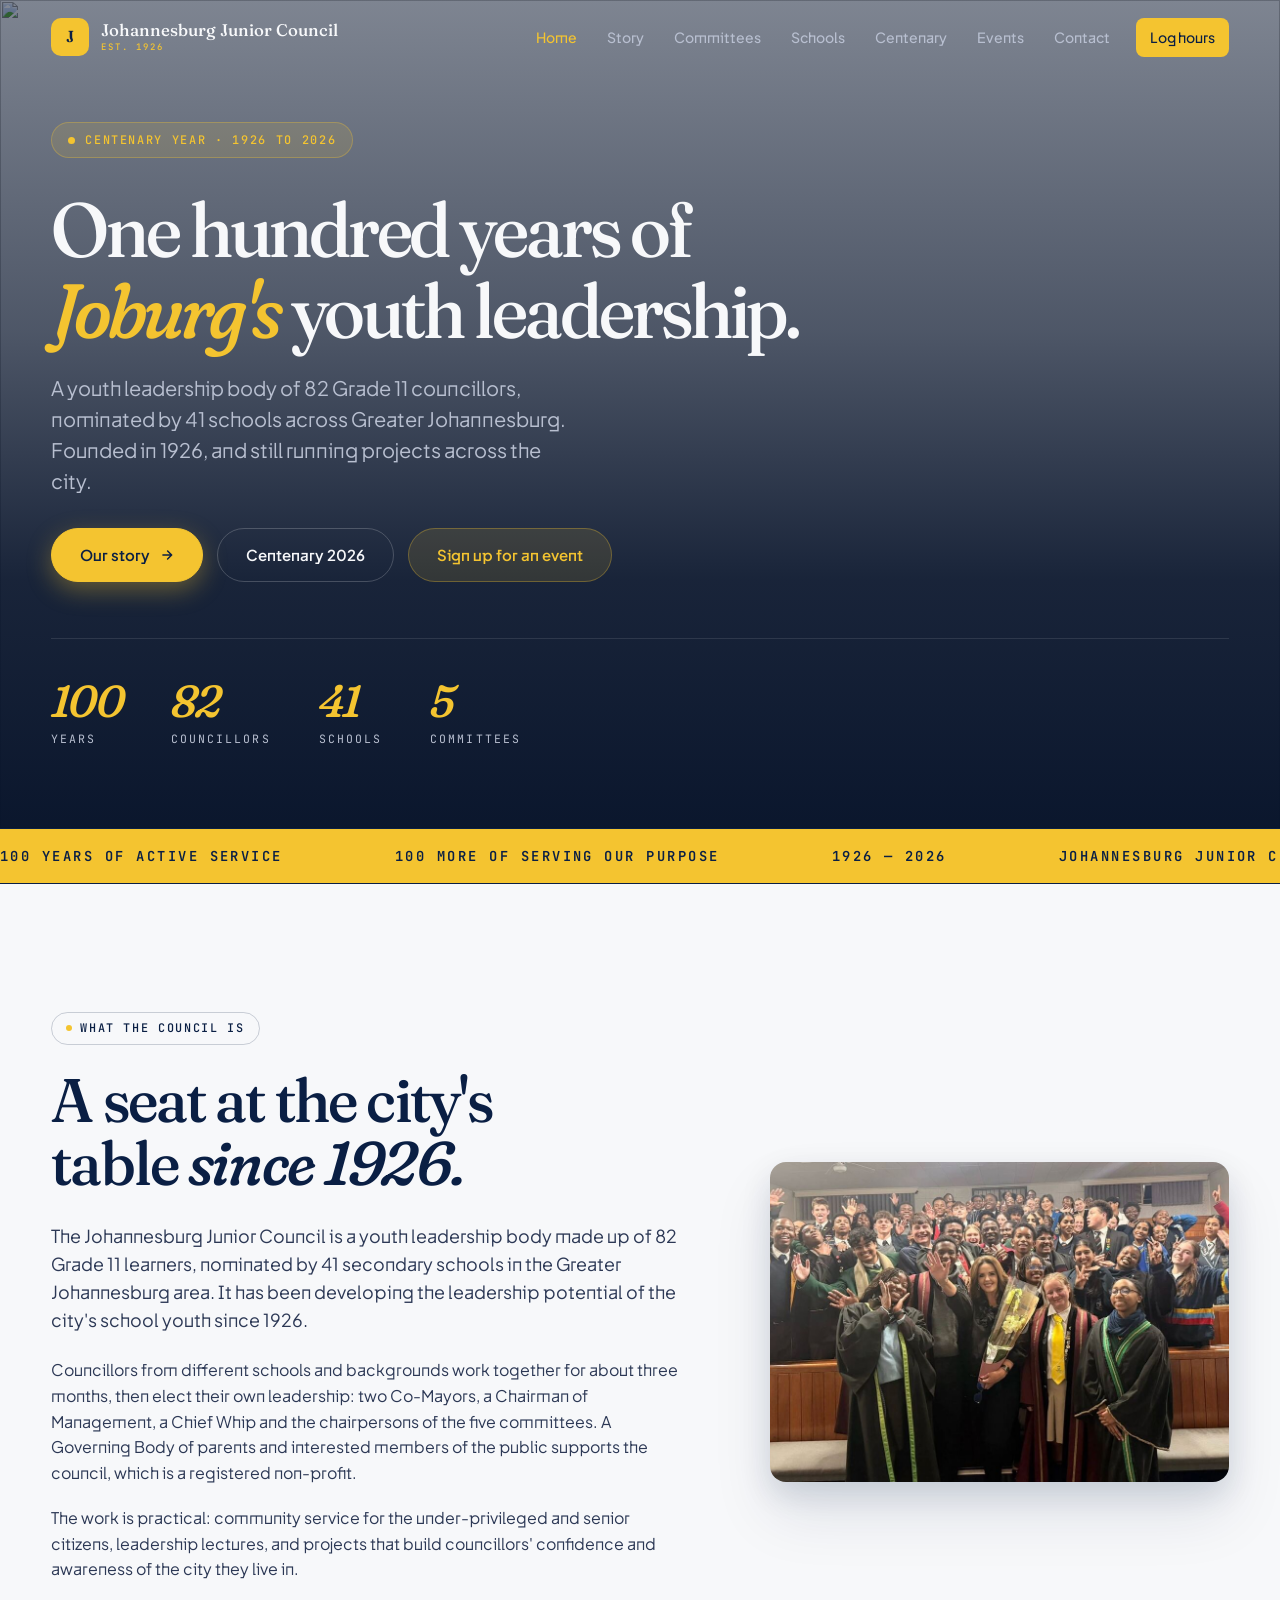
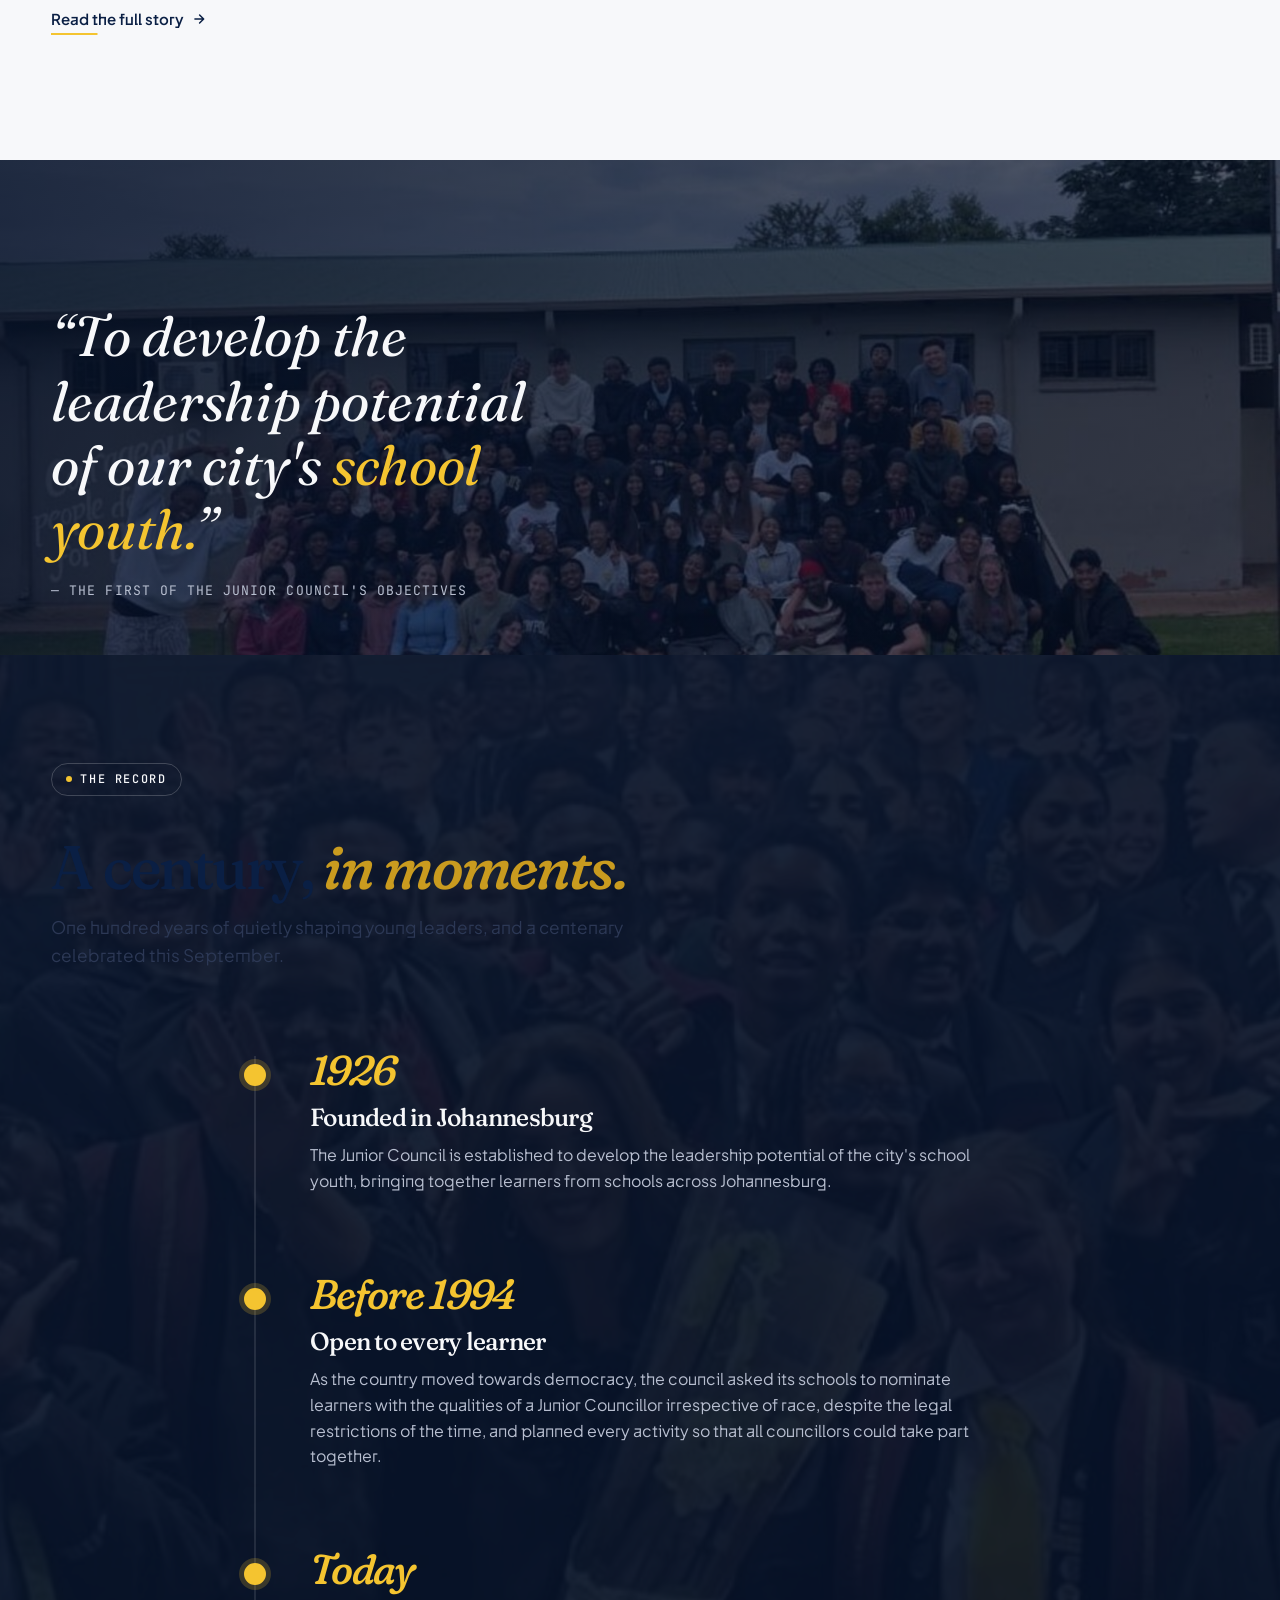
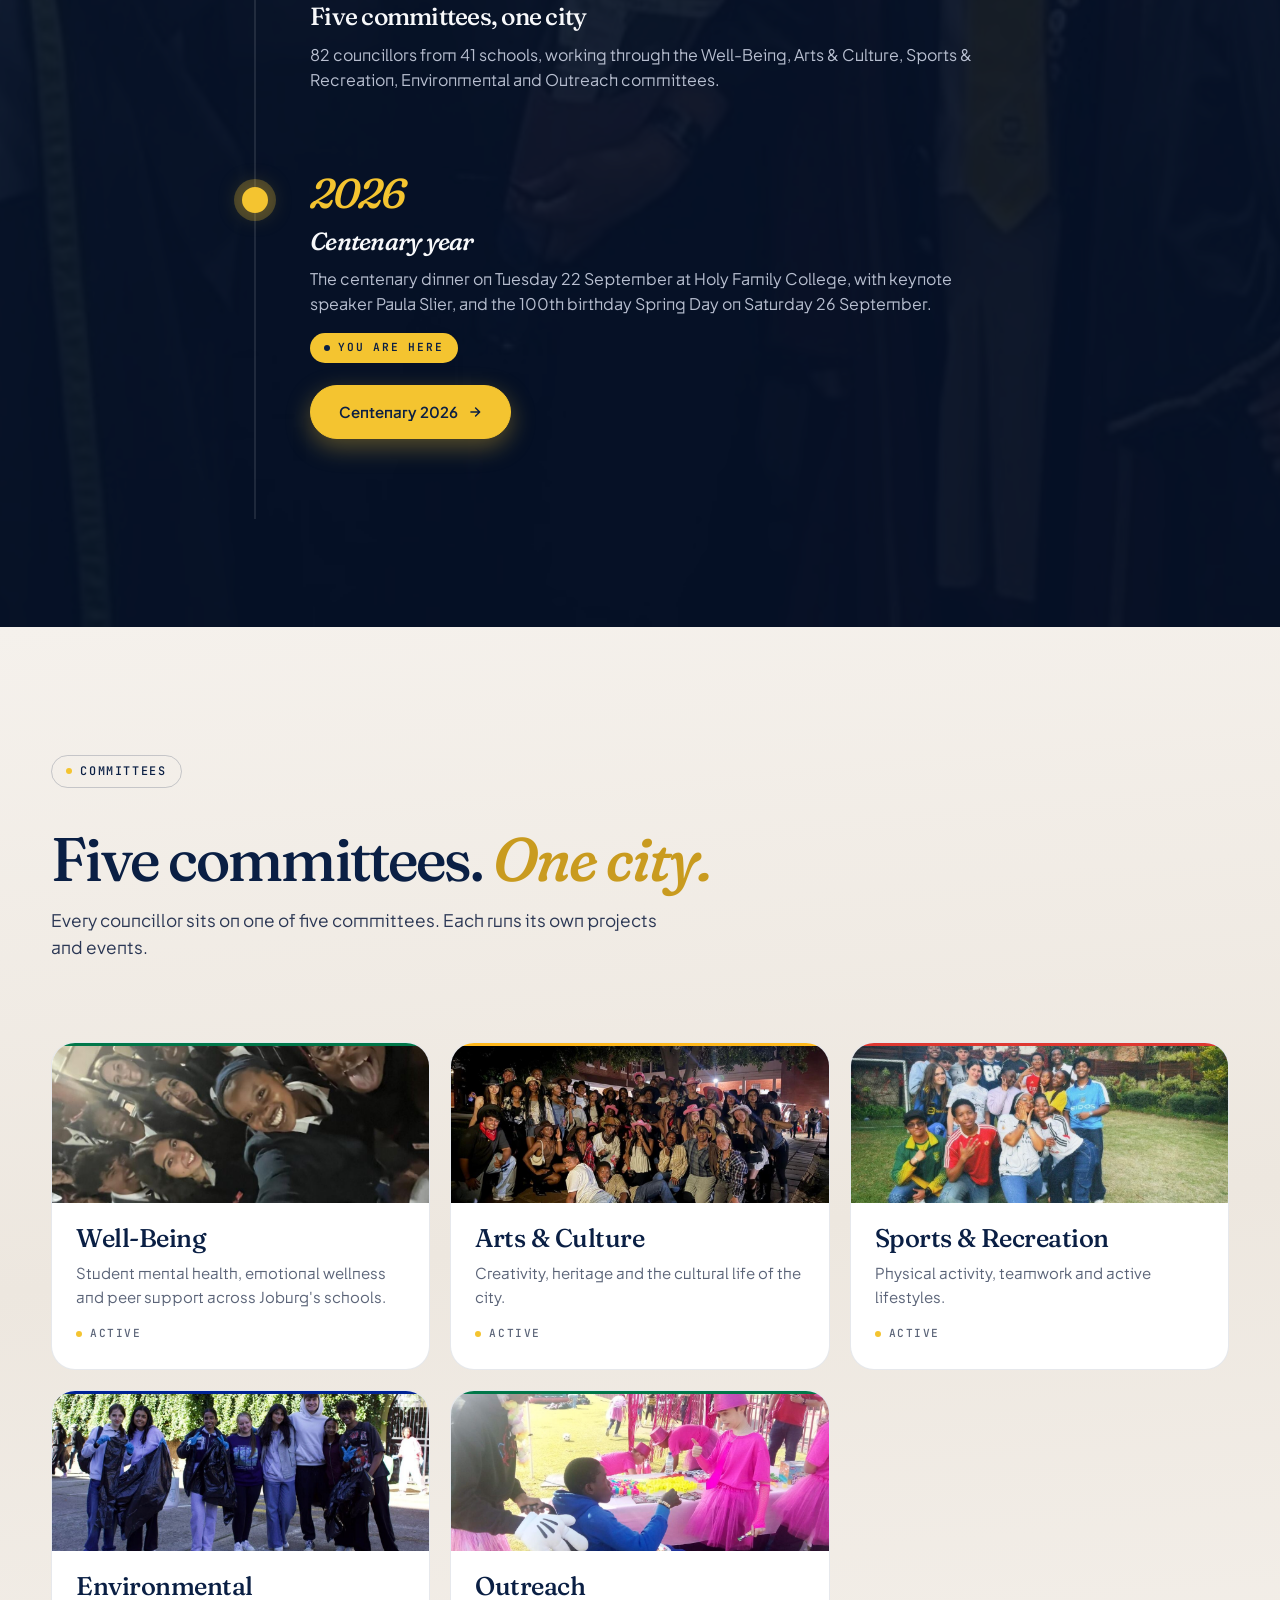
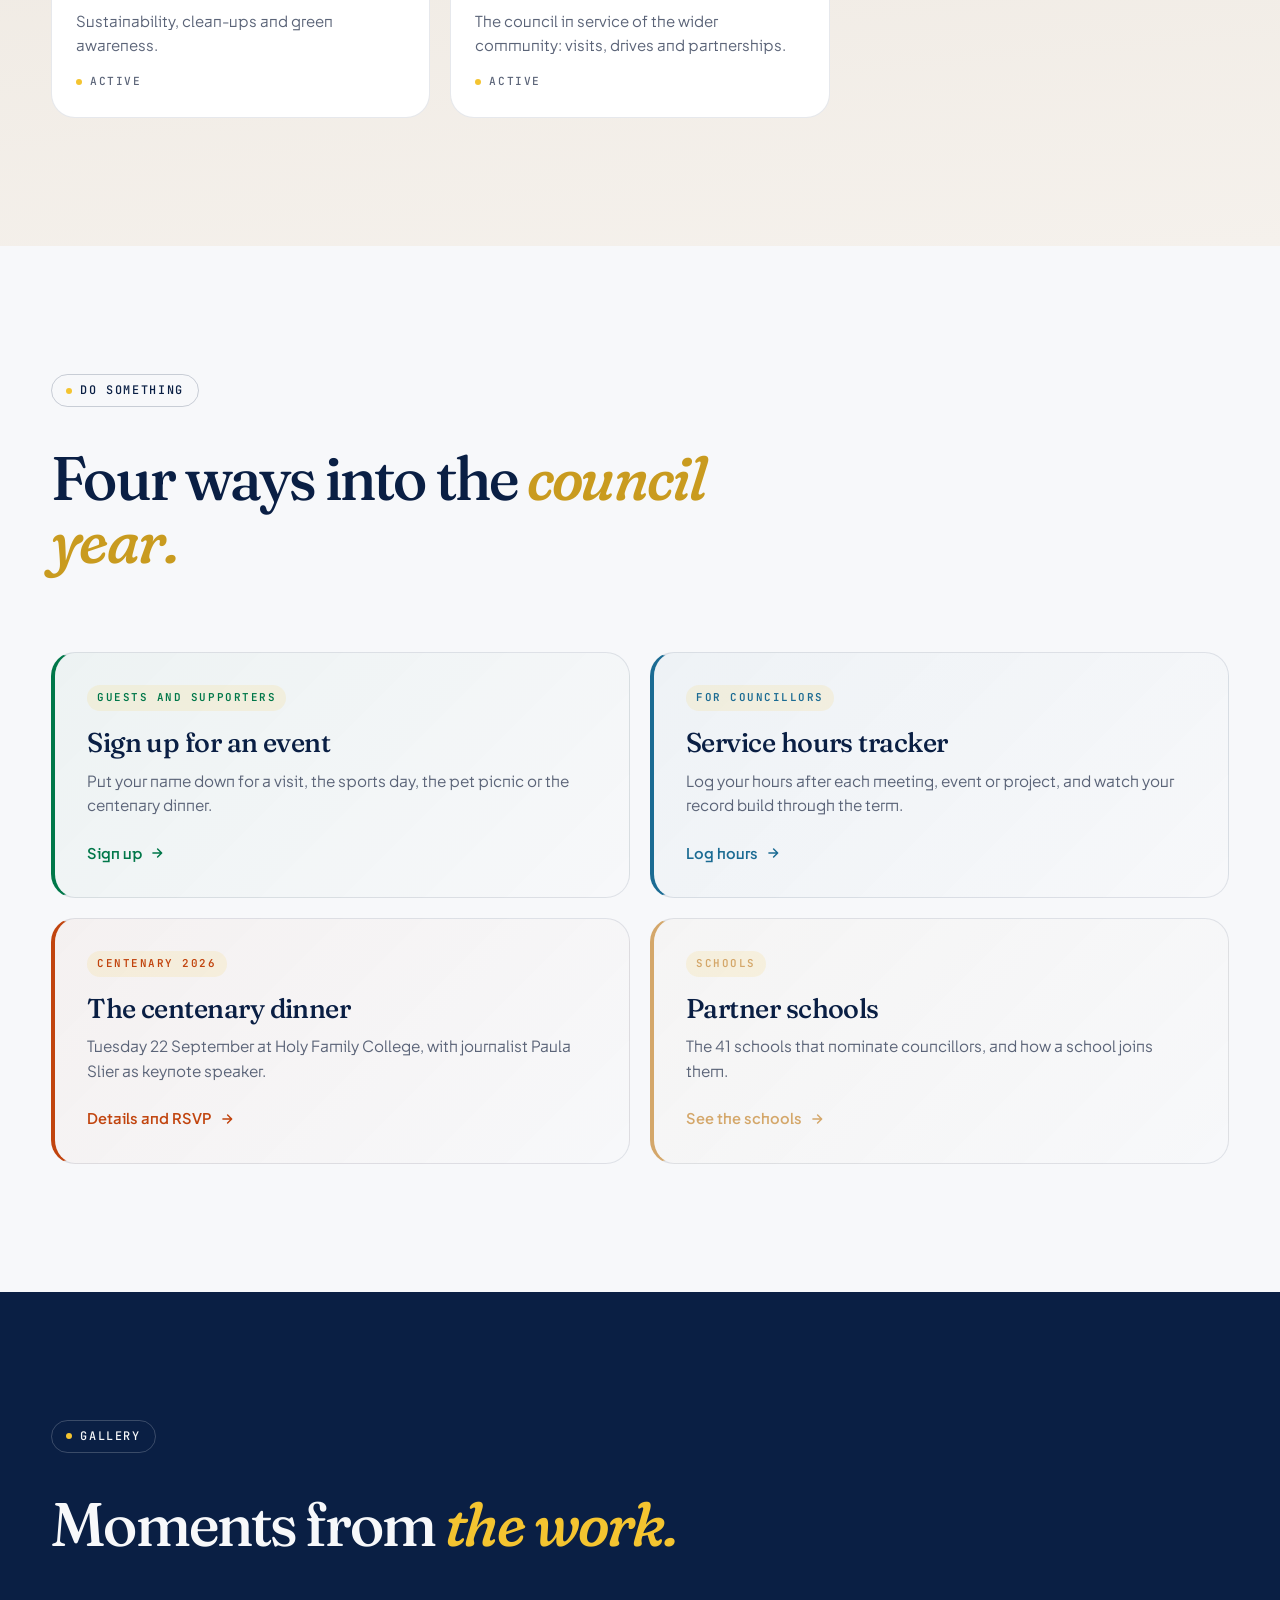
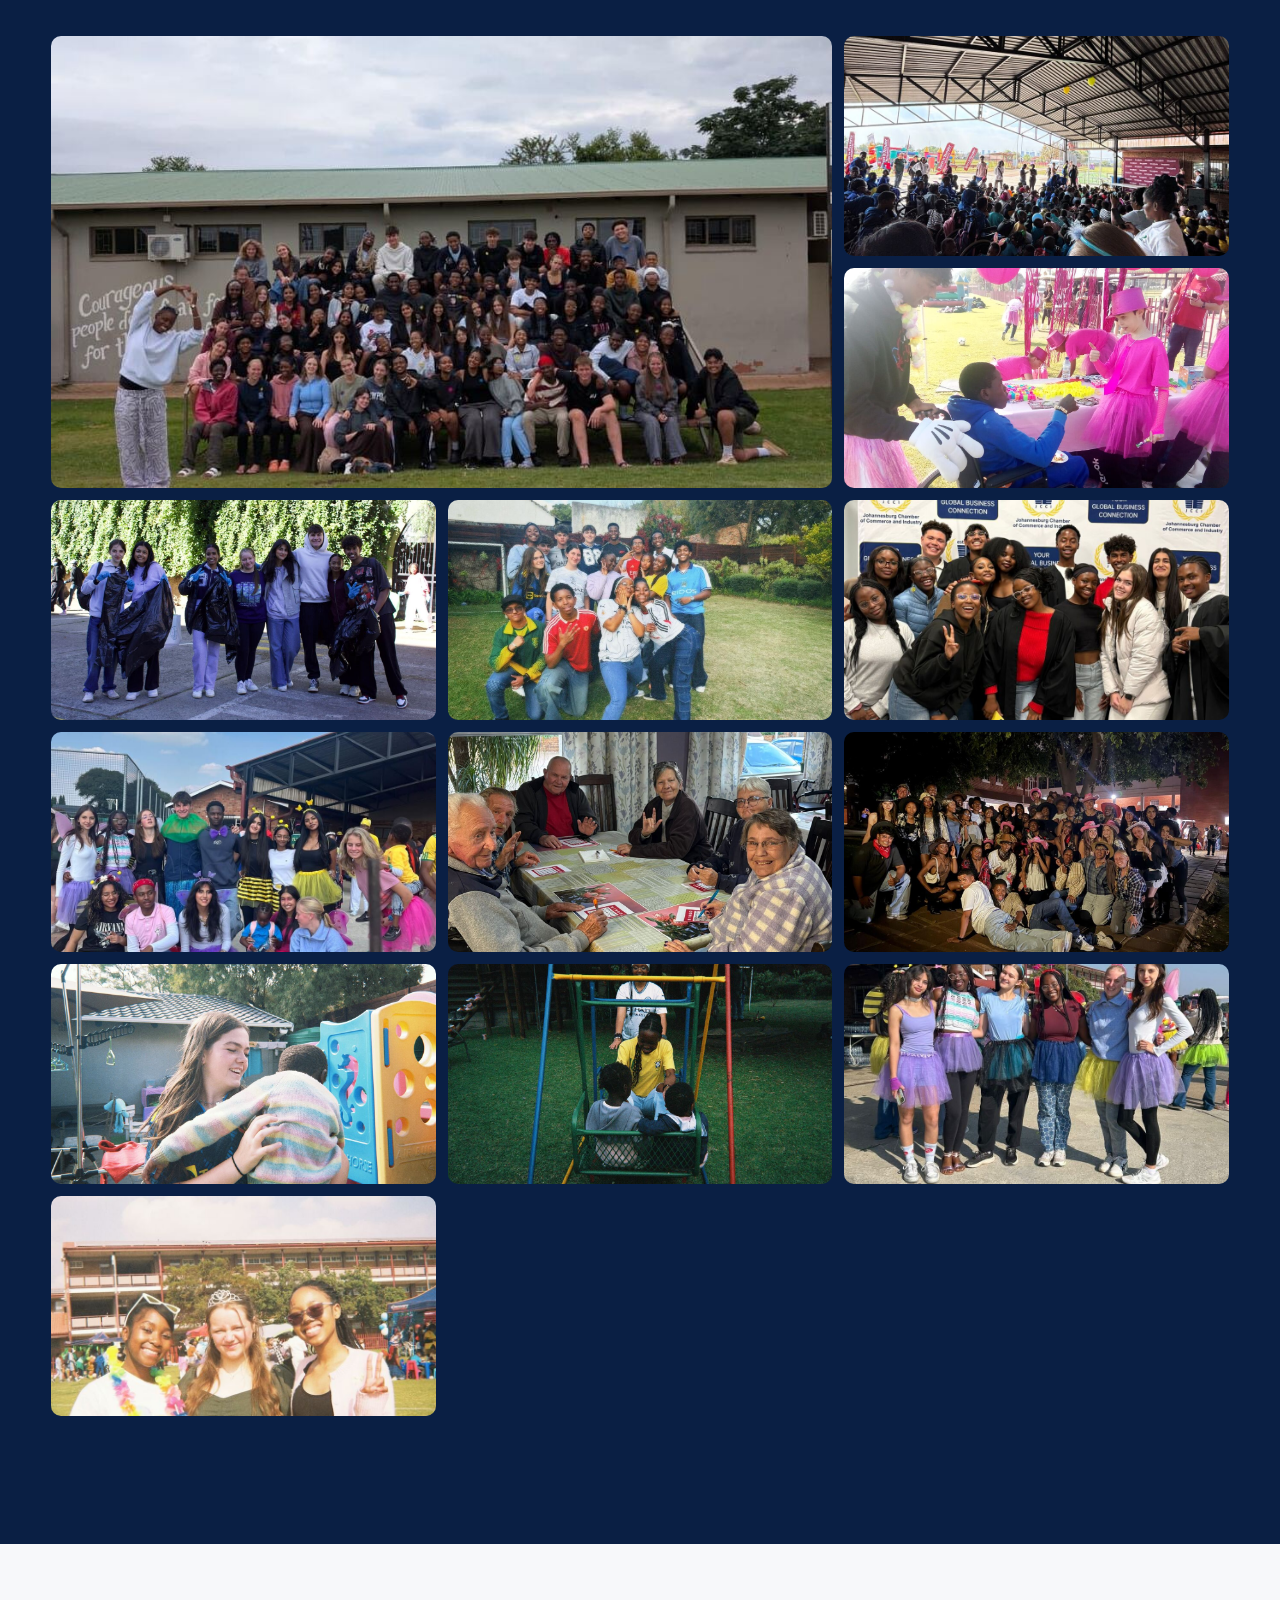
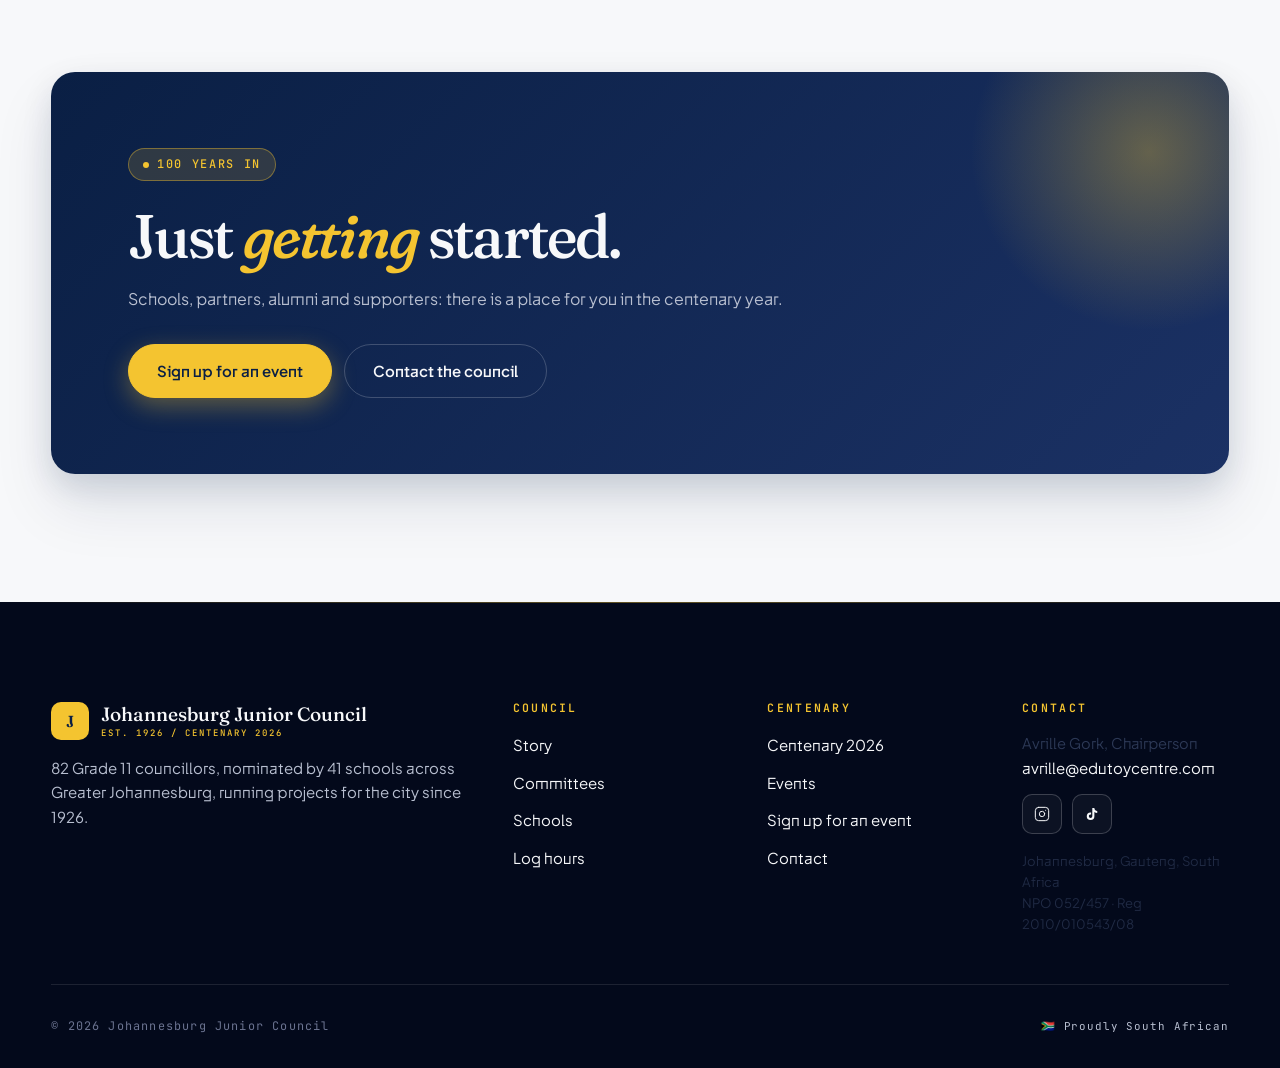
==== commit 46118516: "Add files via upload" ====
--- a/index.html
+++ b/index.html
@@ -3,11 +3,12 @@
 <head>
 <meta charset="UTF-8">
 <meta name="viewport" content="width=device-width, initial-scale=1.0, viewport-fit=cover">
-<meta name="description" content="The Johannesburg Junior Council: 80 Grade 11 councillors nominated by schools across Greater Johannesburg, running projects for the city since 1926.">
+<meta name="description" content="The Johannesburg Junior Council: a youth leadership body of 82 Grade 11 councillors nominated by 41 schools across Greater Johannesburg, developing young leaders since 1926.">
 <meta name="theme-color" content="#0A1F44">
 <title>Johannesburg Junior Council</title>
 <link rel="preconnect" href="https://fonts.googleapis.com">
 <link rel="preconnect" href="https://fonts.gstatic.com" crossorigin>
+<link rel="preconnect" href="https://images.unsplash.com">
 <link href="https://fonts.googleapis.com/css2?family=Fraunces:ital,opsz,wght,SOFT,WONK@0,9..144,400..700,0..100,0..1;1,9..144,400..700,0..100,0..1&family=Plus+Jakarta+Sans:wght@400;500;600;700&family=JetBrains+Mono:wght@400;500;600;700&display=swap" rel="stylesheet">
 <link rel="stylesheet" href="https://unpkg.com/aos@2.3.4/dist/aos.css">
 <link rel="stylesheet" href="styles.css">
@@ -51,30 +52,30 @@
 
 <section class="hero-photo">
   <div class="hero-bg" aria-hidden="true">
-    <img src="images/ceremony-wide.jpg" alt="" loading="eager">
+    <img src="https://images.unsplash.com/photo-1577948000111-9c970dfe3743?w=1920&q=80" alt="" loading="eager">
   </div>
   <div class="container">
     <span class="hero-pill"><span class="dot"></span>Centenary year &middot; 1926 to 2026</span>
     <h1>One hundred years of <em>Joburg's</em> youth leadership.</h1>
-    <p class="hero-lede">Eighty Grade 11 councillors, nominated by schools across Greater Johannesburg. Founded in 1926, and still running projects across the city.</p>
+    <p class="hero-lede">A youth leadership body of <span data-site="councillors">82</span> Grade 11 councillors, nominated by <span data-site="schools">41</span> schools across Greater Johannesburg. Founded in 1926, and still running projects across the city.</p>
     <div class="hero-cta">
       <a href="about.html" class="btn btn-primary">Our story <svg width="14" height="14" viewBox="0 0 24 24" fill="none" stroke="currentColor" stroke-width="2.5" stroke-linecap="round" stroke-linejoin="round" aria-hidden="true"><path d="M5 12h14M13 5l7 7-7 7"/></svg></a>
       <a href="centenary.html" class="btn btn-outline on-dark">Centenary 2026</a>
-      <a href="log-hours.html" class="btn btn-ghost">Log hours</a>
+      <a href="events.html#signup" class="btn btn-ghost">Sign up for an event</a>
     </div>
     <div class="hero-stats">
       <div class="hero-stat"><span class="h-num"><span data-count="100" data-duration="1800">0</span></span><span class="h-label">Years</span></div>
-      <div class="hero-stat"><span class="h-num"><span data-count="80" data-duration="1600">0</span></span><span class="h-label">Councillors</span></div>
-      <div class="hero-stat"><span class="h-num"><span data-count="40" data-duration="1400">0</span></span><span class="h-label">Schools</span></div>
-      <div class="hero-stat"><span class="h-num"><span data-count="5" data-duration="1200">0</span></span><span class="h-label">Committees</span></div>
+      <div class="hero-stat"><span class="h-num"><span data-count="82" data-count-site="councillors" data-duration="1600">0</span></span><span class="h-label">Councillors</span></div>
+      <div class="hero-stat"><span class="h-num"><span data-count="41" data-count-site="schools" data-duration="1400">0</span></span><span class="h-label">Schools</span></div>
+      <div class="hero-stat"><span class="h-num"><span data-count="5" data-count-site="committees" data-duration="1200">0</span></span><span class="h-label">Committees</span></div>
     </div>
   </div>
 </section>
 
 <div class="marquee" aria-hidden="true">
   <div class="marquee-track">
-    <span>100 YEARS OF SERVICE</span><span class="dot"></span><span>1926 &mdash; 2026</span><span class="dot"></span><span>NOMINATED BY THEIR SCHOOLS</span><span class="dot"></span><span>JOHANNESBURG JUNIOR COUNCIL</span><span class="dot"></span>
-    <span>100 YEARS OF SERVICE</span><span class="dot"></span><span>1926 &mdash; 2026</span><span class="dot"></span><span>NOMINATED BY THEIR SCHOOLS</span><span class="dot"></span><span>JOHANNESBURG JUNIOR COUNCIL</span><span class="dot"></span>
+    <span>100 YEARS OF ACTIVE SERVICE</span><span class="dot"></span><span>100 MORE OF SERVING OUR PURPOSE</span><span class="dot"></span><span>1926 &mdash; 2026</span><span class="dot"></span><span>JOHANNESBURG JUNIOR COUNCIL</span><span class="dot"></span>
+    <span>100 YEARS OF ACTIVE SERVICE</span><span class="dot"></span><span>100 MORE OF SERVING OUR PURPOSE</span><span class="dot"></span><span>1926 &mdash; 2026</span><span class="dot"></span><span>JOHANNESBURG JUNIOR COUNCIL</span><span class="dot"></span>
   </div>
 </div>
 
@@ -82,10 +83,11 @@
   <div class="container">
     <div class="col-7-5">
       <div data-aos="fade-up">
-        <span class="tag"><span class="dot"></span>About the council</span>
+        <span class="tag"><span class="dot"></span>What the council is</span>
         <h2 style="margin: 24px 0 28px; max-width: 14ch;">A seat at the city's table <em>since 1926.</em></h2>
-        <p class="lede" style="margin-bottom: 24px;">The Johannesburg Junior Council is made up of 80 Grade 11 learners, nominated by 40 secondary schools in the Greater Johannesburg area.</p>
-        <p style="margin-bottom: 24px;">Councillors work together for about three months, then elect their own leadership: two Co-Mayors, a Chairman of Management, a Chief Whip and the chairpersons of the five committees. A Governing Body of parents and interested members of the public supports the council, which is a registered non-profit.</p>
+        <p class="lede" style="margin-bottom: 24px;">The Johannesburg Junior Council is a youth leadership body made up of <span data-site="councillors">82</span> Grade 11 learners, nominated by <span data-site="schools">41</span> secondary schools in the Greater Johannesburg area. It has been developing the leadership potential of the city's school youth since 1926.</p>
+        <p style="margin-bottom: 20px;">Councillors from different schools and backgrounds work together for about three months, then elect their own leadership: two Co-Mayors, a Chairman of Management, a Chief Whip and the chairpersons of the five committees. A Governing Body of parents and interested members of the public supports the council, which is a registered non-profit.</p>
+        <p style="margin-bottom: 24px;">The work is practical: community service for the under-privileged and senior citizens, leadership lectures, and projects that build councillors' confidence and awareness of the city they live in.</p>
         <a href="about.html" class="btn-link">Read the full story <svg width="14" height="14" viewBox="0 0 24 24" fill="none" stroke="currentColor" stroke-width="2.5" stroke-linecap="round" stroke-linejoin="round" aria-hidden="true"><path d="M5 12h14M13 5l7 7-7 7"/></svg></a>
       </div>
       <div data-aos="fade-up" data-aos-delay="150">
@@ -103,26 +105,24 @@
   </div>
 </div>
 
-<section class="block dark">
-  <div class="container">
-    <div class="section-intro" data-aos="fade-up">
-      <span class="tag outline-light"><span class="dot"></span>Centenary 2026</span>
-      <h2 style="margin-top: 20px;">One hundred years, <em>this September.</em></h2>
-      <p>Two dates mark the centenary. Everyone connected to the council over the years is welcome.</p>
-    </div>
-    <div class="feature-grid">
-      <article class="feature-card" data-aos="fade-up">
-        <span class="f-tag">Tuesday 22 September &middot; 19:00 to 21:00</span>
-        <h3>Centenary dinner</h3>
-        <p>Holy Family College. Keynote by journalist Paula Slier, and a reflection from Daniella Kilfoil, a former Mini and Junior Councillor who now sits on the Governing Body.</p>
-        <a href="centenary.html" class="f-arrow">Details and RSVP <svg width="14" height="14" viewBox="0 0 24 24" fill="none" stroke="currentColor" stroke-width="2.5" stroke-linecap="round" stroke-linejoin="round" aria-hidden="true"><path d="M5 12h14M13 5l7 7-7 7"/></svg></a>
-      </article>
-      <article class="feature-card" data-aos="fade-up" data-aos-delay="100">
-        <span class="f-tag">Saturday 26 September &middot; 07:15 to 15:35</span>
-        <h3>100th birthday Spring Day</h3>
-        <p>The council's birthday celebration. Venue to be confirmed.</p>
-        <a href="centenary.html" class="f-arrow">Details <svg width="14" height="14" viewBox="0 0 24 24" fill="none" stroke="currentColor" stroke-width="2.5" stroke-linecap="round" stroke-linejoin="round" aria-hidden="true"><path d="M5 12h14M13 5l7 7-7 7"/></svg></a>
-      </article>
+<section class="section-photo-bg" id="centenary-timeline">
+  <div class="section-bg-img" aria-hidden="true">
+    <img src="images/ceremony-wide.jpg" alt="" loading="lazy">
+  </div>
+  <div class="container">
+    <div class="section-intro" data-aos="fade-up">
+      <span class="tag outline-light"><span class="dot"></span>The record</span>
+      <h2 style="margin-top: 20px;">A century, <em>in moments.</em></h2>
+      <p>One hundred years of quietly shaping young leaders, and a centenary celebrated this September.</p>
+    </div>
+
+    <div class="timeline">
+      <div class="timeline-track" aria-hidden="true"></div>
+      <div class="timeline-fill" aria-hidden="true"></div>
+      <article class="timeline-item"><div class="timeline-year">1926</div><h3>Founded in Johannesburg</h3><p>The Junior Council is established to develop the leadership potential of the city's school youth, bringing together learners from schools across Johannesburg.</p></article>
+      <article class="timeline-item"><div class="timeline-year">Before 1994</div><h3>Open to every learner</h3><p>As the country moved towards democracy, the council asked its schools to nominate learners with the qualities of a Junior Councillor irrespective of race, despite the legal restrictions of the time, and planned every activity so that all councillors could take part together.</p></article>
+      <article class="timeline-item"><div class="timeline-year">Today</div><h3>Five committees, one city</h3><p><span data-site="councillors">82</span> councillors from <span data-site="schools">41</span> schools, working through the Well-Being, Arts &amp; Culture, Sports &amp; Recreation, Environmental and Outreach committees.</p></article>
+      <article class="timeline-item featured"><div class="timeline-year">2026</div><h3><em>Centenary year</em></h3><p>The centenary dinner on Tuesday 22 September at Holy Family College, with keynote speaker Paula Slier, and the 100th birthday Spring Day on Saturday 26 September.</p><span class="here-pill"><span class="dot"></span>You are here</span><div style="margin-top: 22px;"><a href="centenary.html" class="btn btn-primary">Centenary 2026 <svg width="14" height="14" viewBox="0 0 24 24" fill="none" stroke="currentColor" stroke-width="2.5" stroke-linecap="round" stroke-linejoin="round" aria-hidden="true"><path d="M5 12h14M13 5l7 7-7 7"/></svg></a></div></article>
     </div>
   </div>
 </section>
@@ -184,12 +184,48 @@
     <div class="section-intro" data-aos="fade-up">
       <span class="tag"><span class="dot"></span>This month</span>
       <h2 style="margin-top: 20px;">What's <em>next.</em></h2>
+      <p>The next few dates on the council calendar. Sign up for any event that is open to guests.</p>
     </div>
     <div class="events-grid" data-events="upcoming" data-limit="3"></div>
     <div style="text-align: center; margin-top: 40px;"><a href="events.html" class="btn btn-primary">All events <svg width="14" height="14" viewBox="0 0 24 24" fill="none" stroke="currentColor" stroke-width="2.5" stroke-linecap="round" stroke-linejoin="round" aria-hidden="true"><path d="M5 12h14M13 5l7 7-7 7"/></svg></a></div>
   </div>
 </section>
 
+<section class="block light features-warm">
+  <div class="container">
+    <div class="section-intro" data-aos="fade-up">
+      <span class="tag"><span class="dot"></span>Do something</span>
+      <h2 style="margin-top: 20px;">Four ways into the <em>council year.</em></h2>
+    </div>
+    <div class="feature-grid">
+      <a href="events.html#signup" class="feature-card" data-aos="fade-up">
+        <span class="f-tag">Guests and supporters</span>
+        <h3>Sign up for an event</h3>
+        <p>Put your name down for a visit, the sports day, the pet picnic or the centenary dinner.</p>
+        <span class="f-arrow">Sign up <svg width="14" height="14" viewBox="0 0 24 24" fill="none" stroke="currentColor" stroke-width="2.5" stroke-linecap="round" stroke-linejoin="round" aria-hidden="true"><path d="M5 12h14M13 5l7 7-7 7"/></svg></span>
+      </a>
+      <a href="log-hours.html" class="feature-card" data-aos="fade-up" data-aos-delay="100">
+        <span class="f-tag">For councillors</span>
+        <h3>Service hours tracker</h3>
+        <p>Log your hours after each meeting, event or project, and watch your record build through the term.</p>
+        <span class="f-arrow">Log hours <svg width="14" height="14" viewBox="0 0 24 24" fill="none" stroke="currentColor" stroke-width="2.5" stroke-linecap="round" stroke-linejoin="round" aria-hidden="true"><path d="M5 12h14M13 5l7 7-7 7"/></svg></span>
+      </a>
+      <a href="centenary.html" class="feature-card" data-aos="fade-up" data-aos-delay="200">
+        <span class="f-tag">Centenary 2026</span>
+        <h3>The centenary dinner</h3>
+        <p>Tuesday 22 September at Holy Family College, with journalist Paula Slier as keynote speaker.</p>
+        <span class="f-arrow">Details and RSVP <svg width="14" height="14" viewBox="0 0 24 24" fill="none" stroke="currentColor" stroke-width="2.5" stroke-linecap="round" stroke-linejoin="round" aria-hidden="true"><path d="M5 12h14M13 5l7 7-7 7"/></svg></span>
+      </a>
+      <a href="schools.html" class="feature-card" data-aos="fade-up" data-aos-delay="300">
+        <span class="f-tag">Schools</span>
+        <h3>Partner schools</h3>
+        <p>The <span data-site="schools">41</span> schools that nominate councillors, and how a school joins them.</p>
+        <span class="f-arrow">See the schools <svg width="14" height="14" viewBox="0 0 24 24" fill="none" stroke="currentColor" stroke-width="2.5" stroke-linecap="round" stroke-linejoin="round" aria-hidden="true"><path d="M5 12h14M13 5l7 7-7 7"/></svg></span>
+      </a>
+    </div>
+  </div>
+</section>
+
 <section class="block dark">
   <div class="container">
     <div class="section-intro" data-aos="fade-up">
@@ -197,7 +233,7 @@
       <h2 style="margin-top: 20px;">Moments from <em>the work.</em></h2>
     </div>
     <div class="gallery-grid">
-<div class="gallery-item" data-aos="fade-up" data-aos-delay="0"><img src="images/council-ceremony.jpg" alt="The council in session" loading="lazy"><div class="gallery-caption">Council in session</div></div>
+<div class="gallery-item" data-aos="fade-up" data-aos-delay="0"><img src="images/council-group.jpg" alt="The full council" loading="lazy"><div class="gallery-caption">The council</div></div>
 <div class="gallery-item" data-aos="fade-up" data-aos-delay="50"><img src="images/crowd-event.jpg" alt="Community event" loading="lazy"><div class="gallery-caption">Community event</div></div>
 <div class="gallery-item" data-aos="fade-up" data-aos-delay="100"><img src="images/pink-event.jpg" alt="Outreach day" loading="lazy"><div class="gallery-caption">Outreach day</div></div>
 <div class="gallery-item" data-aos="fade-up" data-aos-delay="0"><img src="images/cleanup-crew.jpg" alt="Clean-up crew" loading="lazy"><div class="gallery-caption">Clean-up</div></div>
@@ -216,12 +252,12 @@
 
 <section class="block light"><div class="container">
 <div class="cta-band" data-aos="fade-up">
-<span class="tag"><span class="dot"></span>Get involved</span>
-<h2 style="margin-top: 24px;">Part of the <em>next hundred.</em></h2>
+<span class="tag"><span class="dot"></span>100 years in</span>
+<h2 style="margin-top: 24px;">Just <em>getting</em> started.</h2>
 <p>Schools, partners, alumni and supporters: there is a place for you in the centenary year.</p>
 <div class="cta-buttons">
-<a href="contact.html" class="btn btn-primary">Contact the council</a>
-<a href="centenary.html" class="btn btn-outline on-dark">Centenary 2026</a>
+<a href="events.html#signup" class="btn btn-primary">Sign up for an event</a>
+<a href="contact.html" class="btn btn-outline on-dark">Contact the council</a>
 </div>
 </div>
 </div></section>
@@ -232,16 +268,22 @@
 <div class="footer-grid">
 <div class="footer-brand">
 <a href="index.html" class="logo"><span class="logo-mark">J</span><span class="logo-text">Johannesburg Junior Council<small>EST. 1926 / CENTENARY 2026</small></span></a>
-<p>Eighty Grade 11 councillors, nominated by schools across Greater Johannesburg, running projects for the city since 1926.</p>
+<p><span data-site="councillors">82</span> Grade 11 councillors, nominated by <span data-site="schools">41</span> schools across Greater Johannesburg, running projects for the city since 1926.</p>
 </div>
 <div><h4>Council</h4><ul><li><a href="about.html">Story</a></li><li><a href="committees.html">Committees</a></li><li><a href="schools.html">Schools</a></li><li><a href="log-hours.html">Log hours</a></li></ul></div>
-<div><h4>Centenary</h4><ul><li><a href="centenary.html">Centenary 2026</a></li><li><a href="events.html">Events</a></li><li><a href="contact.html">Contact</a></li></ul></div>
-<div><h4>Contact</h4><p style="font-size: 0.92rem; margin-bottom: 10px;">Avrille Gork, Chairperson<br><a href="mailto:avrille@edutoycentre.com">avrille@edutoycentre.com</a></p><p style="font-size: 0.82rem; opacity: 0.7;">Johannesburg, Gauteng, South Africa<br>NPO 052/457 &middot; Reg 2010/010543/08</p></div>
+<div><h4>Centenary</h4><ul><li><a href="centenary.html">Centenary 2026</a></li><li><a href="events.html">Events</a></li><li><a href="events.html#signup">Sign up for an event</a></li><li><a href="contact.html">Contact</a></li></ul></div>
+<div><h4>Contact</h4><p style="font-size: 0.92rem; margin-bottom: 14px;">Avrille Gork, Chairperson<br><a href="mailto:avrille@edutoycentre.com" data-site-href="email">avrille@edutoycentre.com</a></p>
+<div class="socials" style="margin-bottom: 16px;">
+<a href="https://www.instagram.com/jhbjnrcouncil" data-site-href="instagram" target="_blank" rel="noopener" aria-label="Instagram"><svg viewBox="0 0 24 24" fill="none" stroke="currentColor" stroke-width="1.5" stroke-linecap="round" stroke-linejoin="round" aria-hidden="true"><rect x="2" y="2" width="20" height="20" rx="5"/><path d="M16 11.37A4 4 0 1 1 12.63 8 4 4 0 0 1 16 11.37z"/><line x1="17.5" y1="6.5" x2="17.51" y2="6.5"/></svg></a>
+<a href="https://www.tiktok.com/@johannesburgjunio" data-site-href="tiktok" target="_blank" rel="noopener" aria-label="TikTok"><svg viewBox="0 0 24 24" fill="currentColor" aria-hidden="true"><path d="M16.6 5.82A4.28 4.28 0 0 1 15.54 3h-3.09v12.4a2.59 2.59 0 0 1-2.59 2.5 2.59 2.59 0 0 1-2.59-2.59 2.59 2.59 0 0 1 3.4-2.46V9.66a5.69 5.69 0 0 0-.81-.06A5.72 5.72 0 0 0 4.14 15.3a5.72 5.72 0 0 0 5.72 5.72 5.72 5.72 0 0 0 5.72-5.72V9.06a7.35 7.35 0 0 0 4.28 1.37V7.34a4.27 4.27 0 0 1-3.26-1.52z"/></svg></a>
+</div>
+<p style="font-size: 0.82rem; opacity: 0.7;">Johannesburg, Gauteng, South Africa<br>NPO 052/457 &middot; Reg 2010/010543/08</p></div>
 </div>
 <div class="footer-bottom"><span>&copy; <span data-year>2026</span> Johannesburg Junior Council</span><span class="sa-flag-footer">&#127487;&#127462; Proudly South African</span></div>
 </div></footer>
 
 <script src="https://unpkg.com/aos@2.3.4/dist/aos.js"></script>
+<script src="site.js"></script>
 <script src="events.js"></script>
 <script src="script.js"></script>
 </body>
--- a/styles.css
+++ b/styles.css
@@ -2958,3 +2958,27 @@
 .form-error.visible { display: block; }
 .hp-field { position: absolute; left: -9999px; width: 1px; height: 1px; overflow: hidden; }
 .site-footer .footer-grid a[href^="mailto"] { word-break: break-all; }
+
+/* ---------- Event cards with a photo ---------- */
+.event-card.has-photo .event-photo { position: relative; height: 190px; overflow: hidden; background: var(--navy); }
+.event-card.has-photo .event-photo img { width: 100%; height: 100%; object-fit: cover; display: block; transition: transform 0.6s var(--easing-out); }
+.event-card.has-photo:hover .event-photo img { transform: scale(1.06); }
+.event-card.has-photo .event-photo::after { content: ''; position: absolute; inset: 0; background: linear-gradient(to top, rgba(6, 18, 41, 0.55) 0%, rgba(6, 18, 41, 0) 55%); pointer-events: none; }
+.event-card.has-photo .event-date { position: absolute; left: 16px; bottom: 16px; z-index: 1; padding: 10px 14px 9px; min-width: 66px; border-radius: 12px; border-bottom: none; box-shadow: var(--shadow-md); }
+.event-card.has-photo .event-date .day { font-size: 1.9rem; }
+.event-card.has-photo .event-date .dow { margin-bottom: 2px; }
+.event-card.has-photo .event-date .month { margin-top: 2px; }
+.event-card.past.has-photo .event-photo img { filter: grayscale(0.6); }
+.event-card .event-signup { display: inline-flex; margin-top: 4px; }
+.event-body { display: flex; flex-direction: column; }
+.event-body .event-meta { margin-bottom: 14px; }
+.event-body .event-signup { margin-top: auto; }
+@media (max-width: 720px) {
+  .event-card.has-photo .event-photo { height: 170px; }
+}
+
+/* ---------- Sign-up form ---------- */
+.signup-note { color: var(--ink-mute); font-size: 0.9rem; margin-top: 14px; }
+section.dark .signup-note { color: var(--on-dark-mute); }
+section.dark .form-error { background: rgba(255, 255, 255, 0.06); border-color: rgba(255, 255, 255, 0.18); color: var(--on-dark); }
+section.dark .form-error a { color: var(--gold); }
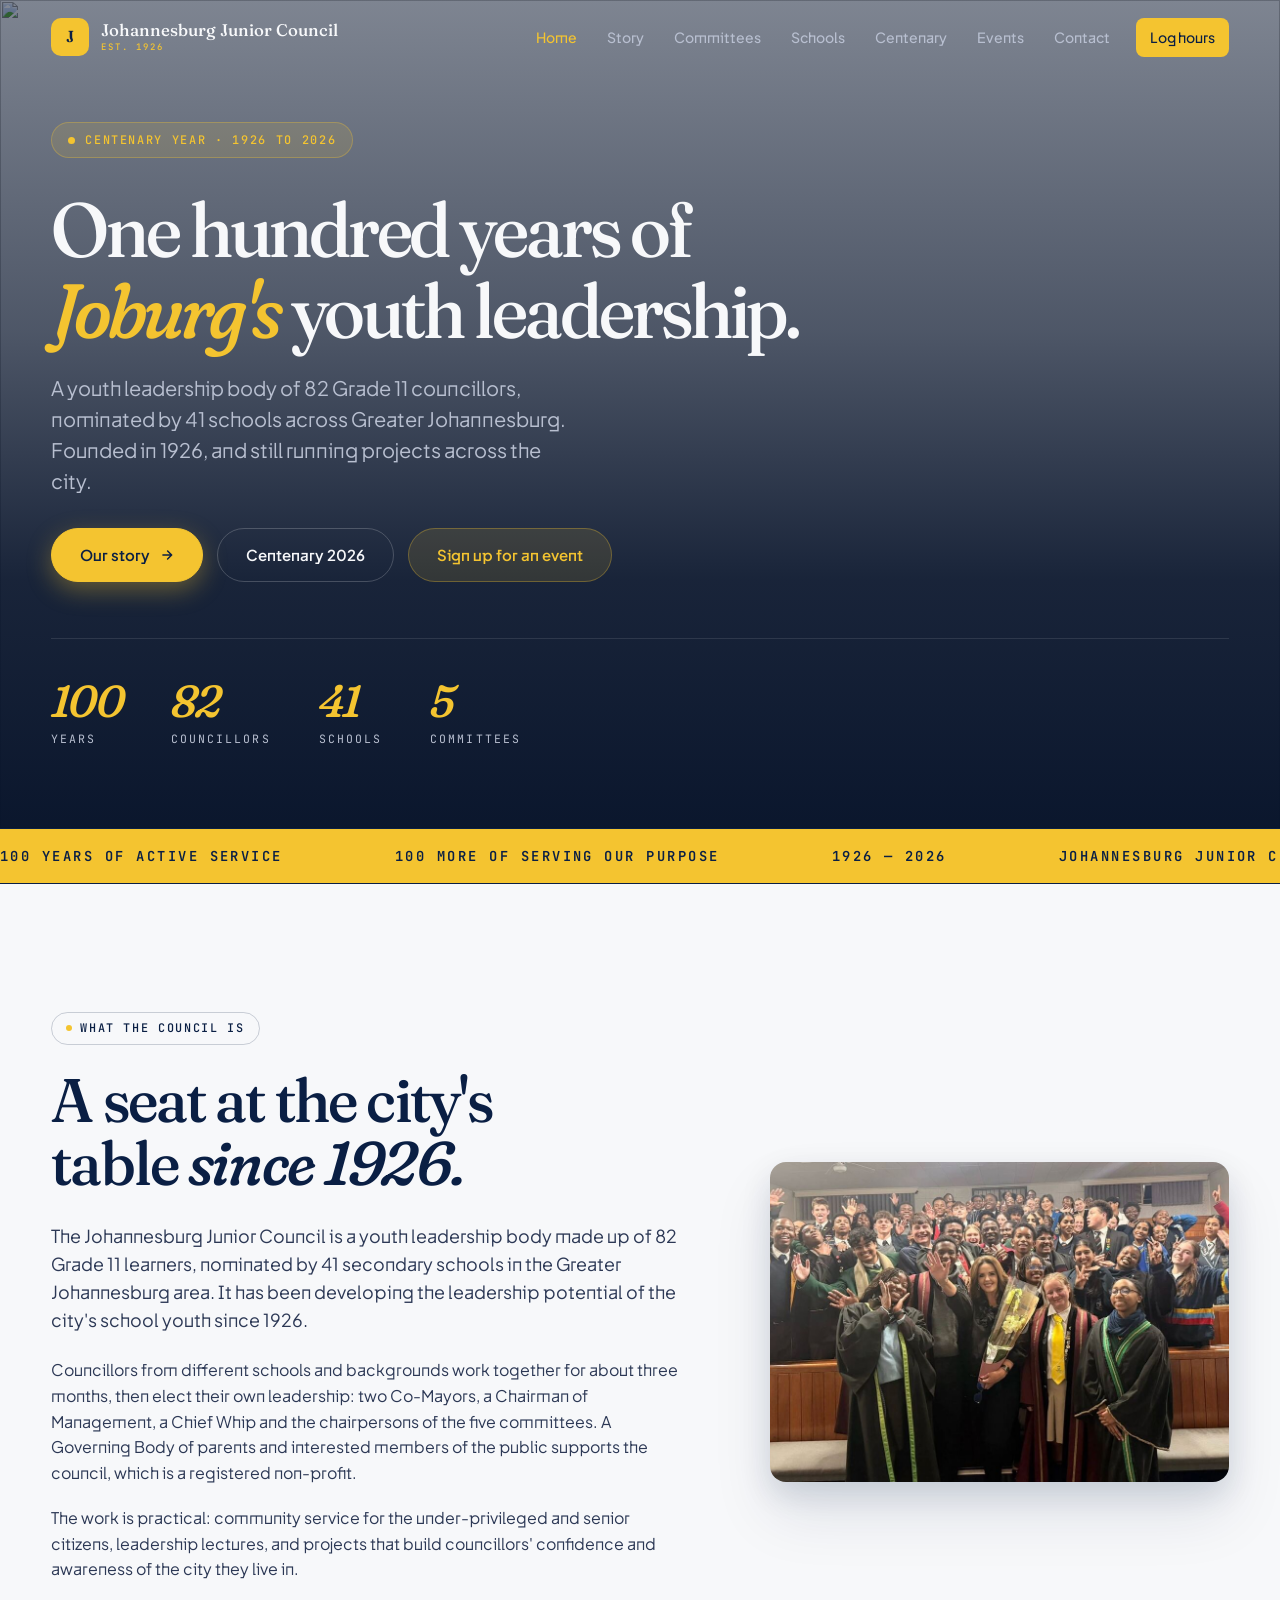
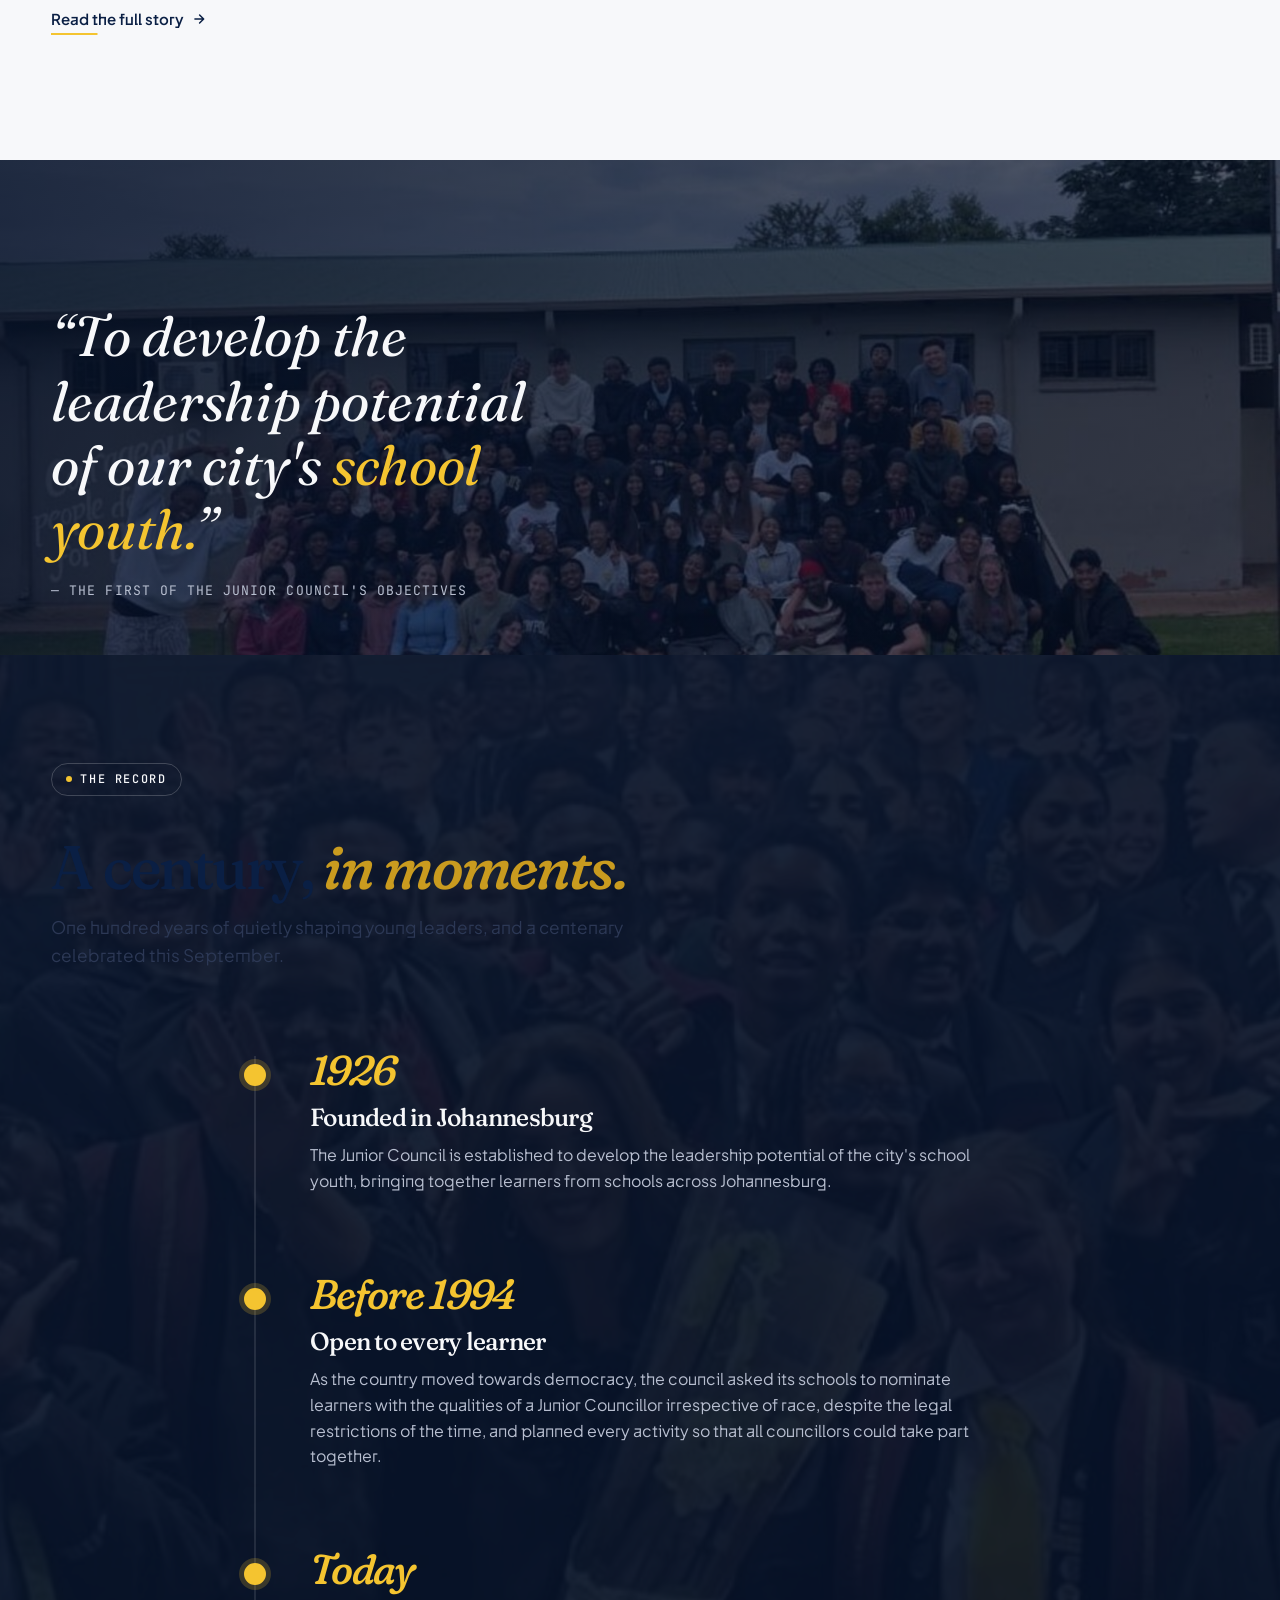
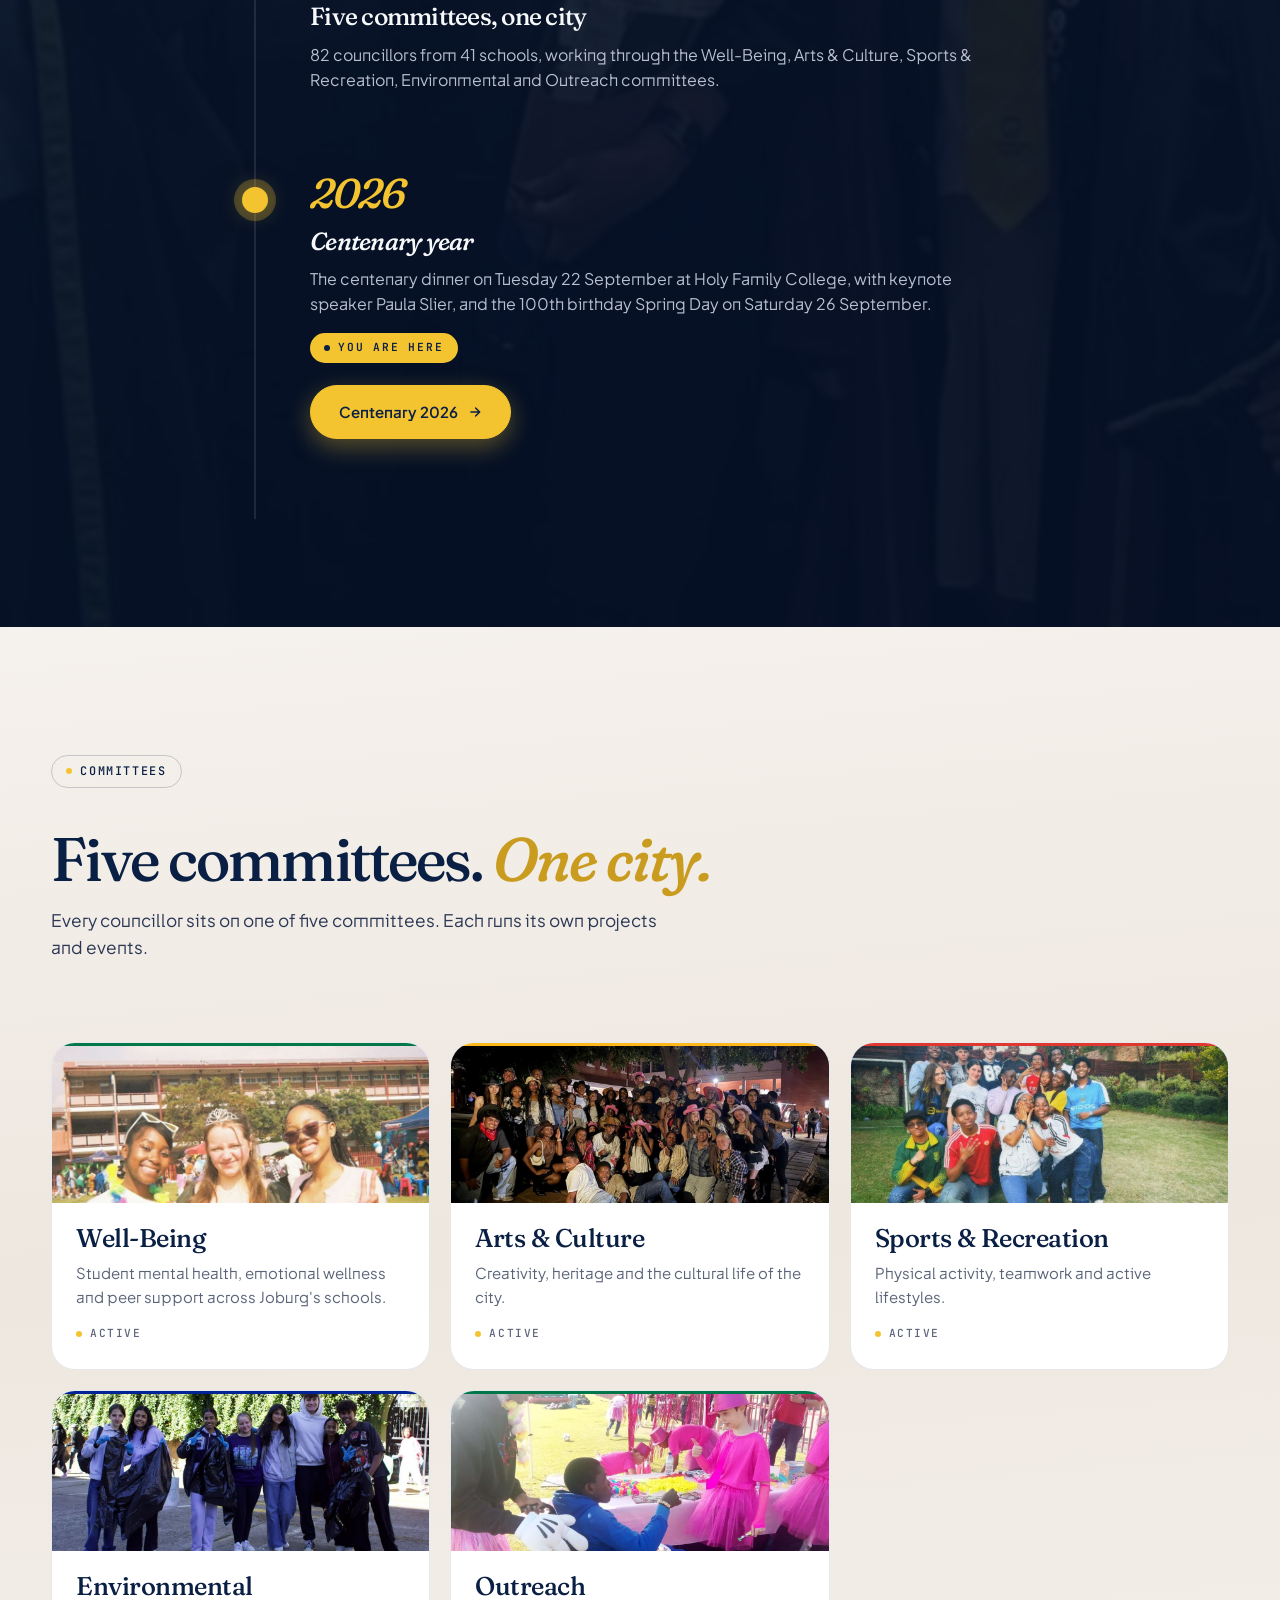
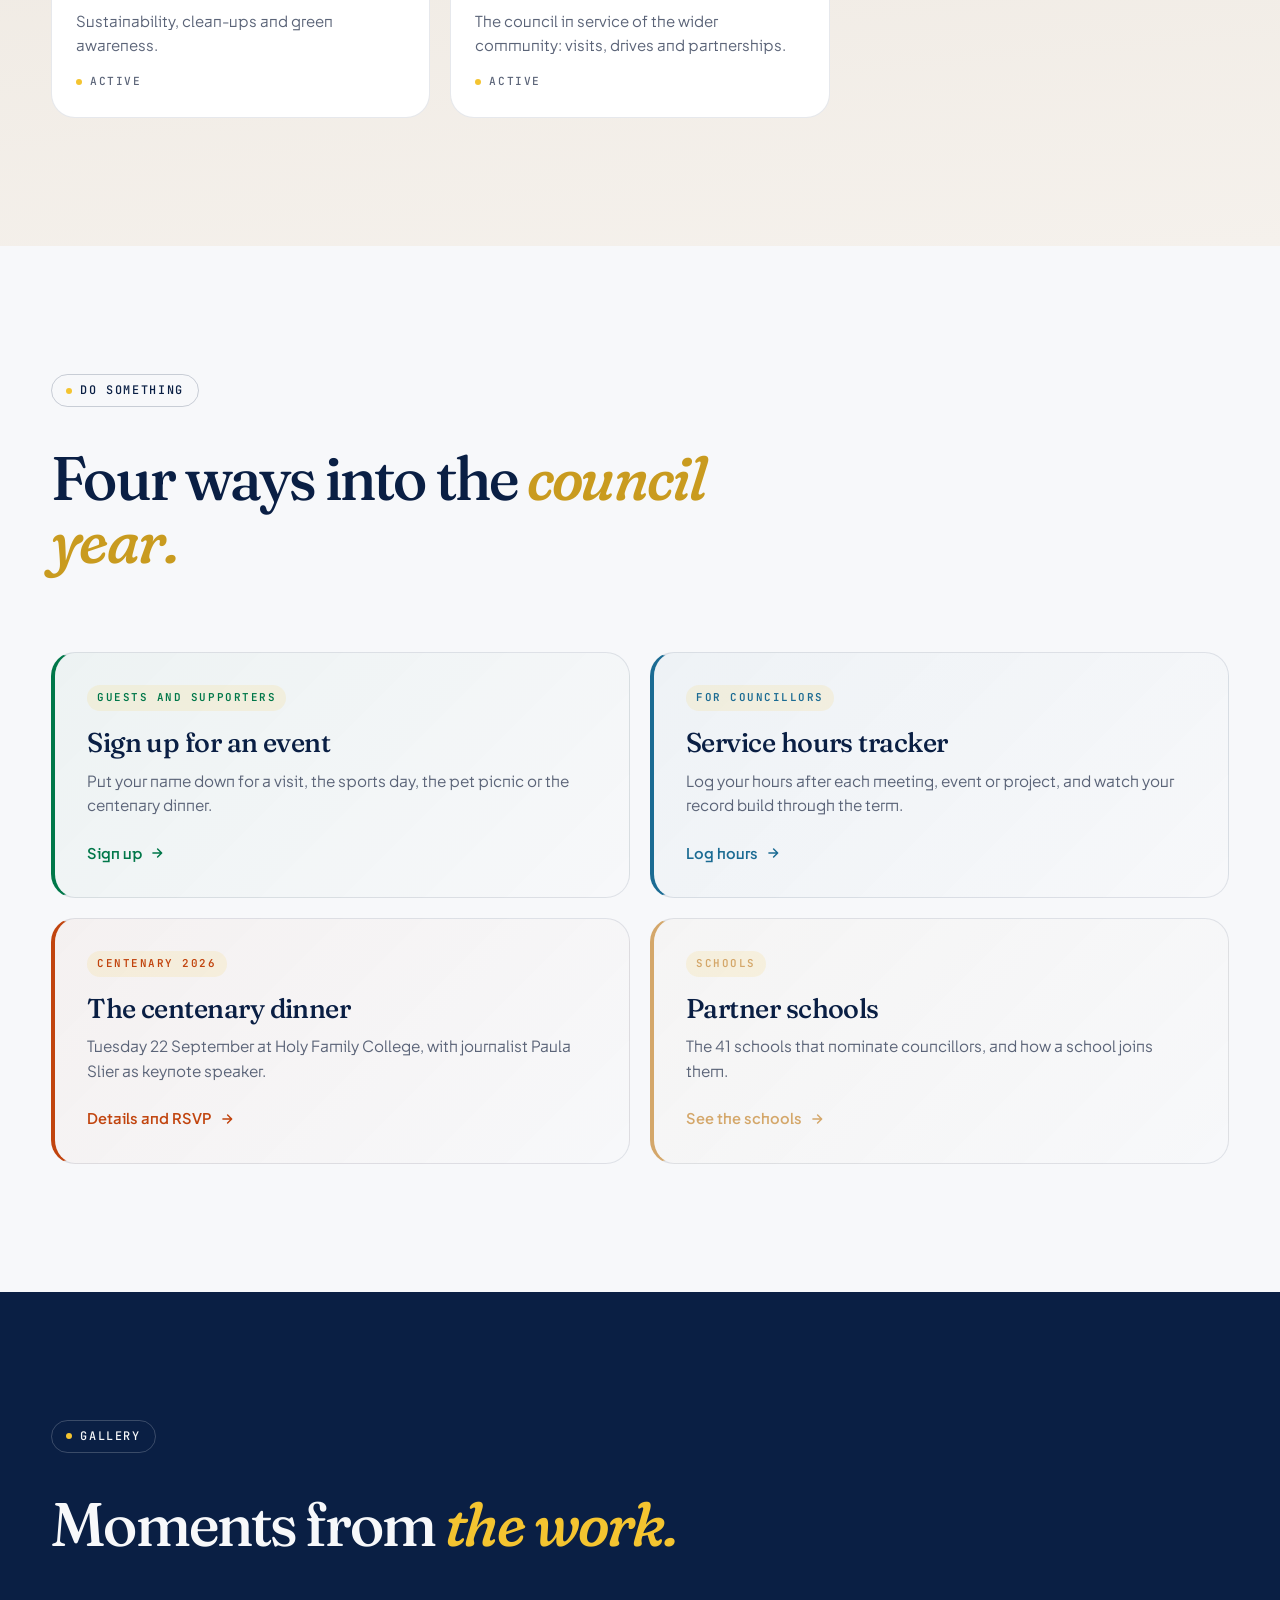
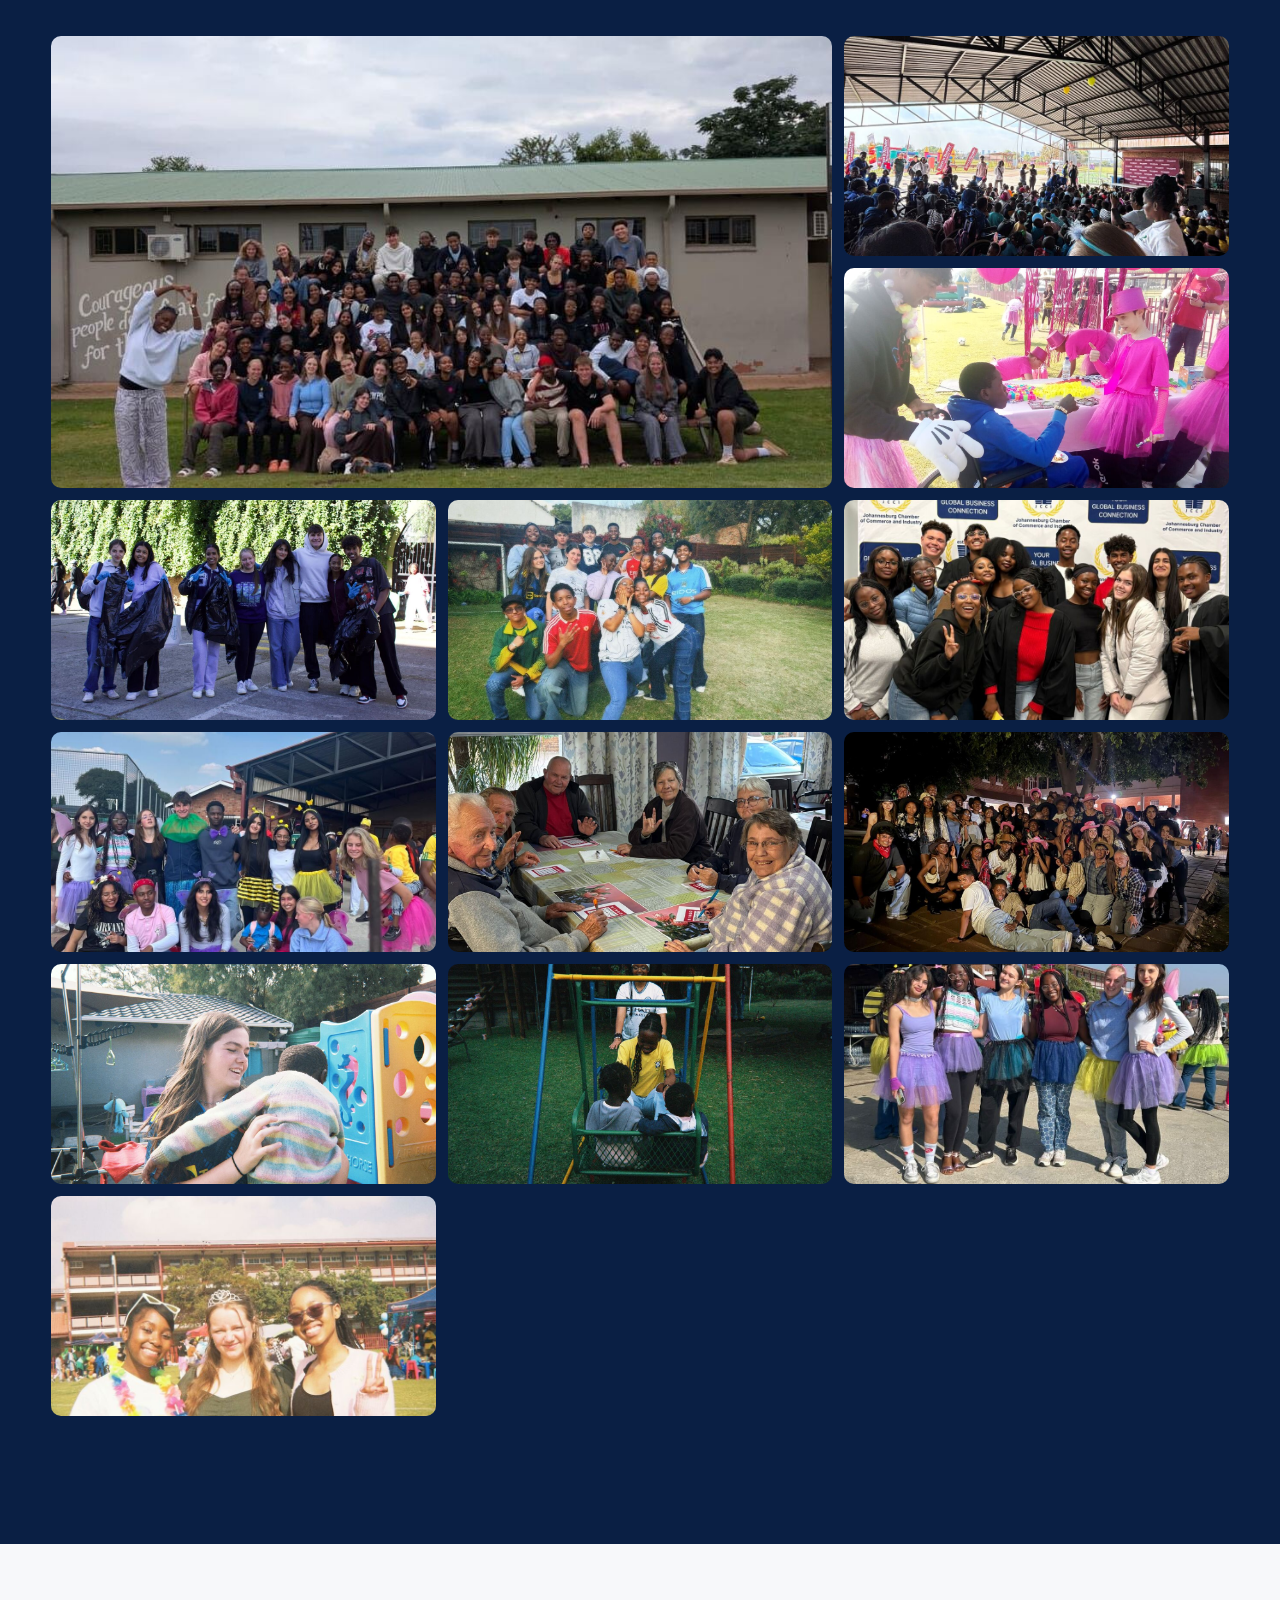
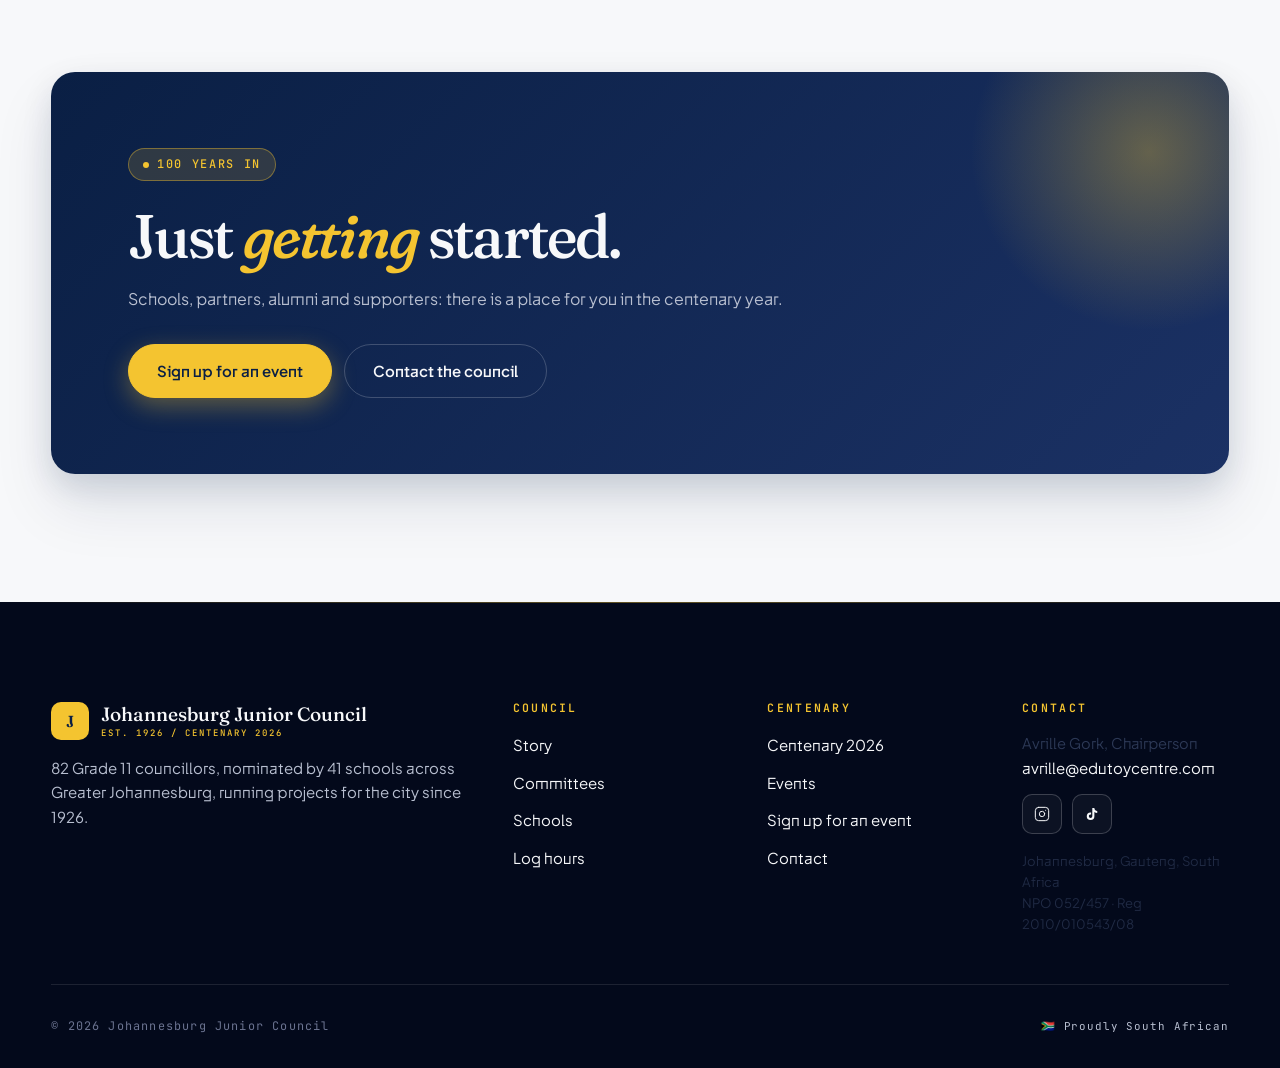
==== commit 85d7ba01: "Well-Being committee photo" ====
--- a/index.html
+++ b/index.html
@@ -136,7 +136,7 @@
     </div>
     <div class="committee-grid">
 <a href="committees.html" class="committee-card has-photo" data-aos="fade-up" data-aos-delay="0">
-<div class="c-photo"><img src="images/night-closeup.jpg" alt="Well-Being committee" loading="lazy"></div>
+<div class="c-photo"><img src="images/girls-field.jpg" alt="Well-Being committee" loading="lazy"></div>
 <div class="c-body">
 <h3>Well-Being</h3>
 <p>Student mental health, emotional wellness and peer support across Joburg's schools.</p>
